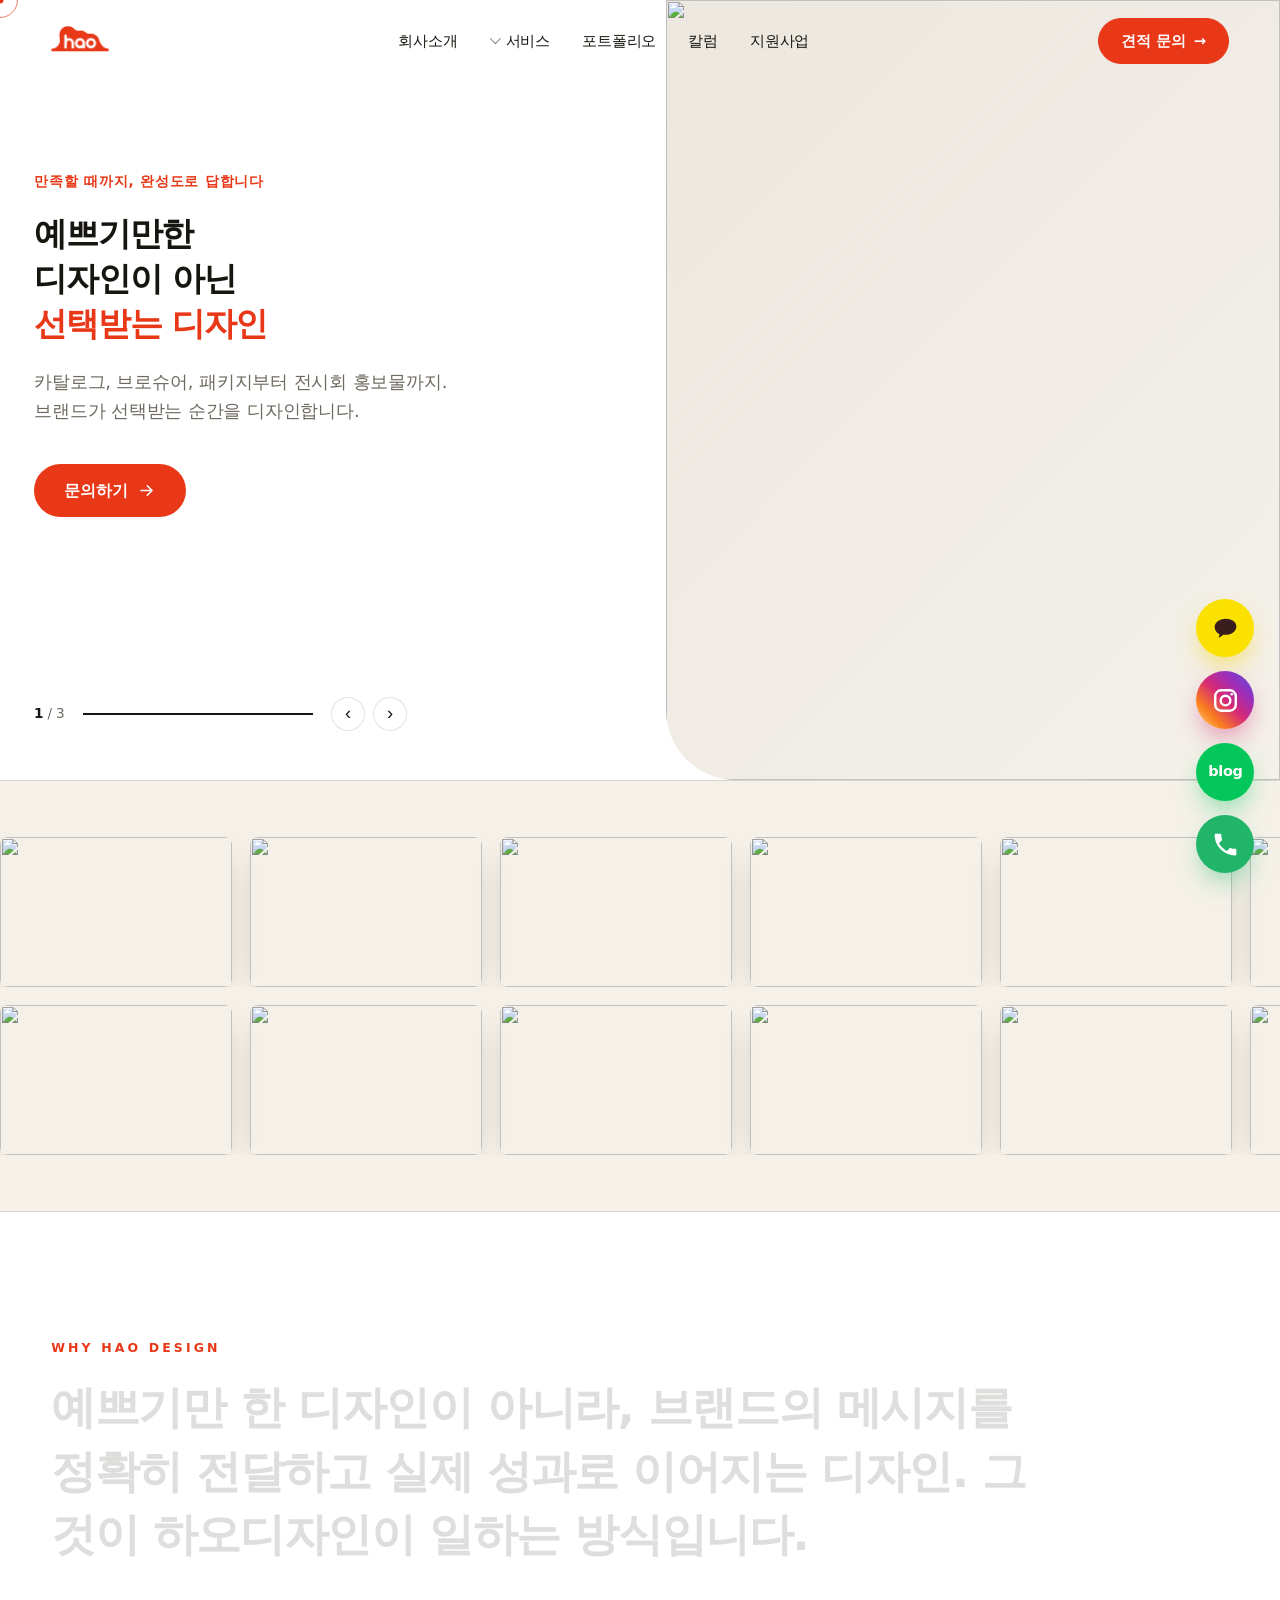
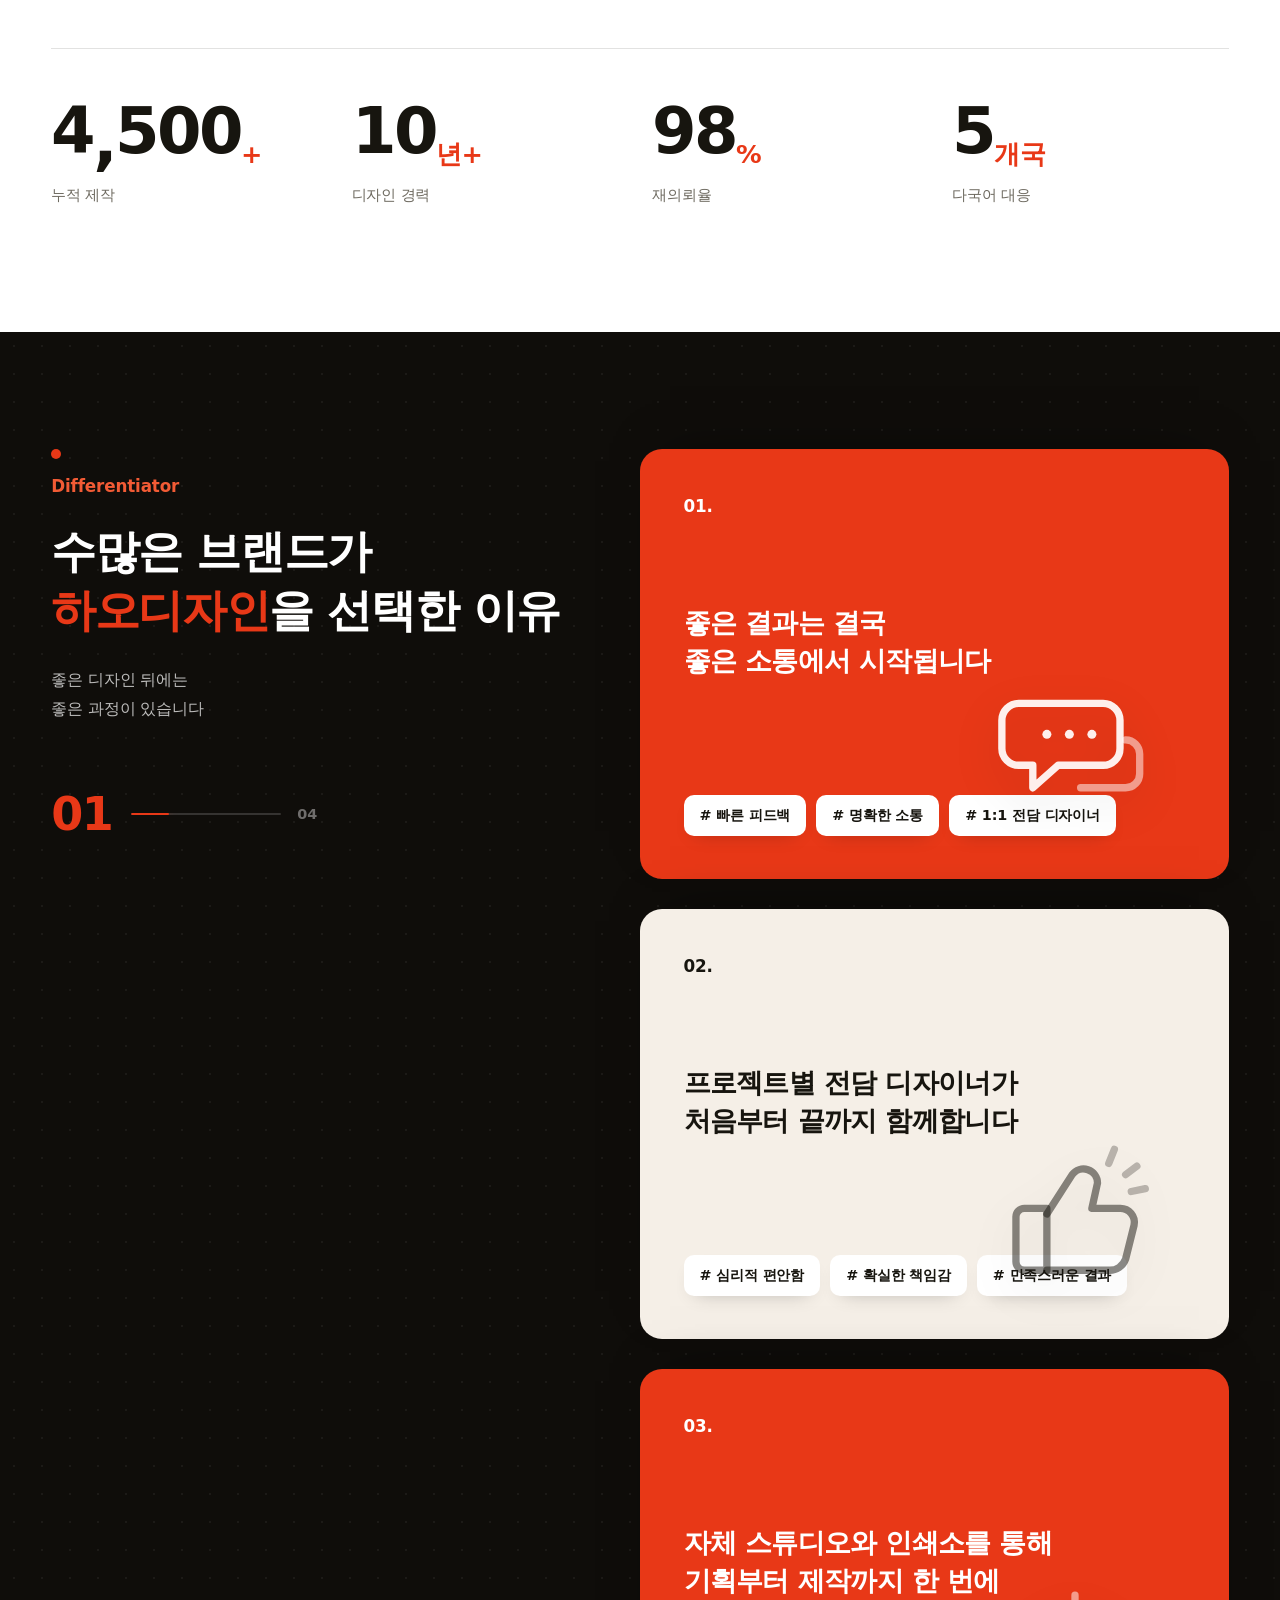
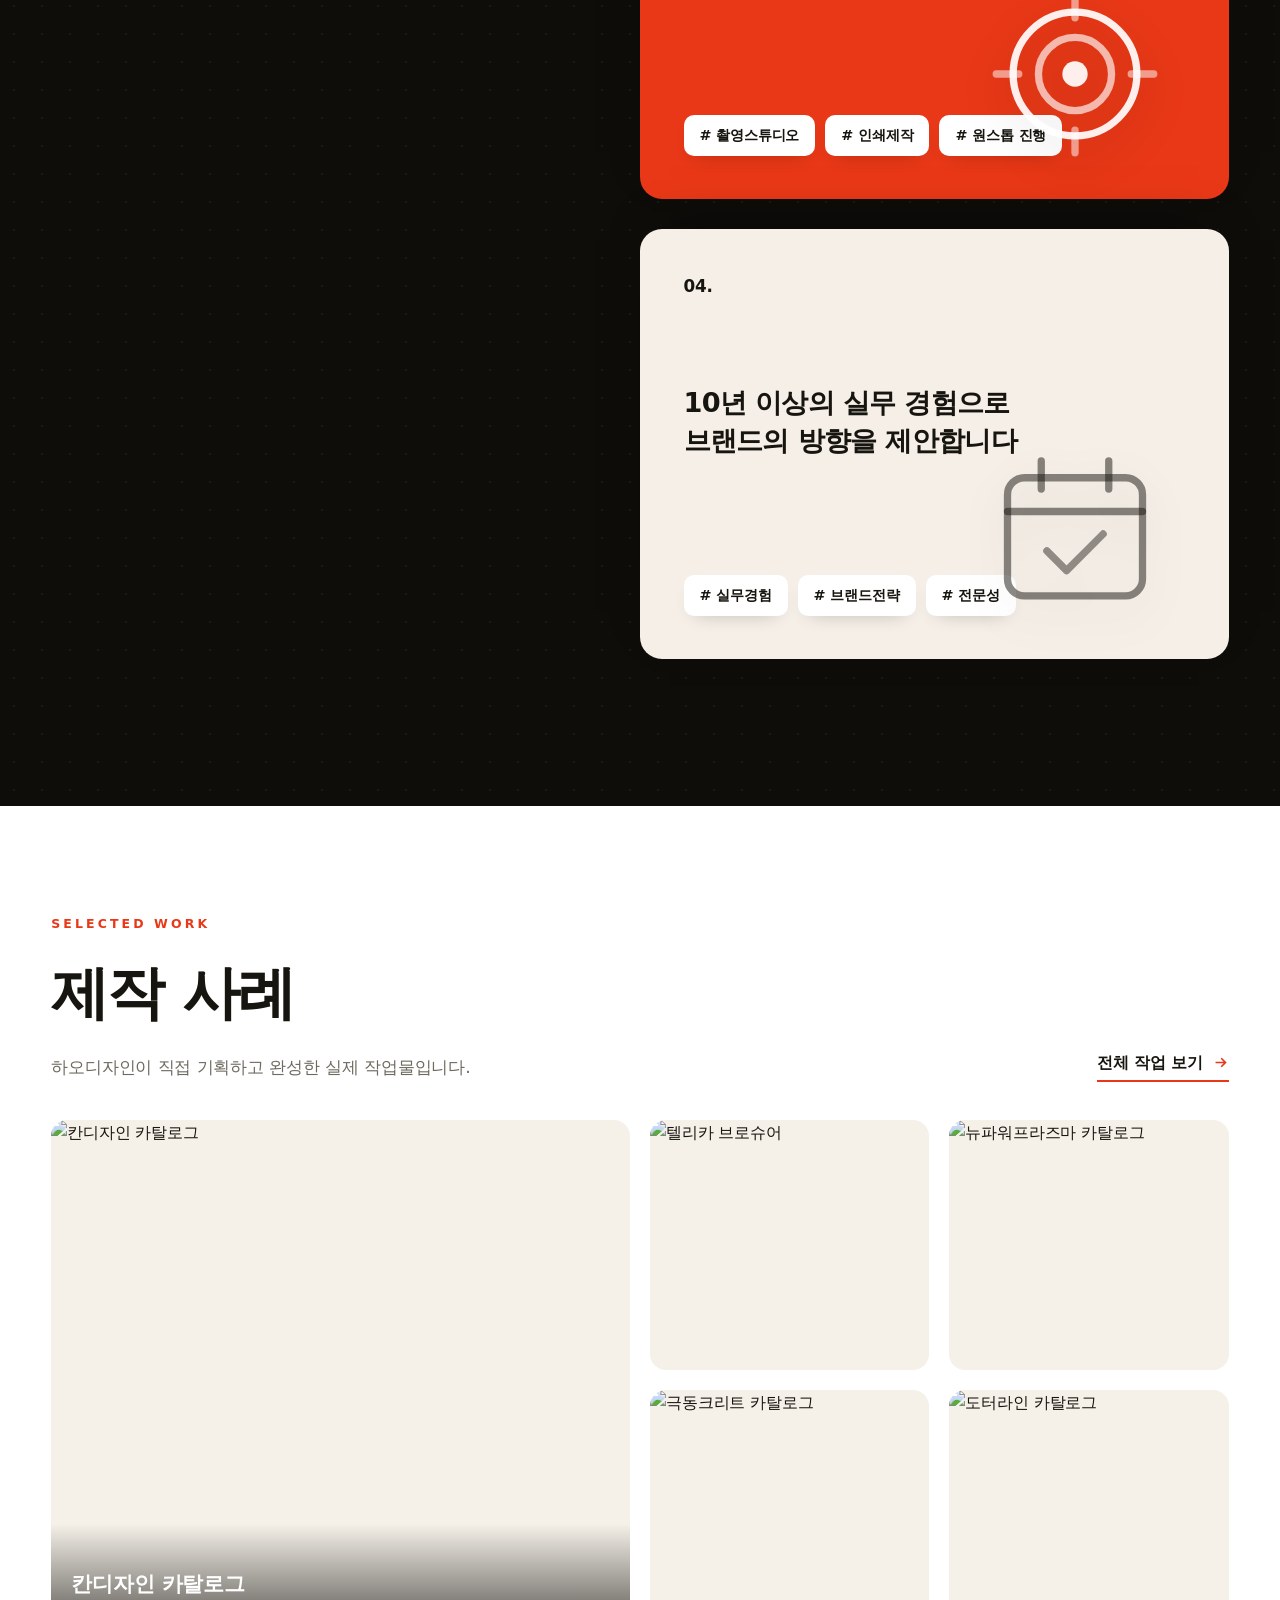
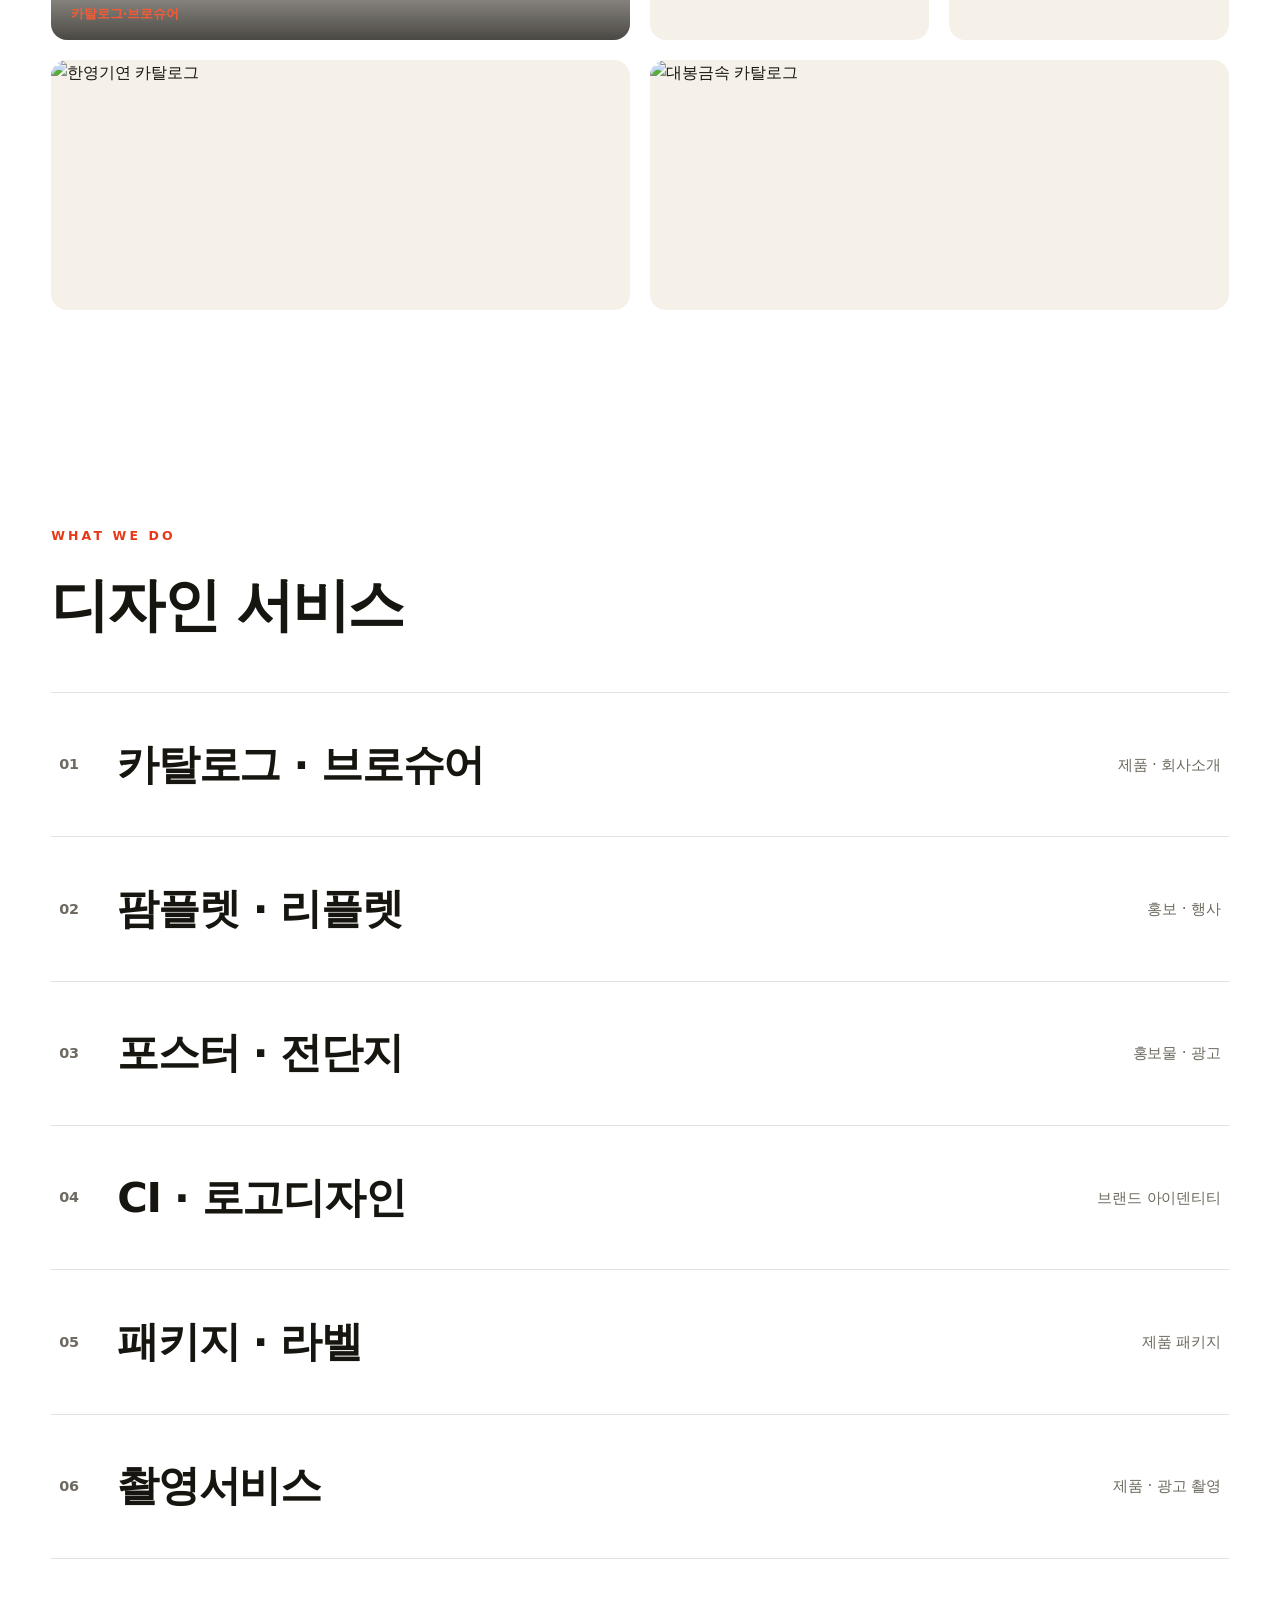
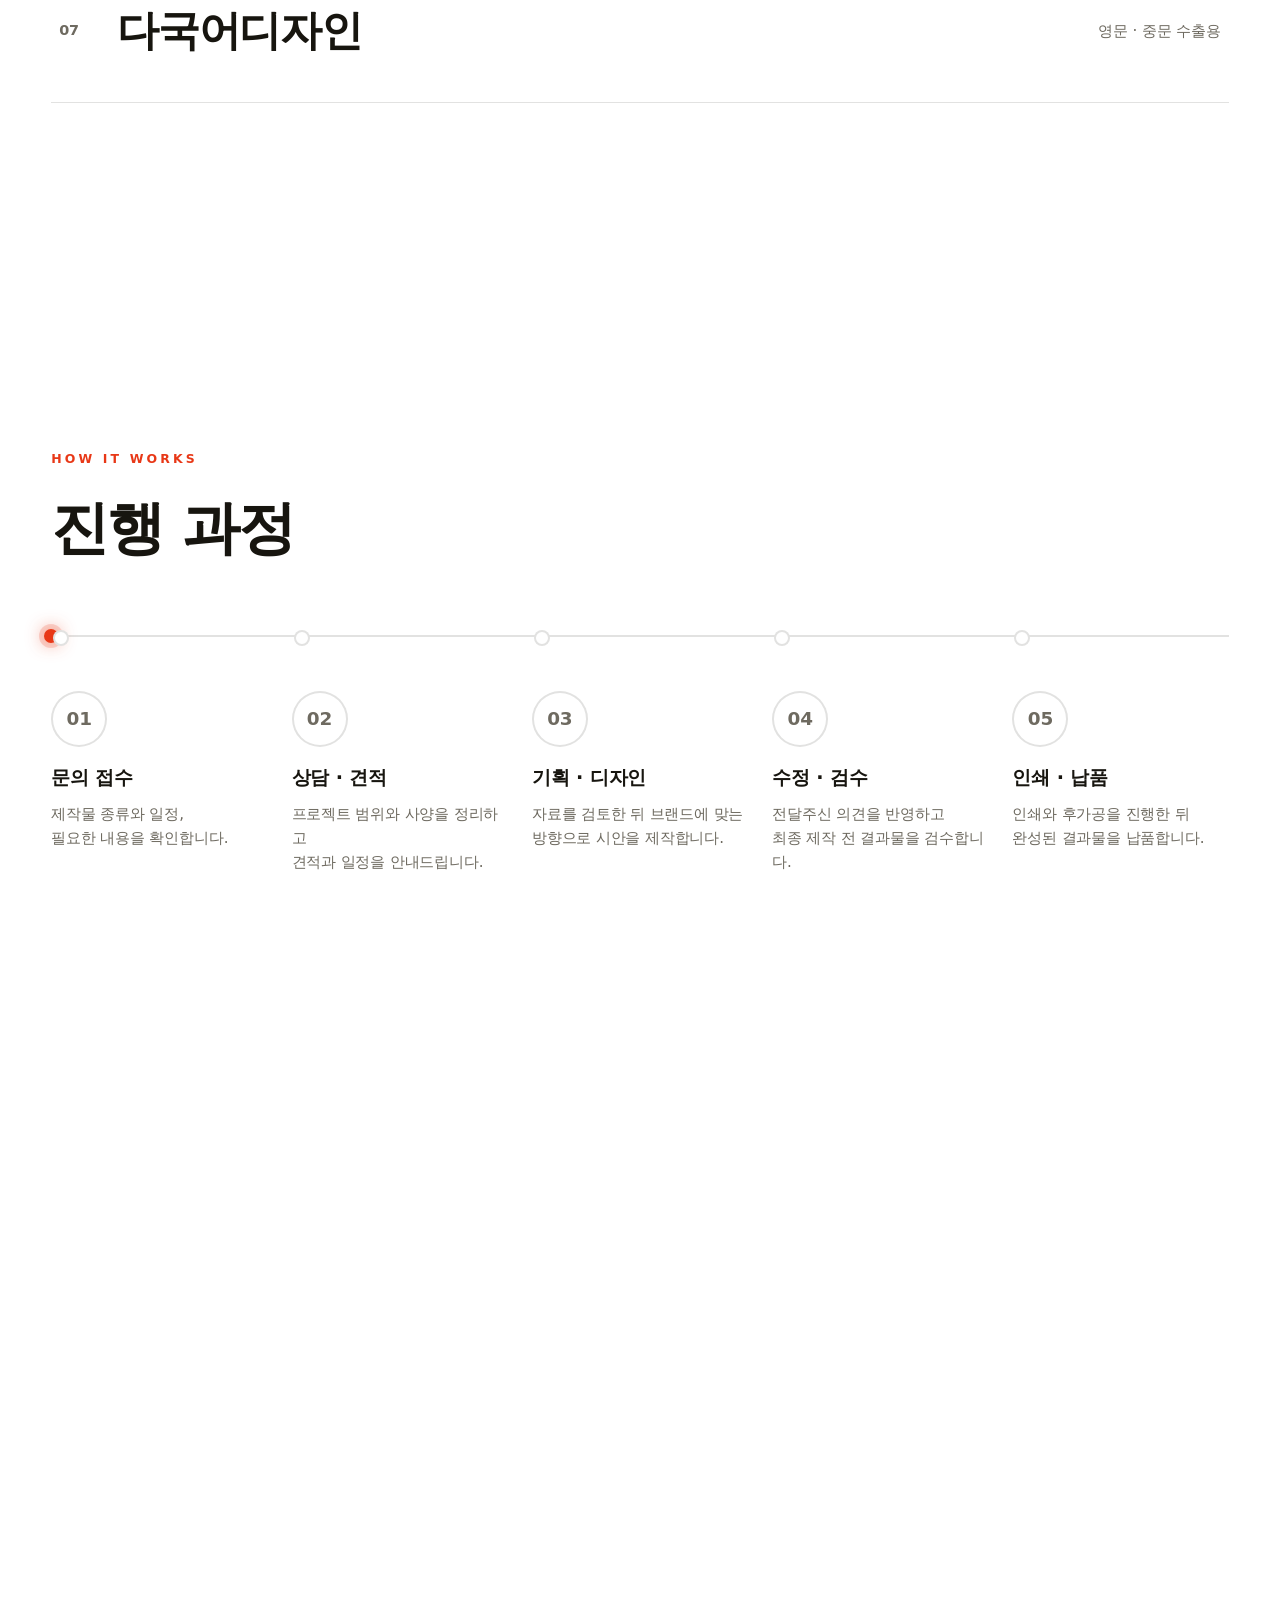
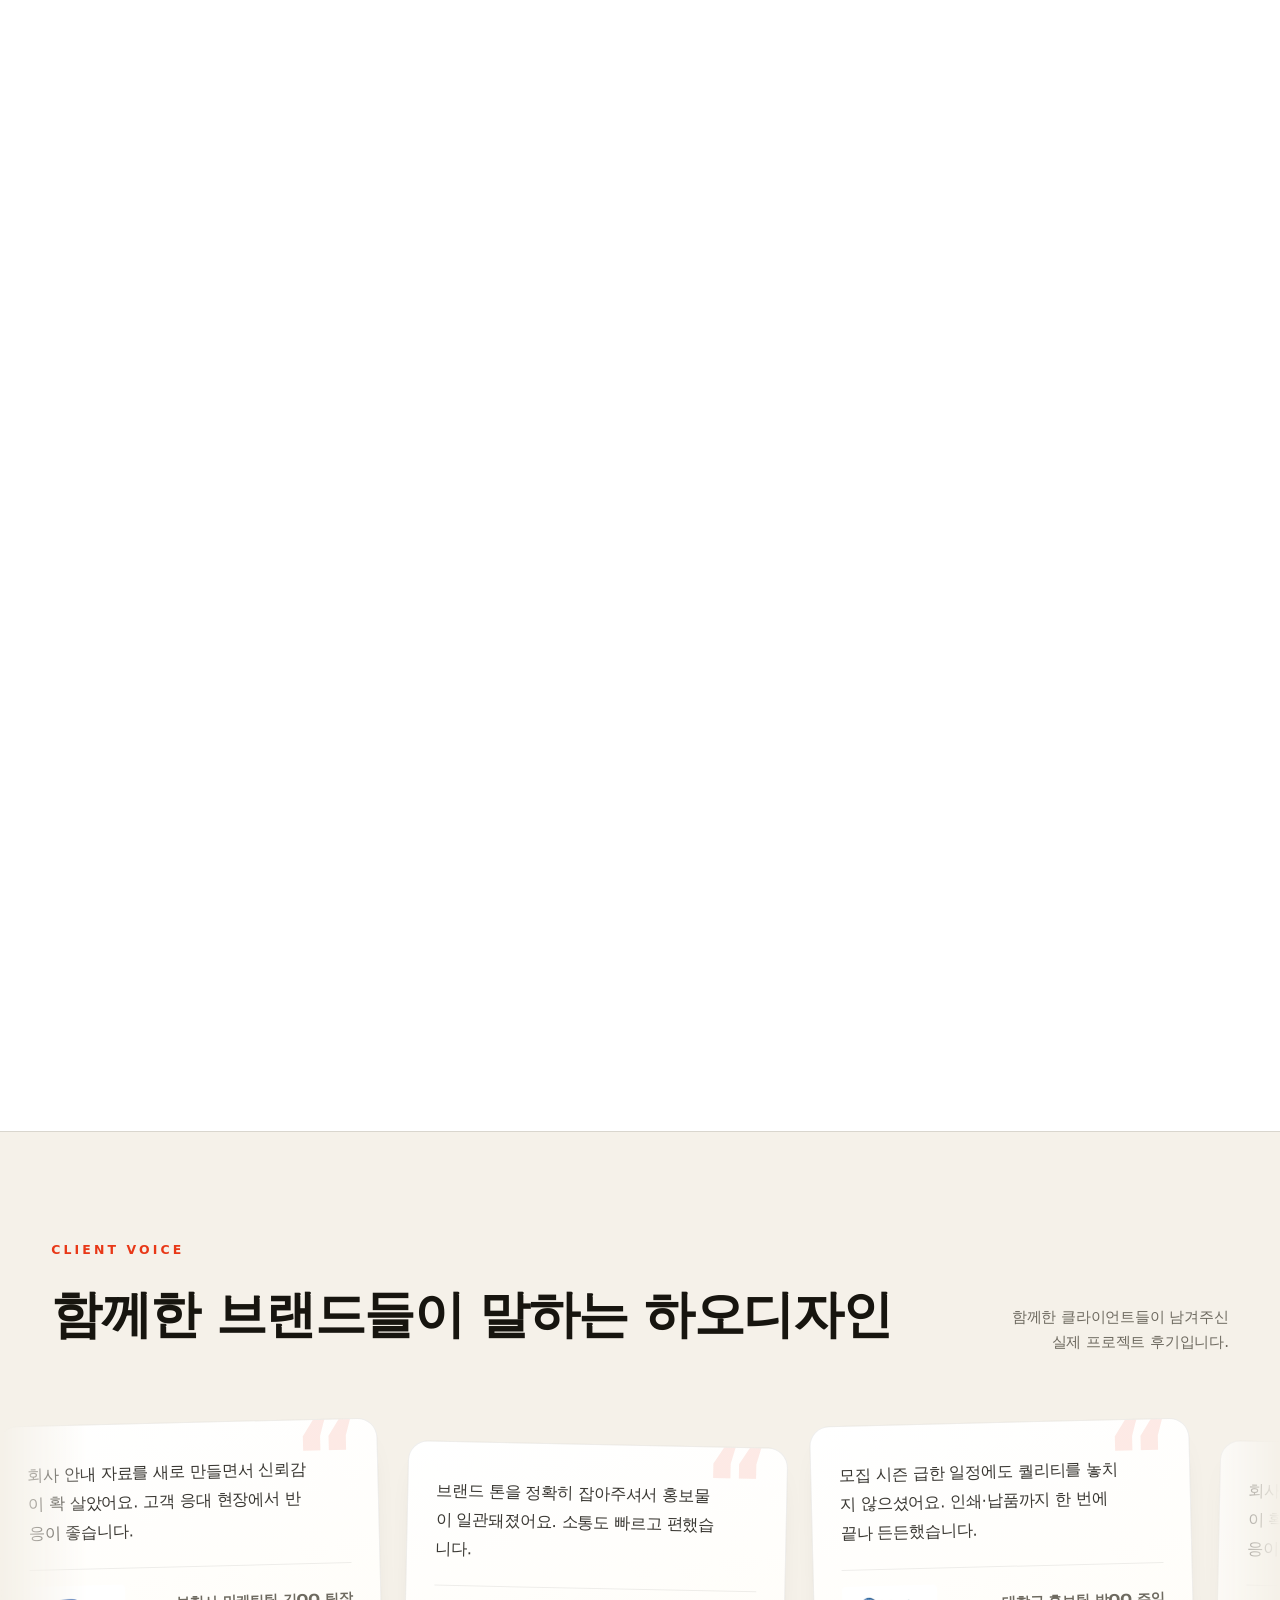
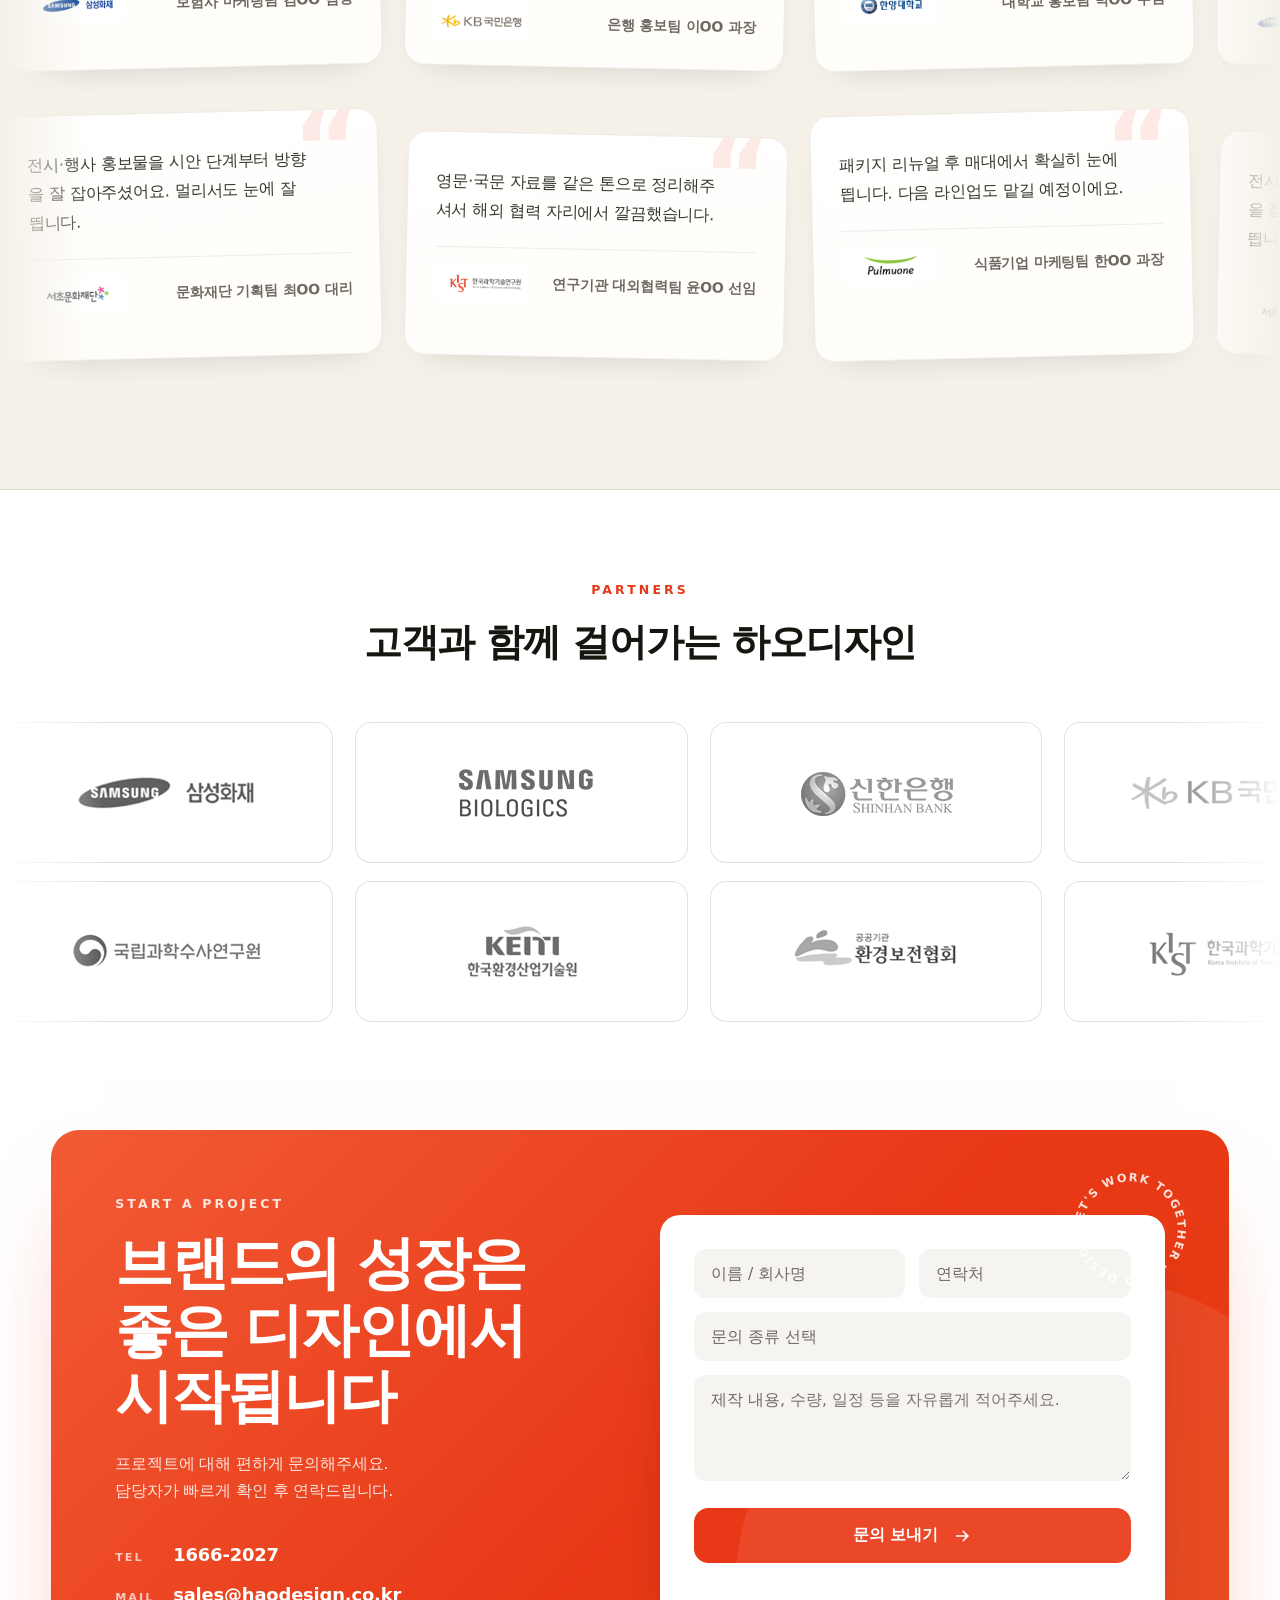
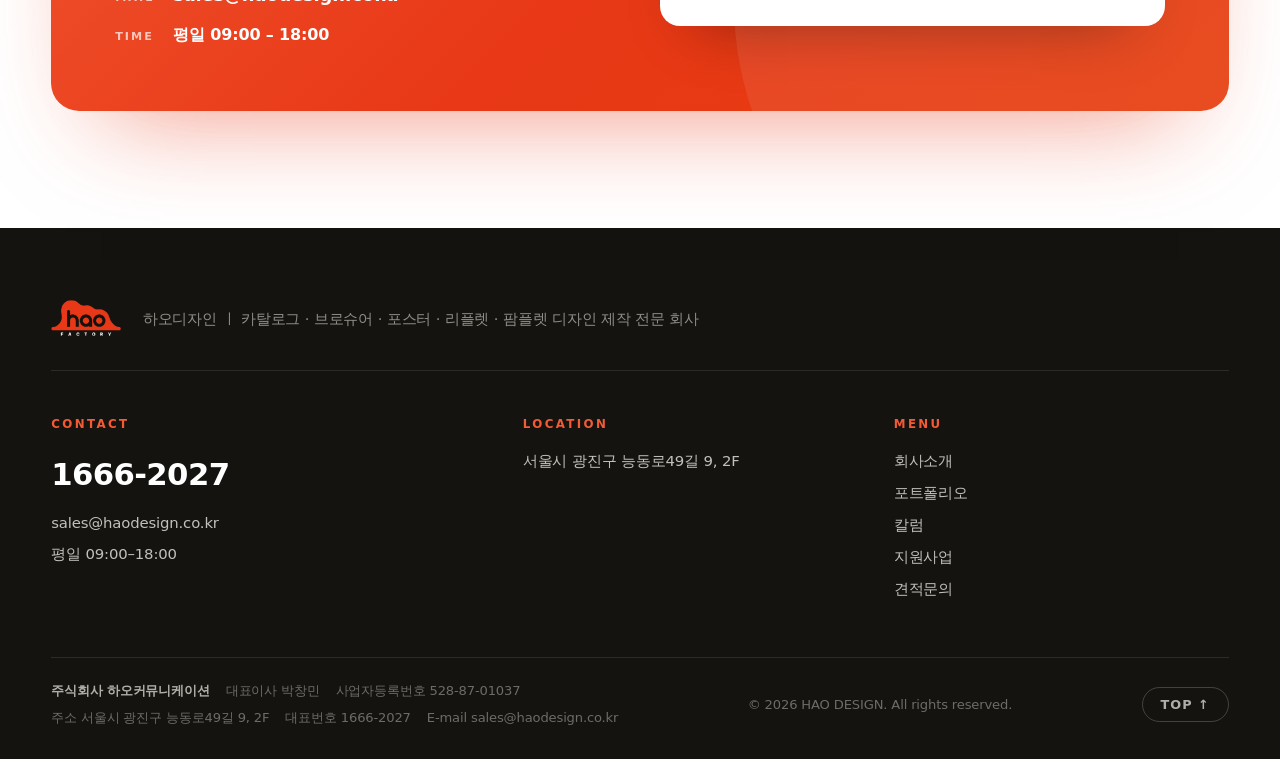
==== index.html @ 153ed4ae "Perf: Pretendard dynamic-subset font + async image decoding - Switch Pretendard to static dynamic-su" ====
<!DOCTYPE html>
<html lang="ko">
<head>
  <meta charset="UTF-8" />
  <meta name="viewport" content="width=device-width, initial-scale=1.0" />
  <title>하오디자인 | 카탈로그·브로슈어·포스터·리플렛 제작 디자인</title>
  <meta name="description" content="카탈로그·브로슈어·포스터·리플렛 디자인부터 인쇄·사진촬영까지. 10년 경력의 디자이너가 함께하는 원스톱 디자인 스튜디오, 하오디자인(HAO DESIGN)." />
  <meta name="keywords" content="카탈로그제작, 브로슈어제작, 회사소개서제작, 리플렛제작, 포스터제작, 인쇄디자인, 편집디자인, 하오디자인" />
  <meta property="og:type" content="website" />
  <meta property="og:title" content="하오디자인 | 카탈로그·브로슈어·포스터·리플렛 제작 디자인" />
  <meta property="og:description" content="카탈로그·브로슈어·포스터·리플렛 디자인부터 인쇄·사진촬영까지 원스톱 디자인 스튜디오, 하오디자인." />
  <meta name="twitter:card" content="summary_large_image" />
  <meta name="twitter:title" content="하오디자인 | 카탈로그·브로슈어·포스터·리플렛 제작 디자인" />
  <meta name="twitter:description" content="카탈로그·브로슈어·포스터·리플렛 디자인부터 인쇄·사진촬영까지 원스톱 디자인 스튜디오." />
  <meta name="twitter:image" content="https://haodesign.co.kr/assets/work-hd/large/w402.jpg" />
  <link rel="preconnect" href="https://cdn.jsdelivr.net" />
  <link rel="stylesheet" href="https://cdn.jsdelivr.net/gh/orioncactus/pretendard@v1.3.9/dist/web/static/pretendard-dynamic-subset.css" />
  <link rel="canonical" href="https://haodesign.co.kr/" />
  <meta property="og:image" content="https://haodesign.co.kr/assets/work-hd/large/w402.jpg" />
  <meta property="og:url" content="https://haodesign.co.kr/" />
  <meta property="og:site_name" content="HAO DESIGN 하오디자인" />
  <script type="application/ld+json">
  {
    "@context": "https://schema.org",
    "@type": "ProfessionalService",
    "name": "하오디자인 HAO DESIGN",
    "description": "카탈로그·브로슈어·포스터·리플렛 디자인부터 인쇄·사진촬영까지 원스톱 디자인 스튜디오",
    "url": "https://haodesign.co.kr",
    "telephone": "1666-2027",
    "email": "sales@haodesign.co.kr",
    "image": "https://haodesign.co.kr/assets/work-hd/large/w402.jpg",
    "address": { "@type": "PostalAddress", "addressLocality": "광진구", "addressRegion": "서울특별시", "addressCountry": "KR" },
    "areaServed": "KR",
    "knowsAbout": ["카탈로그 제작", "브로슈어 디자인", "회사소개서", "리플렛", "포스터", "CI 로고", "패키지 디자인", "제품 촬영", "다국어 카탈로그"],
    "openingHours": "Mo-Fr 09:00-18:00"
  }
  </script>
  <link rel="stylesheet" href="css/style.css?v=100" />
</head>
<body>
  <!-- scroll progress -->
  <div class="progress" id="progress" aria-hidden="true"></div>

  <!-- ===== Header ===== -->
  <header class="header" id="header">
    <a href="#top" class="brand" data-cursor>
      <img src="assets/img/logo.png" alt="HAO DESIGN" class="brand__logo" />
    </a>
    <nav class="nav" id="nav">
      <a href="about.html">회사소개</a>
      <div class="nav__drop">
        <a href="service.html?cat=catalog" class="nav__drop-toggle">서비스</a>
        <div class="nav__drop-menu">
          <a href="service.html?cat=catalog">카탈로그 · 브로슈어</a>
          <a href="service.html?cat=leaflet">팜플렛 · 리플렛</a>
          <a href="service.html?cat=poster">포스터 · 전단지</a>
          <a href="service.html?cat=ci">CI · 로고디자인</a>
          <a href="service.html?cat=package">패키지 · 라벨</a>
          <a href="service.html?cat=photo">촬영서비스</a>
          <a href="service.html?cat=global">다국어디자인</a>
        </div>
      </div>
      <a href="work.html">포트폴리오</a>
      <a href="board.html">칼럼</a>
      <a href="support.html">지원사업</a>
    </nav>
    <a href="contact.html" class="header__cta">견적 문의 <span>→</span></a>
    <button class="burger" id="burger" aria-label="메뉴"><span></span><span></span></button>
  </header>

  <main id="top">
    <h1 class="sr-only">하오디자인 — 카탈로그·브로슈어·포스터·리플렛 제작 디자인 스튜디오</h1>
    <!-- ===== Hero (좌 카피 / 우 라운드 이미지 슬라이더) ===== -->
    <section class="phero" id="hero">
      <div class="phero__track" id="heroTrack">

        <!-- Slide 1 -->
        <div class="phero__slide is-active">
          <div class="phero__text">
            <p class="phero__badge">만족할 때까지, 완성도로 답합니다</p>
            <p class="phero__title">
              <span>수정이 부담되셨나요?</span>
              <span>원하는 결과가 나올 때까지</span>
              <em>함께 다듬습니다.</em>
            </p>
            <p class="phero__sub">수정 횟수에 쫓기는 디자인이 아니라,<br />고객의 만족과 결과의 완성도를 우선합니다.</p>
            <a href="contact.html" class="phero__btn">문의하기 <svg viewBox="0 0 24 24"><path d="M5 12h14M13 6l6 6-6 6"/></svg></a>
          </div>
          <figure class="phero__media" aria-hidden="true"><img src="assets/work-hd/thumb/w366.jpg" alt="" fetchpriority="high" decoding="async" /></figure>
        </div>

        <!-- Slide 2 -->
        <div class="phero__slide">
          <div class="phero__text">
            <p class="phero__badge">기획 · 디자인 · 인쇄 · 촬영 원스톱</p>
            <p class="phero__title">
              <span>흩어진 과정 없이</span>
              <span>한 곳에서 끝내는</span>
              <em>원스톱 제작.</em>
            </p>
            <p class="phero__sub">카탈로그 · 브로슈어부터 사진촬영 · 인쇄까지,<br />하나의 팀이 처음부터 끝까지 책임집니다.</p>
            <a href="contact.html" class="phero__btn">문의하기 <svg viewBox="0 0 24 24"><path d="M5 12h14M13 6l6 6-6 6"/></svg></a>
          </div>
          <figure class="phero__media" aria-hidden="true"><img src="assets/work-hd/thumb/w341.jpg" alt="" /></figure>
        </div>

        <!-- Slide 3 -->
        <div class="phero__slide">
          <div class="phero__text">
            <p class="phero__badge">누적 4,500건 · 10년의 경험</p>
            <p class="phero__title">
              <span>브랜드의 첫인상을</span>
              <span>10년의 노하우로</span>
              <em>설계합니다.</em>
            </p>
            <p class="phero__sub">업종별 특성을 이해하는 디자이너가<br />브랜드의 가치를 한 장에 담아냅니다.</p>
            <a href="contact.html" class="phero__btn">문의하기 <svg viewBox="0 0 24 24"><path d="M5 12h14M13 6l6 6-6 6"/></svg></a>
          </div>
          <figure class="phero__media" aria-hidden="true"><img src="assets/work-hd/thumb/w380.jpg" alt="" /></figure>
        </div>

      </div>

      <div class="phero__meta">
        <span class="phero__count"><b id="heroCur">1</b>&nbsp;/&nbsp;<i id="heroTotal">3</i></span>
        <span class="phero__bar"><i id="heroBar"></i></span>
        <span class="phero__arrows">
          <button id="heroPrev" aria-label="이전 슬라이드">‹</button>
          <button id="heroNext" aria-label="다음 슬라이드">›</button>
        </span>
      </div>
    </section>

    <!-- ===== Marquee of real works ===== -->
    <section class="marquee-sec" aria-label="작업물 미리보기">
      <div class="marquee" id="marqueeTop"><div class="marquee__track" id="trackTop"></div></div>
      <div class="marquee marquee--rev" id="marqueeBot"><div class="marquee__track" id="trackBot"></div></div>
    </section>

    <!-- ===== Intro / About ===== -->
    <section class="intro" id="about">
      <div class="intro__statement reveal">
        <p class="section-tag">WHY HAO DESIGN</p>
        <p class="intro__words">
          예쁘기만 한 디자인이 아니라, 브랜드의 메시지를 정확히 전달하고
          <em>실제 성과로 이어지는 디자인.</em> 그것이 하오디자인이 일하는 방식입니다.
        </p>
      </div>
      <div class="counters">
        <div class="counter reveal"><strong data-to="4500">0</strong><span>+</span><em>누적 제작</em></div>
        <div class="counter reveal"><strong data-to="10">0</strong><span>년+</span><em>디자인 경력</em></div>
        <div class="counter reveal"><strong data-to="98">0</strong><span>%</span><em>재의뢰율</em></div>
        <div class="counter reveal"><strong data-to="5">0</strong><span>개국</span><em>다국어 대응</em></div>
      </div>
    </section>

    <!-- ===== Differentiator ===== -->
    <section class="diff" id="diff">
      <div class="diff__inner">
        <div class="diff__left">
          <span class="diff__dot" aria-hidden="true"></span>
          <p class="diff__tag">Differentiator</p>
          <h2 class="diff__title">수십 개 기업이 <em>반복적으로</em><br />하오디자인을 찾는 이유</h2>
          <p class="diff__sub">단지 예쁘게만 만들어주는 디자인 회사가 아닙니다.<br />걱정을 덜어주고, 결과까지 책임지는 기업 파트너 입니다.</p>
          <div class="diff__progress" aria-hidden="true">
            <strong id="diffStep">01</strong>
            <i class="diff__bar"><b id="diffBarFill"></b></i>
            <span>04</span>
          </div>
        </div>
        <div class="diff__cards">
          <article class="dcard dcard--solid" style="--i:0">
            <span class="dcard__no">01.</span>
            <h3>단발성 외주가 아닌,<br />장기적으로도 소통이 잘 되니까!</h3>
            <div class="dcard__tags"><span># 빠른 응답</span><span># 본질적인 이해 기반</span><span># 대화가 잘 되는 회사</span></div>
            <span class="dcard__art" aria-hidden="true">
              <svg viewBox="0 0 64 64"><path d="M8 14h30a6 6 0 0 1 6 6v10a6 6 0 0 1-6 6H22l-9 8v-8h-5a6 6 0 0 1-6-6V20a6 6 0 0 1 6-6z" transform="translate(4 0)"/><circle cx="22" cy="25" r="1.6" fill="currentColor" stroke="none"/><circle cx="30" cy="25" r="1.6" fill="currentColor" stroke="none"/><circle cx="38" cy="25" r="1.6" fill="currentColor" stroke="none"/><path d="M34 44h16a5 5 0 0 0 5-5v-7a5 5 0 0 0-5-5" opacity=".55"/></svg>
            </span>
          </article>
          <article class="dcard" style="--i:1">
            <span class="dcard__no">02.</span>
            <h3>수정 횟수 제한 없다는 것이,<br />이렇게 큰 장점인줄 몰랐어요.</h3>
            <div class="dcard__tags"><span># 심리적 편안함</span><span># 확실한 책임감</span><span># 만족스러운 결과</span></div>
            <span class="dcard__art" aria-hidden="true">
              <svg viewBox="0 0 64 64"><path d="M14 30h8v22h-8a3 3 0 0 1-3-3V33a3 3 0 0 1 3-3z"/><path d="M22 32l9-14a5 5 0 0 1 9 3l-2 9h10a5 5 0 0 1 5 6l-3 12a6 6 0 0 1-6 4H22"/><path d="M44 14l2-5M50 18l4-3M52 24l5-1" opacity=".55"/></svg>
            </span>
          </article>
          <article class="dcard dcard--solid" style="--i:2">
            <span class="dcard__no">03.</span>
            <h3>디테일한 설명 없이도,<br />의도와 맥락을 정확히 캐치해요.</h3>
            <div class="dcard__tags"><span># 본질적인 이해</span><span># 수많은 경험과 데이터</span><span># 진심어린 내부 상황 고려</span></div>
            <span class="dcard__art" aria-hidden="true">
              <svg viewBox="0 0 64 64"><circle cx="32" cy="32" r="22"/><circle cx="32" cy="32" r="13" opacity=".7"/><circle cx="32" cy="32" r="4.5" fill="currentColor" stroke="none"/><path d="M32 4v8M32 52v8M4 32h8M52 32h8" opacity=".55"/></svg>
            </span>
          </article>
          <article class="dcard" style="--i:3">
            <span class="dcard__no">04.</span>
            <h3>일정 준수는 당연하고,<br />진행 흐름까지 책임집니다.</h3>
            <div class="dcard__tags"><span># 마감기한 준수</span><span># 확실한 일정 관리</span><span># 불안함 100% 해소</span></div>
            <span class="dcard__art" aria-hidden="true">
              <svg viewBox="0 0 64 64"><rect x="8" y="12" width="48" height="42" rx="6"/><path d="M8 24h48M20 6v10M44 6v10" /><path d="M22 38l7 7 13-13" opacity=".9"/></svg>
            </span>
          </article>
        </div>
      </div>
    </section>

    <!-- ===== Portfolio mosaic ===== -->
    <section class="work" id="work">
      <div class="work__head work__head--row reveal">
        <div>
          <p class="section-tag">SELECTED WORK</p>
          <h2 class="work__title">제작 사례</h2>
          <p class="work__lead">하오디자인이 직접 기획하고 완성한 실제 작업물입니다.</p>
        </div>
        <a href="work.html" class="work__morelink">전체 작업 보기 <svg viewBox="0 0 24 24"><path d="M5 12h14M13 6l6 6-6 6"/></svg></a>
      </div>
      <div class="work__grid work__grid--mosaic" id="workGrid"><!-- cards injected by JS --></div>
    </section>

    <!-- ===== Services (editorial hover list) ===== -->
    <section class="services" id="services">
      <div class="services__head">
        <p class="section-tag">WHAT WE DO</p>
        <h2 class="services__title">디자인 서비스</h2>
      </div>
      <ul class="svc-list" id="svcList">
        <li class="svc" data-cats="카탈로그·브로슈어" data-href="service.html?cat=catalog">
          <span class="svc__no">01</span>
          <span class="svc__name">카탈로그 · 브로슈어</span>
          <span class="svc__tags">제품 · 회사소개</span>
        </li>
        <li class="svc" data-cats="리플렛" data-href="service.html?cat=leaflet">
          <span class="svc__no">02</span>
          <span class="svc__name">팜플렛 · 리플렛</span>
          <span class="svc__tags">홍보 · 행사</span>
        </li>
        <li class="svc" data-cats="포스터·전단지" data-href="service.html?cat=poster">
          <span class="svc__no">03</span>
          <span class="svc__name">포스터 · 전단지</span>
          <span class="svc__tags">홍보물 · 광고</span>
        </li>
        <li class="svc" data-cats="CI·로고디자인" data-href="service.html?cat=ci">
          <span class="svc__no">04</span>
          <span class="svc__name">CI · 로고디자인</span>
          <span class="svc__tags">브랜드 아이덴티티</span>
        </li>
        <li class="svc" data-cats="패키지·라벨" data-href="service.html?cat=package">
          <span class="svc__no">05</span>
          <span class="svc__name">패키지 · 라벨</span>
          <span class="svc__tags">제품 패키지</span>
        </li>
        <li class="svc" data-cats="촬영서비스" data-href="service.html?cat=photo">
          <span class="svc__no">06</span>
          <span class="svc__name">촬영서비스</span>
          <span class="svc__tags">제품 · 광고 촬영</span>
        </li>
        <li class="svc" data-cats="다국어디자인" data-href="service.html?cat=global">
          <span class="svc__no">07</span>
          <span class="svc__name">다국어디자인</span>
          <span class="svc__tags">영문 · 중문 수출용</span>
        </li>
      </ul>
    </section>

    <!-- ===== Process timeline (scroll-pinned) ===== -->
    <section class="process-wrap" id="processWrap">
      <div class="process__pin">
      <div class="process" id="process">
      <div class="process__head">
        <p class="section-tag">HOW IT WORKS</p>
        <h2>진행 과정</h2>
      </div>
      <div class="timeline" id="timeline">
        <div class="timeline__line"><i id="timelineFill"></i></div>
        <div class="tstep"><span class="tstep__no">01</span><h3>문의 · 상담</h3><p>전화(1666-2027) 또는 온라인으로 프로젝트를 알려주시면 빠르게 상담합니다.</p></div>
        <div class="tstep"><span class="tstep__no">02</span><h3>견적 · 계약</h3><p>요구사항에 맞춰 합리적인 견적과 일정·범위를 확정합니다.</p></div>
        <div class="tstep"><span class="tstep__no">03</span><h3>기획 · 디자인</h3><p>콘셉트 설계와 시안 작업. 충분한 소통으로 방향을 맞춰갑니다.</p></div>
        <div class="tstep"><span class="tstep__no">04</span><h3>수정 · 검수</h3><p>피드백을 반영해 완성도를 높이고 인쇄 전 최종 검수를 진행합니다.</p></div>
        <div class="tstep"><span class="tstep__no">05</span><h3>인쇄 · 납품</h3><p>최적의 인쇄·후가공으로 제작 후 안전하게 납품해 드립니다.</p></div>
      </div>
      </div>
      </div>
    </section>

    <!-- ===== Reviews (flowing wall) ===== -->
    <section class="reviews">
      <div class="reviews__head reviews__head--row reveal">
        <div>
          <p class="section-tag">CLIENT VOICE</p>
          <h2>다시 찾아주시는 이유</h2>
        </div>
        <p class="reviews__note">함께한 클라이언트들이 남겨주신<br />실제 프로젝트 후기입니다.</p>
      </div>
      <div class="rev-marquee">
        <div class="rev-track"><!-- 후기 카드: 관리자 데이터로 렌더 --></div>
      </div>
      <div class="rev-marquee rev-marquee--rev">
        <div class="rev-track"><!-- 후기 카드: 관리자 데이터로 렌더 --></div>
      </div>
    </section>

    <!-- ===== Partners (logo marquee) ===== -->
    <section class="partners" aria-label="함께한 브랜드">
      <div class="partners__head reveal">
        <p class="section-tag">PARTNERS</p>
        <h2>고객과 함께 걸어가는 하오디자인</h2>
      </div>
      <div class="partners__marquee">
        <div class="partners__track" id="ptrackA"></div>
      </div>
      <div class="partners__marquee partners__marquee--rev">
        <div class="partners__track" id="ptrackB"></div>
      </div>
    </section>

    <!-- ===== Contact (orange panel) ===== -->
    <section class="contact" id="contact">
      <div class="contact__panel reveal">
        <svg class="contact__spin" viewBox="0 0 120 120" aria-hidden="true">
          <defs><path id="spinPath" d="M60,60 m-44,0 a44,44 0 1,1 88,0 a44,44 0 1,1 -88,0" /></defs>
          <text><textPath href="#spinPath">LET'S WORK TOGETHER · HAO DESIGN STUDIO · </textPath></text>
        </svg>
        <div class="contact__info">
          <p class="contact__tag">START A PROJECT</p>
          <h2 class="contact__title">프로젝트를<br />함께 시작할까요?</h2>
          <p class="contact__desc">간단한 내용만 남겨주세요.<br />담당자가 확인 후 빠르게 연락드립니다.</p>
          <ul class="contact__rows">
            <li><span>TEL</span><a href="tel:16662027">1666-2027</a></li>
            <li><span>MAIL</span><a href="mailto:sales@haodesign.co.kr">sales@haodesign.co.kr</a></li>
            <li><span>TIME</span>평일 09:00 – 18:00</li>
          </ul>
        </div>
        <form class="cform cform--card" id="quoteForm" novalidate>
          <div class="cfield"><input type="text" id="name" name="name" placeholder="이름 / 회사명" required /></div>
          <div class="cfield"><input type="tel" id="phone" name="phone" placeholder="연락처" required /></div>
          <div class="cfield cfield--full">
            <select id="type" name="type">
              <option value="">문의 종류 선택</option>
              <option>카탈로그 · 브로슈어</option>
              <option>팜플렛 · 리플렛</option>
              <option>포스터 · 전단지</option>
              <option>CI · 로고디자인</option>
              <option>패키지 · 라벨</option>
              <option>촬영서비스</option>
              <option>다국어디자인</option>
              <option>기타</option>
            </select>
          </div>
          <div class="cfield cfield--full"><textarea id="message" name="message" rows="4" placeholder="제작 내용, 수량, 일정 등을 자유롭게 적어주세요."></textarea></div>
          <button type="submit" class="btn-round btn-round--solid"><span>문의 보내기</span><svg viewBox="0 0 24 24"><path d="M5 12h14M13 6l6 6-6 6"/></svg></button>
          <p class="cnote" id="formNote" role="status"></p>
        </form>
      </div>
    </section>
  </main>

  <!-- ===== Footer ===== -->
  <footer class="footer">
    <div class="footer__top">
      <img src="assets/img/logo.png" alt="HAO DESIGN" class="footer__logo" />
      <p>카탈로그 · 브로슈어 · 포스터 · 리플렛<br />디자인 인쇄 원스톱 스튜디오</p>
    </div>
    <div class="footer__grid">
      <div><h4>Contact</h4><a href="tel:16662027">1666-2027</a><a href="mailto:sales@haodesign.co.kr">sales@haodesign.co.kr</a><span>평일 09:00–18:00</span></div>
      <div><h4>Location</h4><span>서울시 광진구 능동로49길 9, 2F</span></div>
      <div><h4>Menu</h4><a href="about.html">회사소개</a><a href="work.html">포트폴리오</a><a href="board.html">칼럼</a><a href="support.html">지원사업</a><a href="contact.html">견적문의</a></div>
    </div>
    <div class="footer__bottom">
      <div class="footer__biz">
        <p><b>주식회사 하오커뮤니케이션</b><span>대표이사 박창민</span><span>사업자등록번호 528-87-01037</span></p>
        <p><span>주소 서울시 광진구 능동로49길 9, 2F</span><span>대표번호 1666-2027</span><span>E-mail sales@haodesign.co.kr</span></p>
      </div>
      <span class="footer__copy">© <i id="year"></i> HAO DESIGN. All rights reserved.</span>
    </div>
  </footer>

  <script src="js/data.js?v=29"></script>

  <script src="js/main.js?v=59"></script>
</body>
</html>
---- css/style.css ----
/* ===================================================
   HAO DESIGN — Kinetic / Editorial Renewal (Light)
=================================================== */
.sr-only { position: absolute; width: 1px; height: 1px; padding: 0; margin: -1px; overflow: hidden; clip: rect(0,0,0,0); white-space: nowrap; border: 0; }
:root {
  --bg: #ffffff;
  --bg-2: #f5f1e9;
  --paper: #17150f;      /* primary foreground (dark) */
  --ink: #17150f;
  --muted: #6e6a60;
  --line: rgba(23,21,15,.12);
  --accent: #e83817;     /* hao logo orange */
  --accent-2: #f25b35;
  --ease: cubic-bezier(.16,1,.3,1);
  --maxw: 1320px;
}

* { box-sizing: border-box; margin: 0; padding: 0; }
html { scroll-behavior: smooth; }
body {
  font-family: "Pretendard", system-ui, sans-serif;
  background: var(--bg); color: var(--ink);
  line-height: 1.6; letter-spacing: -.01em;
  -webkit-font-smoothing: antialiased; overflow-x: clip;
}
a { color: inherit; text-decoration: none; }
ul { list-style: none; }
img { display: block; max-width: 100%; }
::selection { background: var(--accent); color: #fff; }

/* ---------- Cursor trail ---------- */
.cursor-dot, .cursor-ring { position: fixed; top: 0; left: 0; border-radius: 50%; pointer-events: none; z-index: 400; }
.cursor-dot { width: 7px; height: 7px; background: var(--accent); transform: translate(-50%,-50%); }
.cursor-ring {
  width: 36px; height: 36px; border: 1.5px solid rgba(232,56,23,.65);
  transform: translate(-50%,-50%);
  transition: width .3s var(--ease), height .3s var(--ease), background .3s, border-color .3s;
}
.cursor-ring.is-hover { width: 58px; height: 58px; background: rgba(232,56,23,.08); border-color: var(--accent); }
@media (hover: none), (max-width: 760px) { .cursor-dot, .cursor-ring { display: none; } }

/* ---------- Scroll progress ---------- */
.progress {
  position: fixed; top: 0; left: 0; height: 3px; width: 0%;
  background: var(--accent); z-index: 200; transition: width .1s linear;
}

/* ---------- Header ---------- */
.header {
  position: fixed; top: 0; left: 0; right: 0; z-index: 150;
  display: flex; align-items: center; justify-content: space-between;
  padding: 18px clamp(20px, 4vw, 54px);
  transition: background .4s var(--ease), padding .4s var(--ease), box-shadow .4s var(--ease);
}
.header.is-stuck { background: rgba(255,255,255,.85); backdrop-filter: blur(12px); box-shadow: 0 1px 0 var(--line); padding-top: 12px; padding-bottom: 12px; }
.brand { display: flex; align-items: center; gap: 12px; }
.brand__logo { height: 30px; }
.brand__sub { font-size: .68rem; letter-spacing: .25em; opacity: .55; font-weight: 600; }
.nav { display: flex; align-items: center; gap: 32px; }
.nav a { font-size: .92rem; font-weight: 500; position: relative; }
.nav a::after { content: ""; position: absolute; left: 0; bottom: -4px; width: 0; height: 1px; background: var(--accent); transition: width .35s var(--ease); }
.nav a:hover { color: var(--accent); }
.nav a:hover::after { width: 100%; }
.header__cta { display: inline-flex; gap: 8px; align-items: center; font-weight: 700; font-size: .92rem; border: 1px solid var(--accent); background: var(--accent); color: #fff; padding: 10px 22px; border-radius: 999px; transition: background .3s var(--ease), border-color .3s var(--ease); }
.header__cta:hover { background: var(--ink); border-color: var(--ink); color: #fff; }
.header__cta span { transition: transform .3s var(--ease); }
.header__cta:hover span { transform: translateX(4px); }
/* 헤더: 서비스 드롭다운 */
.nav__drop { position: relative; display: flex; align-items: center; }
.nav__drop-toggle::before { content: ""; display: inline-block; width: 7px; height: 7px; border-right: 1.5px solid currentColor; border-bottom: 1.5px solid currentColor; transform: rotate(45deg) translateY(-2px); margin-right: 8px; opacity: .55; vertical-align: 2px; }
.nav__drop-menu { position: absolute; top: calc(100% + 12px); left: 50%; transform: translate(-50%, 10px); min-width: 196px; display: flex; flex-direction: column; gap: 2px; padding: 10px; background: #fff; border: 1px solid var(--line); border-radius: 16px; box-shadow: 0 28px 56px -28px rgba(23,21,15,.3); opacity: 0; visibility: hidden; transition: opacity .25s var(--ease), transform .25s var(--ease), visibility .25s; z-index: 160; }
.nav__drop-menu::before { content: ""; position: absolute; top: -14px; left: 0; right: 0; height: 14px; }
.nav__drop:hover .nav__drop-menu, .nav__drop:focus-within .nav__drop-menu { opacity: 1; visibility: visible; transform: translate(-50%, 0); }
.nav__drop-menu a { padding: 9px 14px; border-radius: 9px; font-size: .88rem; white-space: nowrap; }
.nav__drop-menu a::after { display: none; }
.nav__drop-menu a:hover { background: var(--bg-2); }

/* 서비스 페이지: 인트로 스플릿 */
.ssplit { display: grid; grid-template-columns: 1fr 1fr; gap: clamp(28px,5vw,70px); align-items: center; margin-top: clamp(40px,6vh,60px); }
.ssplit__img { margin: 0; border-radius: 20px; overflow: hidden; border: 1px solid var(--line); max-height: 460px; }
.ssplit__img img { width: 100%; height: 100%; object-fit: cover; display: block; }
.ssplit__text h3 { font-size: clamp(1.35rem,2.3vw,1.9rem); font-weight: 800; letter-spacing: -.03em; line-height: 1.4; }
.ssplit__text > p { margin-top: 14px; color: var(--muted); line-height: 1.85; font-size: 1rem; }
.ssplit__list { list-style: none; margin: 24px 0 0; padding: 0; display: grid; gap: 11px; }
.ssplit__list li { position: relative; padding-left: 28px; font-weight: 600; font-size: .96rem; }
.ssplit__list li::before { content: "✓"; position: absolute; left: 0; top: 0; color: var(--accent); font-weight: 800; }
@media (max-width: 860px) { .ssplit { grid-template-columns: 1fr; } .ssplit__img { max-height: 320px; } }

/* 서비스 페이지: 히어로 (좌 카피 + 우 이미지 세로 흐름) */
.svc-cover { position: relative; overflow: hidden; background: var(--bg); }
.svc-cover__inner { display: grid; grid-template-columns: minmax(300px,1fr) 1.05fr; gap: clamp(32px,5vw,80px); align-items: center; width: 100%; max-width: var(--maxw); margin: 0 auto; padding: clamp(80px,11vh,110px) clamp(20px,4vw,54px) 0; min-height: clamp(540px,86vh,760px); }
.svc-cover__cols { display: grid; grid-template-columns: 1fr 1fr; gap: clamp(14px,1.6vw,22px); height: clamp(460px,74vh,660px); overflow: hidden; -webkit-mask-image: linear-gradient(to bottom, transparent, #000 9%, #000 91%, transparent); mask-image: linear-gradient(to bottom, transparent, #000 9%, #000 91%, transparent); }
.svc-cover__track { display: flex; flex-direction: column; gap: clamp(14px,1.6vw,22px); animation: svcFlow 36s linear infinite; }
.svc-cover__col--rev .svc-cover__track { animation-duration: 45s; animation-direction: reverse; }
.svc-cover__cols:hover .svc-cover__track { animation-play-state: paused; }
@keyframes svcFlow { to { transform: translateY(calc(-50% - clamp(7px,.8vw,11px))); } }
.svc-cover__card { flex: none; border-radius: 16px; overflow: hidden; border: 1px solid var(--line); background: var(--bg-2); }
.svc-cover__card img { width: 100%; height: auto; display: block; }
.svc-cover__crumb { font-size: .8rem; font-weight: 600; color: var(--muted); margin-bottom: 26px; }
.svc-cover__crumb a:hover { color: var(--accent); }
.svc-cover__eng { font-size: .82rem; font-weight: 700; letter-spacing: .16em; color: var(--accent); margin-bottom: 14px; }
.svc-cover__title { font-size: clamp(1.9rem, 3.6vw, 3.1rem); font-weight: 800; letter-spacing: -.035em; line-height: 1.28; color: var(--ink); }
.svc-cover__desc { margin-top: 16px; font-size: clamp(.98rem, 1.4vw, 1.15rem); color: var(--muted); line-height: 1.7; max-width: 520px; }
.svc-cover__inner .phero__btn { margin-top: 32px; }
.svc-nav { display: flex; flex-wrap: wrap; gap: 8px clamp(18px,2.4vw,32px); max-width: var(--maxw); margin: 0 auto; padding: 24px clamp(20px,4vw,54px); border-bottom: 1px solid var(--line); }
.svc-nav a { position: relative; font-size: .92rem; font-weight: 600; color: var(--muted); padding-bottom: 4px; white-space: nowrap; }
.svc-nav a:hover { color: var(--ink); }
.svc-nav a.is-active { color: var(--accent); }
.svc-nav a.is-active::after { content: ""; position: absolute; left: 0; right: 0; bottom: 0; height: 2px; background: var(--accent); border-radius: 1px; }
.svc-scope { display: grid; grid-template-columns: repeat(2,1fr); gap: 14px; margin-top: 40px; }
.svc-scope > div { display: flex; align-items: baseline; gap: 16px; border: 1px solid var(--line); border-radius: 16px; background: #fff; padding: 22px 24px; transition: border-color .3s, transform .3s var(--ease); }
.svc-scope > div:hover { border-color: var(--accent); transform: translateY(-3px); }
.svc-scope i { flex: none; font-style: normal; font-weight: 800; font-size: .85rem; color: var(--accent); letter-spacing: .04em; }
.svc-scope span { font-weight: 600; font-size: .97rem; line-height: 1.6; word-break: keep-all; }
.svc-spec { margin: 40px 0 0; border-top: 2px solid var(--ink); }
.svc-spec > div { display: grid; grid-template-columns: clamp(120px,16vw,200px) 1fr; gap: 20px; padding: 19px 6px; border-bottom: 1px solid var(--line); }
.svc-spec dt { font-size: .92rem; font-weight: 800; }
.svc-spec dt::before { content: ""; display: inline-block; width: 6px; height: 6px; border-radius: 50%; background: var(--accent); margin-right: 10px; vertical-align: 2px; }
.svc-spec dd { margin: 0; color: var(--muted); font-size: .95rem; font-weight: 500; line-height: 1.65; }
.work__grid.svc-mini { grid-template-columns: repeat(2,1fr); gap: clamp(24px,3.5vh,40px) clamp(18px,2.4vw,30px); margin-top: 40px; }
.svc-more { margin-top: clamp(36px,6vh,52px); text-align: center; }
.svc-seo__grid { display: grid; grid-template-columns: minmax(200px,300px) 1fr; gap: clamp(28px,4.5vw,80px); align-items: start; }
.svc-seo__h { font-size: clamp(1.3rem,2vw,1.7rem); font-weight: 800; letter-spacing: -.025em; line-height: 1.45; word-break: keep-all; }
.svc-seo__h::before { content: ""; display: block; width: 40px; height: 4px; border-radius: 2px; background: var(--accent); margin-bottom: 16px; }
.svc-seo__cols { display: grid; grid-template-columns: 1fr 1fr; gap: clamp(26px,3.5vw,56px); }
.svc-seo__item { border-top: 1px solid var(--ink); padding-top: 18px; }
.svc-seo__item.reveal { transition-delay: calc(var(--d,0) * 120ms); }
.svc-seo__no { font-size: .78rem; font-weight: 800; letter-spacing: .1em; color: var(--accent); }
.svc-seo__item h3 { margin-top: 10px; font-size: clamp(1rem,1.5vw,1.1rem); font-weight: 800; letter-spacing: -.01em; }
.svc-seo__item p { margin-top: 13px; color: var(--muted); font-size: .92rem; line-height: 1.95; word-break: keep-all; }
@media (max-width: 860px) {
  .svc-seo__grid { grid-template-columns: 1fr; gap: 24px; }
  .svc-seo__cols { grid-template-columns: 1fr; gap: 28px; }
}
@media (max-width: 760px) {
  .svc-cover__inner { grid-template-columns: 1fr; gap: 30px; min-height: 0; padding-top: 100px; padding-bottom: 40px; }
  .svc-cover__cols { height: 380px; }
  .svc-scope { grid-template-columns: 1fr; }
  .svc-spec > div { grid-template-columns: 1fr; gap: 6px; padding: 16px 4px; }
  .work__grid.svc-mini { grid-template-columns: 1fr; }
}

/* 서비스 페이지: 칩 내비 + 대표 배너 */
.sv-tabs { margin: 0 0 8px; }
.sv-banner { position: relative; margin: clamp(36px,6vh,56px) 0 0; height: clamp(260px, 50vh, 480px); border-radius: 24px; overflow: hidden; border: 1px solid var(--line); }
.sv-banner img { width: 100%; height: 100%; object-fit: cover; display: block; }
.sv-banner figcaption { position: absolute; left: 18px; bottom: 16px; padding: 8px 16px; border-radius: 999px; background: rgba(255,255,255,.92); color: var(--ink); font-size: .82rem; font-weight: 700; }

/* 서비스 페이지: 고정 패널 + 작업 폭포 */
.svp { display: grid; grid-template-columns: minmax(300px,1fr) 1.45fr; gap: clamp(32px,5vw,80px); align-items: start; margin-top: clamp(36px,5vh,56px); }
.svp__side { position: sticky; top: 110px; }
.svp__head { margin-top: 10px; font-size: clamp(1.6rem,3vw,2.5rem); font-weight: 800; letter-spacing: -.035em; line-height: 1.32; }
.svp__head::after { content: ""; display: block; width: 44px; height: 4px; border-radius: 2px; background: var(--accent); margin-top: 18px; }
.svp__p { margin-top: 16px; color: var(--muted); line-height: 1.85; }
.svp__side .ssplit__list { margin-top: 22px; }
.svp__cta { margin-top: 30px; }
.svp__others { margin-top: 34px; padding-top: 24px; border-top: 1px solid var(--line); display: flex; flex-wrap: wrap; gap: 8px; align-items: center; }
.svp__others > span { width: 100%; font-size: .73rem; font-weight: 700; letter-spacing: .14em; color: var(--muted); margin-bottom: 4px; }
.svp__others .chip { padding: 7px 14px; font-size: .82rem; }
.svp__works { display: flex; gap: clamp(14px,2vw,24px); }
.svp__col { flex: 1; min-width: 0; display: flex; flex-direction: column; gap: clamp(14px,2vw,24px); }
.svp__col + .svp__col { margin-top: clamp(40px,8vh,90px); }
.svp__col .wcard:nth-child(even) .wcard__media { aspect-ratio: 4/5; }
@media (max-width: 900px) {
  .svp { grid-template-columns: 1fr; }
  .svp__side { position: static; }
}

.burger { display: none; flex-direction: column; gap: 6px; background: none; border: 0; cursor: pointer; }
.burger span { width: 26px; height: 2px; background: var(--ink); transition: .3s var(--ease); }
.burger.is-open span:nth-child(1) { transform: translateY(4px) rotate(45deg); }
.burger.is-open span:nth-child(2) { transform: translateY(-4px) rotate(-45deg); }

/* ---------- Hero (3-slide carousel: blurred ambience + framed print) ---------- */
.hero { position: relative; min-height: 100vh; overflow: hidden; background: #f6f4f0; }
.hero__track { display: flex; transition: transform .85s var(--ease); will-change: transform; }
.hero__slide { position: relative; flex: 0 0 100%; min-height: 100vh; display: flex; align-items: center; padding: 120px clamp(20px,4vw,54px) 120px; overflow: hidden; }
/* full-bleed photo background */
.hero__bgimg { position: absolute; inset: 0; width: 100%; height: 100%; object-fit: cover; z-index: 0; }
.hero__slide.is-active .hero__bgimg { animation: heroZoom 10s var(--ease) forwards; }
@keyframes heroZoom { from { transform: scale(1.02); } to { transform: scale(1.09); } }
/* left wash so the text stays readable */
.hero__scrim { position: absolute; inset: 0; z-index: 1; background:
  linear-gradient(100deg, rgba(246,244,240,.95) 0%, rgba(246,244,240,.78) 36%, rgba(246,244,240,.28) 64%, rgba(246,244,240,0) 100%); }
.hero__inner { position: relative; z-index: 2; width: 100%; max-width: var(--maxw); margin: 0 auto; }
.hero__text { text-align: left; max-width: 620px; }
.hero__badge { display: block; margin-bottom: 26px; }
.hero .hero__badge > span { display: inline-block; background: var(--accent); color: #fff; font-weight: 700; font-size: clamp(.82rem,1.3vw,.95rem); padding: 9px 20px; border-radius: 999px; box-shadow: 0 10px 24px -12px rgba(232,56,23,.6); }
.hero__lead { font-size: clamp(2.1rem, 4.4vw, 4rem); font-weight: 800; line-height: 1.22; letter-spacing: -.035em; color: var(--ink); }
.hero__lead em { font-style: normal; color: var(--accent); }
.hero__copy { font-size: clamp(1rem,1.5vw,1.18rem); color: rgba(23,21,15,.78); margin-top: 26px; line-height: 1.75; font-weight: 500; }
.hero__copy b { color: var(--accent); font-weight: 700; }
.hero__cta { margin-top: 34px; }
.hero__cta a { display: inline-flex; align-items: center; gap: 10px; font-weight: 700; font-size: 1.02rem; color: var(--ink); border-bottom: 2px solid var(--accent); padding-bottom: 6px; transition: gap .3s var(--ease), color .3s; }
.hero__cta a svg { width: 18px; height: 18px; fill: none; stroke: var(--accent); stroke-width: 2.4; }
.hero__cta a:hover { gap: 18px; color: var(--accent); }
/* (about 페이지 aframe에서 사용) */
@keyframes frameFloat { 0%,100% { translate: 0 0; } 50% { translate: 0 -12px; } }
/* per-slide reveal — re-animates each time a slide becomes active */
.hero__slide:not(.is-active) .line > span { transform: translateY(110%); }
.hero__slide.is-active .hero__badge > span { transition-delay: .15s; }
.hero__slide.is-active .hero__lead .line:nth-child(1) > span { transition-delay: .28s; }
.hero__slide.is-active .hero__lead .line:nth-child(2) > span { transition-delay: .42s; }
.hero__slide.is-active .hero__lead .line:nth-child(3) > span { transition-delay: .56s; }
.hero__slide.is-active .hero__copy > span { transition-delay: .72s; }
.hero__slide.is-active .hero__cta > span { transition-delay: .86s; }
/* dots + arrows */
.hero__dots { position: absolute; bottom: 32px; left: 50%; transform: translateX(-50%); z-index: 5; display: flex; gap: 12px; }
.hero__dots button { width: 10px; height: 10px; border-radius: 50%; border: 0; background: rgba(23,21,15,.28); cursor: pointer; padding: 0; transition: background .3s, width .3s; }
.hero__dots button.is-active { background: var(--accent); width: 28px; border-radius: 999px; }
.hero__arrow { position: absolute; top: 50%; transform: translateY(-50%); z-index: 5; width: 52px; height: 52px; border-radius: 50%; border: 1px solid var(--line); background: rgba(255,255,255,.7); backdrop-filter: blur(6px); color: var(--ink); font-size: 1.5rem; line-height: 1; cursor: pointer; display: flex; align-items: center; justify-content: center; transition: background .3s, color .3s, border-color .3s; }
.hero__arrow:hover { background: var(--accent); color: #fff; border-color: var(--accent); }
.hero__arrow--prev { left: clamp(12px,2vw,28px); }
.hero__arrow--next { right: clamp(12px,2vw,28px); }
.hero__scroll { position: absolute; bottom: 28px; left: clamp(20px,4vw,54px); z-index: 4; display: flex; align-items: center; gap: 12px; font-size: .65rem; letter-spacing: .3em; color: rgba(23,21,15,.55); }
.hero__scroll i { width: 48px; height: 1px; background: linear-gradient(90deg, var(--accent), transparent); animation: scrollrt 1.8s var(--ease) infinite; }
@keyframes scrollrt { 0% { transform: scaleX(0); transform-origin: left; } 45% { transform: scaleX(1); transform-origin: left; } 55% { transform: scaleX(1); transform-origin: right; } 100% { transform: scaleX(0); transform-origin: right; } }
@media (max-width: 980px) {
  /* 모바일: 위 = 텍스트(종이 배경), 아래 = 사진 밴드 */
  .hero__slide { min-height: 100vh; align-items: flex-start; padding: 112px 22px 0; }
  .hero__bgimg { top: auto; bottom: 0; height: 44%; }
  .hero__scrim { background: linear-gradient(180deg, #f6f4f0 0%, #f6f4f0 53%, rgba(246,244,240,.55) 60%, rgba(246,244,240,0) 70%); }
  .hero__text { max-width: none; }
  .hero__lead { font-size: clamp(2rem, 8.4vw, 2.7rem); }
  .hero__copy { font-size: 1rem; margin-top: 20px; }
  .hero__cta { margin-top: 26px; }
  .hero__dots { bottom: 20px; }
  .hero__dots button { background: rgba(255,255,255,.65); }
  .hero__dots button.is-active { background: var(--accent); }
  .hero__arrow { display: none; }
  .hero__scroll { display: none; }
}

/* line mask reveal */
.line { display: block; overflow: hidden; }
.line > span { display: block; transform: translateY(110%); transition: transform 1s var(--ease); }
.is-ready .line > span { transform: translateY(0); }

/* round buttons */
.btn-round { display: inline-flex; align-items: center; gap: 14px; border: 1px solid var(--ink); color: var(--ink); border-radius: 999px; padding: 16px 26px; font-weight: 600; font-size: 1rem; transition: background .35s var(--ease), color .35s var(--ease), border-color .35s var(--ease); }
.btn-round svg { width: 20px; height: 20px; fill: none; stroke: currentColor; stroke-width: 2; transition: transform .35s var(--ease); }
.btn-round:hover { background: var(--accent); border-color: var(--accent); color: #fff; }
.btn-round:hover svg { transform: translateX(5px); }
.btn-round--solid { background: var(--accent); border-color: var(--accent); color: #fff; }
.btn-round--solid:hover { background: var(--ink); border-color: var(--ink); color: #fff; }

/* ---------- Marquee ---------- */
.marquee-sec { padding: 56px 0; background: var(--bg-2); border-block: 1px solid var(--line); }
.marquee { overflow: hidden; }
.marquee + .marquee { margin-top: 18px; }
.marquee__track { display: flex; gap: 18px; width: max-content; will-change: transform; animation: marqueeL 45s linear infinite; }
.marquee--rev .marquee__track { animation-direction: reverse; }
.marquee:hover .marquee__track { animation-play-state: paused; }
.marquee__track img { height: 150px; width: 232px; object-fit: cover; border-radius: 8px; box-shadow: 0 10px 30px -18px rgba(23,21,15,.5); filter: grayscale(.15); transition: filter .4s, transform .4s var(--ease); }
.marquee__track img:hover { filter: none; transform: scale(1.04); }
@keyframes marqueeL { from { transform: translateX(0); } to { transform: translateX(calc(-50% - 9px)); } }

/* ---------- Intro / about ---------- */
.intro { padding: clamp(90px,14vh,180px) clamp(20px,4vw,54px); max-width: var(--maxw); margin: 0 auto; }
.intro__statement { max-width: 1000px; }
.intro__words { font-size: clamp(1.5rem, 3.6vw, 2.8rem); font-weight: 700; line-height: 1.42; letter-spacing: -.03em; color: var(--ink); margin-top: 18px; }
.intro__words em { font-style: normal; color: var(--accent); }
.intro__words .w { color: rgba(23,21,15,.14); transition: color .35s var(--ease); }
.intro__words .w.lit { color: var(--ink); }
.intro__words .w--em.lit { color: var(--accent); }
/* slot-machine digit roll (index 카운터 + about 스탯 공용) */
.roll { display: inline-block; height: 1em; overflow: hidden; line-height: 1; vertical-align: baseline; }
.roll__strip { display: block; transform: translateY(0); transition: transform 1.6s cubic-bezier(.16,1,.3,1); will-change: transform; }
.roll__strip i { display: block; height: 1em; line-height: 1; font-style: normal; text-align: center; }
.roll-sep { display: inline-block; line-height: 1; }
.counter strong, .astat strong { line-height: 1; }

.counters { display: grid; grid-template-columns: repeat(4,1fr); gap: 24px; margin-top: clamp(60px,9vh,110px); border-top: 1px solid var(--line); padding-top: 50px; }
.counter strong { font-size: clamp(2.4rem,5vw,4rem); font-weight: 800; letter-spacing: -.04em; }
.counter > span { font-size: clamp(1.2rem,2vw,1.6rem); color: var(--accent); font-weight: 700; }
.counter em { display: block; font-style: normal; color: var(--muted); margin-top: 8px; font-size: .92rem; }

/* ---------- Portfolio grid ---------- */
.work { padding: clamp(80px,12vh,150px) clamp(20px,4vw,54px); max-width: var(--maxw); margin: 0 auto; }
.work__head { max-width: 640px; }
.work__title { font-size: clamp(2.2rem,5vw,3.6rem); font-weight: 800; letter-spacing: -.03em; margin-top: 14px; }
.work__lead { color: var(--muted); font-size: 1.08rem; margin-top: 14px; }
.work__filter { display: flex; flex-wrap: wrap; gap: 10px; margin: 36px 0 30px; }
.chip { font-family: inherit; font-size: .9rem; font-weight: 600; color: var(--ink); background: #fff; border: 1px solid var(--line); border-radius: 999px; padding: 9px 18px; cursor: pointer; transition: .25s var(--ease); }
.chip:hover { border-color: var(--accent); color: var(--accent); }
.chip.is-active { background: var(--accent); color: #fff; border-color: var(--accent); }
.work__grid { display: grid; grid-template-columns: repeat(3,1fr); gap: 26px 22px; }
.wcard { cursor: pointer; }
.wcard__media { position: relative; aspect-ratio: 4/3; border-radius: 12px; overflow: hidden; background: var(--bg-2); border: 1px solid var(--line); }
.wcard__media img { width: 100%; height: 100%; object-fit: cover; transition: transform .6s var(--ease); }
.wcard:hover .wcard__media img { transform: scale(1.05); }
.wcard__info { display: flex; align-items: baseline; justify-content: space-between; gap: 12px; margin-top: 12px; }
.wcard__title { font-size: 1.02rem; font-weight: 700; }
.wcard__cat { font-size: .8rem; color: var(--accent); font-weight: 600; white-space: nowrap; }

/* ---- main-page mosaic variant ---- */
.work__head--row { display: flex; align-items: flex-end; justify-content: space-between; gap: 24px; max-width: none; margin-bottom: 38px; }
.work__morelink { display: inline-flex; align-items: center; gap: 9px; font-weight: 700; font-size: .98rem; color: var(--ink); border-bottom: 2px solid var(--accent); padding-bottom: 5px; white-space: nowrap; transition: gap .3s var(--ease), color .3s; }
.work__morelink svg { width: 17px; height: 17px; fill: none; stroke: var(--accent); stroke-width: 2.4; }
.work__morelink:hover { gap: 16px; color: var(--accent); }
.work__grid--mosaic { grid-template-columns: repeat(4,1fr); grid-auto-rows: clamp(150px, 22vw, 250px); grid-auto-flow: dense; gap: 20px; }
.work__grid--mosaic .wcard { position: relative; border-radius: 16px; overflow: hidden; }
.work__grid--mosaic .wcard--lg { grid-column: span 2; grid-row: span 2; }
.work__grid--mosaic .wcard--wide { grid-column: span 2; }
.work__grid--mosaic .wcard__media { position: absolute; inset: 0; aspect-ratio: auto; border-radius: 0; border: 0; }
.work__grid--mosaic .wcard__media img { transition: transform 1.1s var(--ease); }
.work__grid--mosaic .wcard:hover .wcard__media img { transform: scale(1.07); }
/* staggered cascade entrance */
.work__grid--mosaic .wcard.reveal { transition-delay: calc(var(--d, 0) * 90ms); }
/* hover affordance: ↗ circle */
.work__grid--mosaic .wcard::after {
  content: "↗"; position: absolute; top: 16px; right: 16px; z-index: 2;
  width: 42px; height: 42px; border-radius: 50%;
  display: flex; align-items: center; justify-content: center;
  background: #fff; color: var(--ink); font-size: 1.1rem; font-weight: 700;
  opacity: 0; transform: translateY(8px) scale(.8);
  transition: opacity .35s var(--ease), transform .35s var(--ease), background .25s, color .25s;
  box-shadow: 0 10px 24px -12px rgba(0,0,0,.4);
}
.work__grid--mosaic .wcard:hover::after { opacity: 1; transform: none; }
.work__grid--mosaic .wcard__info {
  position: absolute; left: 0; right: 0; bottom: 0; z-index: 1; margin: 0;
  padding: 44px 20px 16px; flex-direction: column; align-items: flex-start; gap: 2px;
  background: linear-gradient(transparent, rgba(15,13,10,.74));
  opacity: 0; transform: translateY(12px); transition: opacity .45s var(--ease), transform .45s var(--ease);
}
.work__grid--mosaic .wcard:hover .wcard__info { opacity: 1; transform: none; }
.work__grid--mosaic .wcard--lg .wcard__info { opacity: 1; transform: none; }
.work__grid--mosaic .wcard__title { color: #fff; font-size: 1.05rem; }
.work__grid--mosaic .wcard--lg .wcard__title { font-size: 1.3rem; }
.work__grid--mosaic .wcard__cat { color: var(--accent-2); }
@media (max-width: 900px) {
  .work__head--row { flex-direction: column; align-items: flex-start; }
  .work__grid--mosaic { grid-template-columns: repeat(2,1fr); grid-auto-rows: clamp(140px, 30vw, 220px); }
  .work__grid--mosaic .wcard__info { opacity: 1; transform: none; }
  .work__grid--mosaic .wcard::after { display: none; }
}

/* ---------- Services ---------- */
.services { position: relative; padding: clamp(80px,12vh,150px) clamp(20px,4vw,54px); max-width: var(--maxw); margin: 0 auto; }
.services__head { margin-bottom: 40px; }
.services__title { font-size: clamp(2.2rem,5vw,3.6rem); font-weight: 800; letter-spacing: -.04em; margin-top: 14px; }
.svc-list { border-top: 1px solid var(--line); }
.svc { display: flex; align-items: center; gap: 28px; padding: clamp(22px,3vw,40px) 8px; border-bottom: 1px solid var(--line); cursor: pointer; position: relative; transition: padding-left .4s var(--ease), color .4s; }
.svc:hover { padding-left: 30px; }
.svc__no { font-size: .9rem; color: var(--muted); font-weight: 600; width: 30px; }
.svc__name { font-size: clamp(1.4rem,3.4vw,2.6rem); font-weight: 700; letter-spacing: -.03em; flex: 1; transition: color .35s; }
.svc:hover .svc__name { color: var(--accent); }
.svc__tags { color: var(--muted); font-size: .95rem; white-space: nowrap; }
/* hover: the row opens downward and a portfolio strip slides across */
.svc { flex-wrap: wrap; }
.svc__strip {
  flex: 0 0 100%; width: 100%;
  max-height: 0; opacity: 0; overflow: hidden; pointer-events: none;
  transition: max-height .6s var(--ease), opacity .45s var(--ease), margin-top .6s var(--ease);
  -webkit-mask-image: linear-gradient(90deg, transparent 0, #000 6%, #000 94%, transparent 100%);
  mask-image: linear-gradient(90deg, transparent 0, #000 6%, #000 94%, transparent 100%);
}
.svc.is-hover .svc__strip { max-height: 240px; opacity: 1; margin-top: clamp(20px,3vh,30px); }
.svc__strip-track { display: flex; gap: 16px; width: max-content; animation: svcSlide 16s linear infinite; animation-play-state: paused; padding: 4px 0 10px; }
.svc.is-hover .svc__strip-track { animation-play-state: running; }
.svc__strip-track img { height: clamp(130px, 15vw, 190px); aspect-ratio: 37/24; object-fit: cover; border-radius: 10px; box-shadow: 0 18px 36px -20px rgba(23,21,15,.45); }
@keyframes svcSlide { from { transform: translateX(0); } to { transform: translateX(calc(-50% - 8px)); } }

/* ---------- 우측 하단 플로팅 빠른버튼 (컬러 + 글로우 + 떠다니는 모션 · 호버 라벨 펼침) ---------- */
.fab { position: fixed; right: clamp(14px, 2vw, 26px); bottom: clamp(16px, 3vh, 30px); z-index: 90; display: flex; flex-direction: column; align-items: flex-end; gap: 14px; }
.fab__btn { display: inline-flex; align-items: center; height: 58px; border-radius: 999px; color: #fff; overflow: hidden; transition: box-shadow .3s, transform .3s var(--ease); animation: fabBob 3s ease-in-out infinite; }
.fab__btn:nth-child(2) { animation-delay: .25s; }
.fab__btn:nth-child(3) { animation-delay: .5s; }
.fab__btn:nth-child(4) { animation-delay: .75s; }
.fab__ico { flex: 0 0 58px; width: 58px; height: 58px; display: grid; place-items: center; }
.fab__ico svg { width: 29px; height: 29px; }
.fab__label { max-width: 0; opacity: 0; white-space: nowrap; font-weight: 800; font-size: .95rem; letter-spacing: -.02em; transition: max-width .4s var(--ease), opacity .3s, padding .4s var(--ease); }
.fab__btn:hover { animation: none; transform: translateY(-3px) scale(1.04); }
.fab__btn:hover .fab__label { max-width: 240px; opacity: 1; padding-left: 24px; }
/* 평소부터 컬러 + 색깔 글로우로 눈에 잘 띄게 */
.fab--kakao { background: #FAE100; color: #3A1D1D; box-shadow: 0 12px 28px -8px rgba(250,210,0,.75); }
.fab--instagram { background: linear-gradient(45deg, #feda75, #fa7e1e, #d62976, #962fbf, #4f5bd5); box-shadow: 0 12px 28px -8px rgba(214,41,118,.65); }
.fab--blog { background: #03C75A; box-shadow: 0 12px 28px -8px rgba(3,199,90,.6); }
.fab--phone { background: #21b56a; box-shadow: 0 12px 28px -8px rgba(33,181,106,.6); }
.fab__btn:hover { box-shadow: 0 20px 38px -10px rgba(23,21,15,.45); }
.fab__txt { font-weight: 800; font-size: .9rem; letter-spacing: -.02em; }
@keyframes fabBob { 0%, 100% { transform: translateY(0); } 50% { transform: translateY(-6px); } }
@media (max-width: 600px) { .fab__btn { height: 52px; } .fab__ico { flex-basis: 52px; width: 52px; height: 52px; } .fab__ico svg { width: 25px; height: 25px; } }
@media (prefers-reduced-motion: reduce) { .fab__btn { animation: none; } }

/* ---------- Process timeline ---------- */
/* scroll-pinned wrapper: section stays put while the bar fills */
.process-wrap { position: relative; height: 280vh; }
.process__pin { position: sticky; top: 0; height: 100vh; display: flex; align-items: center; overflow: hidden; }
.process { padding: 0 clamp(20px,4vw,54px); max-width: var(--maxw); margin: 0 auto; width: 100%; }
.process__head { margin-bottom: 60px; }
.process__head h2 { font-size: clamp(2.2rem,5vw,3.6rem); font-weight: 800; letter-spacing: -.03em; margin-top: 14px; }
.timeline { position: relative; display: grid; grid-template-columns: repeat(5,1fr); gap: 24px; padding-top: 56px; }
.timeline__line { position: absolute; top: 0; left: 0; right: 0; height: 2px; background: var(--line); }
.timeline__line i { position: relative; display: block; height: 100%; width: 0%; background: linear-gradient(90deg, var(--accent-2), var(--accent)); transition: width .25s linear; box-shadow: 0 0 12px rgba(232,56,23,.5); }
/* traveling glow dot at the tip of the fill */
.timeline__line i::after {
  content: ""; position: absolute; right: -7px; top: 50%; transform: translateY(-50%);
  width: 14px; height: 14px; border-radius: 50%; background: var(--accent);
  box-shadow: 0 0 0 5px rgba(232,56,23,.18), 0 0 18px rgba(232,56,23,.8);
  animation: tipPulse 1.4s ease-in-out infinite;
}
@keyframes tipPulse {
  0%,100% { box-shadow: 0 0 0 5px rgba(232,56,23,.18), 0 0 18px rgba(232,56,23,.8); }
  50%     { box-shadow: 0 0 0 11px rgba(232,56,23,.06), 0 0 26px rgba(232,56,23,.9); }
}
/* step dots sitting on the line */
.tstep { position: relative; opacity: .28; transform: translateY(16px); transition: opacity .5s var(--ease), transform .5s var(--ease); }
.tstep::before {
  content: ""; position: absolute; top: -61px; left: 2px; width: 12px; height: 12px;
  border-radius: 50%; background: #fff; border: 2px solid var(--line);
  transition: background .3s, border-color .3s, transform .3s var(--ease);
}
.tstep.is-on { opacity: 1; transform: none; }
.tstep.is-on::before { background: var(--accent); border-color: var(--accent); transform: scale(1.25); box-shadow: 0 0 0 6px rgba(232,56,23,.15); }
/* number: circle that pops when activated */
.tstep__no {
  display: inline-flex; align-items: center; justify-content: center;
  width: 56px; height: 56px; border-radius: 50%; margin-bottom: 16px;
  font-size: 1.15rem; font-weight: 800; color: var(--muted);
  border: 2px solid var(--line); background: #fff;
  transition: color .3s, border-color .3s, background .3s;
}
.tstep.is-on .tstep__no { color: #fff; background: var(--accent); border-color: var(--accent); animation: noPop .55s var(--ease); }
@keyframes noPop {
  0% { transform: scale(.6); }
  55% { transform: scale(1.18); }
  100% { transform: scale(1); }
}
.tstep h3 { font-size: 1.2rem; font-weight: 700; margin-bottom: 8px; }
.tstep p { color: var(--muted); font-size: .94rem; }

/* ---------- Reviews (flowing wall, two opposing rows) ---------- */
.reviews { padding: clamp(80px,12vh,150px) 0; overflow: hidden; background: var(--bg-2); border-block: 1px solid var(--line); }
.reviews__head { max-width: var(--maxw); margin: 0 auto 44px; padding: 0 clamp(20px,4vw,54px); }
.reviews__head--row { display: flex; align-items: flex-end; justify-content: space-between; gap: 24px; }
.reviews__head h2 { font-size: clamp(2rem,4.6vw,3.2rem); font-weight: 800; letter-spacing: -.03em; margin-top: 14px; }
.reviews__note { color: var(--muted); font-size: .95rem; line-height: 1.7; text-align: right; }
.rev-marquee {
  overflow: hidden; padding: 22px 0;
  -webkit-mask-image: linear-gradient(90deg, transparent 0, #000 7%, #000 93%, transparent 100%);
  mask-image: linear-gradient(90deg, transparent 0, #000 7%, #000 93%, transparent 100%);
}
.rev-track { display: flex; gap: 26px; width: max-content; animation: revSlide 44s linear infinite; }
.rev-marquee--rev .rev-track { animation-direction: reverse; animation-duration: 52s; }
.rev-marquee:hover .rev-track { animation-play-state: paused; }
@keyframes revSlide { from { transform: translateX(0); } to { transform: translateX(calc(-50% - 13px)); } }
@media (max-width: 760px) { .reviews__head--row { flex-direction: column; align-items: flex-start; } .reviews__note { text-align: left; } }
.rev {
  position: relative; flex: 0 0 auto; width: clamp(290px, 30vw, 380px);
  border: 1px solid rgba(23,21,15,.07); border-radius: 20px; padding: 28px 28px 24px;
  background: linear-gradient(170deg, #fff 0%, #fffdf8 100%); margin: 0; overflow: hidden;
  box-shadow: 0 14px 34px -24px rgba(23,21,15,.25);
  transform: rotate(var(--tilt, 0deg));
  transition: transform .35s var(--ease), box-shadow .35s var(--ease), border-color .35s;
}
.rev:nth-child(odd) { --tilt: -1.4deg; }
.rev:nth-child(even) { --tilt: 1.2deg; margin-top: 22px; }
.rev:hover { transform: rotate(0deg) translateY(-8px); border-color: transparent; box-shadow: 0 36px 64px -30px rgba(23,21,15,.35); z-index: 1; }
/* 따옴표 — 우상단 워터마크 */
.rev__mark {
  position: absolute; top: -14px; right: 16px; font-size: 6.5rem; line-height: 1; font-weight: 800;
  color: var(--accent); opacity: .1; pointer-events: none; transition: opacity .35s, transform .5s var(--ease);
}
.rev:hover .rev__mark { opacity: .22; transform: rotate(-8deg); }
.rev p { font-size: 1.02rem; line-height: 1.78; margin: 6px 36px 22px 0; color: rgba(23,21,15,.85); }
/* 푸터 — 헤어라인 + 파트너 로고 */
.rev footer { display: flex; align-items: center; justify-content: space-between; gap: 14px; padding-top: 16px; border-top: 1px solid rgba(23,21,15,.07); }
.rev__logo { height: 38px; width: auto; max-width: 180px; object-fit: contain; object-position: left; flex: none; }
.rev cite { font-style: normal; color: var(--muted); font-size: .88rem; font-weight: 700; white-space: nowrap; }

/* ---------- Partners (logo marquee) ---------- */
.partners { padding: clamp(70px,10vh,110px) 0 clamp(10px,2vh,20px); overflow: hidden; }
.partners__head { text-align: center; margin-bottom: 40px; padding: 0 24px; }
.partners__head h2 { font-size: clamp(1.6rem,3.6vw,2.4rem); font-weight: 800; letter-spacing: -.03em; margin-top: 12px; }
.partners__marquee {
  overflow: hidden; padding: 9px 0;
  -webkit-mask-image: linear-gradient(90deg, transparent 0, #000 8%, #000 92%, transparent 100%);
  mask-image: linear-gradient(90deg, transparent 0, #000 8%, #000 92%, transparent 100%);
}
.partners__track { display: flex; align-items: center; gap: 22px; width: max-content; animation: partnerSlide 38s linear infinite; }
.partners__marquee--rev .partners__track { animation-direction: reverse; animation-duration: 46s; }
.partners__marquee:hover .partners__track { animation-play-state: paused; }
.plogo {
  display: flex; align-items: center; justify-content: center; flex: 0 0 auto;
  width: clamp(260px,26vw,360px); height: clamp(100px,11vw,150px);
  background: #fff; border: 1px solid var(--line); border-radius: 16px;
  transition: transform .3s var(--ease), box-shadow .3s var(--ease), border-color .3s;
}
.plogo:hover { transform: translateY(-5px); box-shadow: 0 22px 44px -24px rgba(23,21,15,.35); border-color: transparent; }
.plogo img { max-width: 82%; max-height: 72%; object-fit: contain; filter: grayscale(1) opacity(.8); transition: filter .3s; }
.plogo:hover img { filter: none; }
@keyframes partnerSlide { from { transform: translateX(0); } to { transform: translateX(calc(-50% - 11px)); } }

/* ---------- Contact (orange panel) ---------- */
.contact { padding: clamp(60px,9vh,120px) clamp(20px,4vw,54px) clamp(90px,13vh,150px); max-width: var(--maxw); margin: 0 auto; }
.contact__panel {
  position: relative; overflow: hidden; border-radius: 28px;
  background: linear-gradient(135deg, #f25b35 0%, var(--accent) 55%, #e63d0d 100%);
  color: #fff; padding: clamp(34px,5vw,70px);
  display: grid; grid-template-columns: 1fr 1.05fr; gap: clamp(32px,5vw,70px); align-items: center;
  box-shadow: 0 50px 100px -50px rgba(232,56,23,.55);
}
.contact__panel::after { content: ""; position: absolute; right: -14%; bottom: -38%; width: 56%; aspect-ratio: 1; border-radius: 50%; background: rgba(255,255,255,.08); pointer-events: none; }
.contact__tag { font-size: .78rem; letter-spacing: .25em; font-weight: 700; color: rgba(255,255,255,.85); margin-bottom: 18px; }
.contact__title { font-size: clamp(2rem,4.6vw,3.6rem); font-weight: 800; letter-spacing: -.035em; line-height: 1.15; }
.contact__desc { margin-top: 20px; color: rgba(255,255,255,.85); line-height: 1.7; }
.contact__rows { margin-top: 36px; display: grid; gap: 12px; }
.contact__rows li { display: flex; align-items: baseline; gap: 14px; font-weight: 600; }
.contact__rows span { font-size: .7rem; letter-spacing: .18em; font-weight: 800; color: rgba(255,255,255,.7); min-width: 44px; }
.contact__rows a { font-size: 1.12rem; transition: opacity .25s; }
.contact__rows a:hover { opacity: .75; }
/* spinning circular text */
.contact__spin { position: absolute; top: clamp(18px,3vw,34px); right: clamp(18px,3vw,34px); width: clamp(90px,11vw,130px); height: clamp(90px,11vw,130px); animation: spinSlow 16s linear infinite; pointer-events: none; }
.contact__spin text { fill: rgba(255,255,255,.85); font-size: 10.5px; font-weight: 700; letter-spacing: .14em; }
@keyframes spinSlow { to { transform: rotate(360deg); } }
/* form card */
.cform { display: grid; grid-template-columns: 1fr 1fr; gap: 14px; }
.cform--card { background: #fff; border-radius: 20px; padding: clamp(22px,3vw,34px); box-shadow: 0 30px 60px -36px rgba(0,0,0,.45); }
.cfield--full { grid-column: 1 / -1; }
.cform input, .cform select, .cform textarea {
  width: 100%; font-family: inherit; font-size: .98rem; color: var(--ink);
  background: #f6f4f0; border: 1.5px solid transparent; border-radius: 12px;
  padding: 14px 16px; transition: border-color .25s, background .25s, box-shadow .25s; resize: vertical;
}
.cform select { color: var(--muted); appearance: none; }
.cform option { color: #000; }
.cform input::placeholder, .cform textarea::placeholder { color: var(--muted); }
.cform input:focus, .cform select:focus, .cform textarea:focus {
  outline: none; border-color: var(--accent); background: #fff; box-shadow: 0 0 0 4px rgba(232,56,23,.12);
}
.cform .btn-round { grid-column: 1 / -1; justify-content: center; margin-top: 6px; border-radius: 14px; }
.cform--card .btn-round--solid:hover { background: var(--ink); border-color: var(--ink); }
.cnote { grid-column: 1 / -1; text-align: center; color: var(--accent); font-size: .92rem; min-height: 1em; }
@media (max-width: 980px) {
  .contact__panel { grid-template-columns: 1fr; }
  .contact__spin { display: none; }
}

/* ---------- Footer (dark anchor) ---------- */
.footer { background: #14130f; color: rgba(244,241,234,.85); padding: clamp(52px,8vh,80px) clamp(20px,4vw,54px) 30px; }
.footer__top {
  max-width: var(--maxw); margin: 0 auto 44px; display: flex; align-items: center; gap: 22px; flex-wrap: wrap;
  padding-bottom: 34px; border-bottom: 1px solid rgba(255,255,255,.1);
}
.footer__logo { height: 36px; }
.footer__top p { color: rgba(244,241,234,.55); font-size: .92rem; line-height: 1.6; }
.footer__grid { max-width: var(--maxw); margin: 0 auto 48px; display: grid; grid-template-columns: 1.3fr 1fr 1fr; gap: 36px; }
.footer__grid h4 { font-size: .74rem; letter-spacing: .2em; text-transform: uppercase; color: var(--accent-2); margin-bottom: 16px; }
.footer__grid a, .footer__grid span { display: block; color: rgba(244,241,234,.78); margin-bottom: 8px; font-size: .93rem; width: fit-content; transition: color .25s, transform .25s var(--ease); }
.footer__grid a:hover { color: var(--accent-2); transform: translateX(4px); }
.footer__grid a[href^="tel"] { font-size: clamp(1.5rem,2.4vw,2rem); font-weight: 800; letter-spacing: -.02em; color: #fff; margin-bottom: 12px; }
.footer__grid a[href^="tel"]:hover { color: var(--accent); transform: none; }
.footer__bottom {
  max-width: var(--maxw); margin: 0 auto; display: flex; align-items: center; justify-content: space-between; flex-wrap: wrap; gap: 10px;
  padding-top: 22px; border-top: 1px solid rgba(255,255,255,.1); color: rgba(244,241,234,.4); font-size: .82rem;
}
.footer__bottom i { font-style: normal; }
.footer__biz { display: flex; flex-direction: column; gap: 4px; line-height: 1.7; }
.footer__biz p { margin: 0; display: flex; flex-wrap: wrap; gap: 4px 16px; }
.footer__biz b { color: rgba(244,241,234,.7); font-weight: 700; }
.footer__copy { white-space: nowrap; }
@media (max-width: 640px) { .footer__biz p { gap: 2px 12px; } }
.totop {
  display: inline-flex; align-items: center; gap: 8px; cursor: pointer;
  background: none; border: 1px solid rgba(255,255,255,.2); color: rgba(244,241,234,.7);
  font-family: inherit; font-size: .8rem; font-weight: 700; letter-spacing: .08em;
  padding: 9px 18px; border-radius: 999px; transition: background .3s, color .3s, border-color .3s;
}
.totop:hover { background: var(--accent); border-color: var(--accent); color: #fff; }
@media (max-width: 760px) { .footer__grid { grid-template-columns: 1fr; gap: 28px; } }

/* ---------- Reveal ---------- */
.reveal { opacity: 0; transform: translateY(40px); transition: opacity .9s var(--ease), transform .9s var(--ease); }
.reveal.is-in { opacity: 1; transform: none; }

/* ---------- Section tag ---------- */
.section-tag { font-size: .78rem; letter-spacing: .25em; font-weight: 700; color: var(--accent); }

/* ---------- Subpages ---------- */
.subhero { background: #f6f4f0; border-bottom: 1px solid var(--line); padding: 150px clamp(20px,4vw,54px) 56px; }
.subhero__inner { max-width: var(--maxw); margin: 0 auto; }
.subhero__crumb { font-size: .82rem; color: var(--muted); margin-bottom: 14px; }
.subhero__crumb a:hover { color: var(--accent); }
.subhero__title { font-size: clamp(2.2rem,5vw,3.6rem); font-weight: 800; letter-spacing: -.03em; }
.subhero__desc { color: var(--muted); margin-top: 14px; font-size: 1.05rem; }
.subnav { display: flex; gap: 8px; flex-wrap: wrap; margin-top: 30px; }
.subnav a { font-size: .92rem; font-weight: 600; padding: 9px 18px; border-radius: 999px; border: 1px solid var(--line); background: #fff; transition: .25s var(--ease); }
.subnav a:hover, .subnav a.is-active { background: var(--accent); border-color: var(--accent); color: #fff; }
.page { max-width: var(--maxw); margin: 0 auto; padding: clamp(60px,9vh,110px) clamp(20px,4vw,54px); }
.page--tight { padding-top: 40px; }
.page h2.page__title { font-size: clamp(1.7rem,3.6vw,2.5rem); font-weight: 800; letter-spacing: -.03em; margin-bottom: 26px; }
.page .section-tag { margin-bottom: 12px; }

/* about */
.about-grid { display: grid; grid-template-columns: repeat(2,1fr); gap: 22px; margin-top: 36px; }
.about-card { background: #fff; border: 1px solid var(--line); border-radius: 14px; padding: 32px 30px; }
.about-card h3 { font-size: 1.18rem; font-weight: 700; margin-bottom: 10px; }
.about-card h3 span { color: var(--accent); margin-right: 8px; font-weight: 800; }
.about-card p { color: var(--muted); font-size: .96rem; }
.about-story { font-size: clamp(1.2rem,2.4vw,1.7rem); font-weight: 700; line-height: 1.55; letter-spacing: -.02em; max-width: 880px; }
.about-story em { font-style: normal; color: var(--accent); }
.facility { display: grid; grid-template-columns: repeat(3,1fr); gap: 22px; margin-top: 36px; }
.facility article { border: 1px solid var(--line); border-radius: 14px; overflow: hidden; background: #fff; }
.facility img { width: 100%; aspect-ratio: 4/3; object-fit: cover; }
.facility .fbody { padding: 22px 22px 26px; }
.facility h3 { font-size: 1.08rem; font-weight: 700; margin-bottom: 8px; }
.facility p { color: var(--muted); font-size: .92rem; }
.map-box { margin-top: 36px; border: 1px solid var(--line); border-radius: 14px; overflow: hidden; background: #fff; }
.map-box iframe { width: 100%; height: 420px; border: 0; display: block; }
.map-info { display: grid; grid-template-columns: repeat(3,1fr); gap: 20px; padding: 26px 28px; }
.map-info h4 { font-size: .8rem; letter-spacing: .12em; color: var(--accent); margin-bottom: 8px; }
.map-info p { color: var(--ink); font-size: .95rem; }

/* ===== About page (editorial, distinct from main) ===== */
/* cover hero */
.acover { padding: 190px clamp(20px,4vw,54px) clamp(60px,9vh,100px); text-align: center; background: var(--bg); }
.acover__crumb { font-size: .82rem; color: var(--muted); margin-bottom: 26px; }
.acover__crumb a:hover { color: var(--accent); }
.acover__title { font-size: clamp(2.4rem,6.4vw,5.4rem); font-weight: 800; line-height: 1.16; letter-spacing: -.04em; }
.acover__title em { font-style: normal; color: var(--accent); }
.acover__meta { margin-top: 38px; }
.acover__meta > span { display: inline-flex; align-items: center; gap: 18px; flex-wrap: wrap; justify-content: center; font-size: .8rem; letter-spacing: .16em; font-weight: 700; color: var(--muted); }
.acover__meta i { width: 36px; height: 1px; background: var(--line); }
.is-ready .acover__crumb > span { transition-delay: .1s; }
.is-ready .acover__title .line:nth-child(1) > span { transition-delay: .24s; }
.is-ready .acover__title .line:nth-child(2) > span { transition-delay: .4s; }
.is-ready .acover__meta > span { transition-delay: .6s; }
/* giant outline type marquee */
.tmarquee { overflow: hidden; border-block: 1px solid var(--line); padding: 18px 0; background: var(--bg); }
.tmarquee__track { display: flex; width: max-content; animation: tslide 30s linear infinite; }
.tmarquee__track span {
  font-size: clamp(3rem,8vw,6.5rem); font-weight: 800; letter-spacing: -.02em; line-height: 1.1;
  color: transparent; -webkit-text-stroke: 1.5px rgba(23,21,15,.22); white-space: nowrap;
}
@keyframes tslide { from { transform: translateX(0); } to { transform: translateX(-50%); } }
/* magazine story */
.astory { padding: clamp(90px,13vh,160px) clamp(20px,4vw,54px); }
.astory__inner { max-width: var(--maxw); margin: 0 auto; display: grid; grid-template-columns: 1fr 1.2fr; gap: clamp(40px,6vw,90px); align-items: start; }
.astory__quote {
  position: sticky; top: 130px; margin: 0;
  font-size: clamp(1.5rem,2.8vw,2.2rem); font-weight: 800; line-height: 1.45; letter-spacing: -.03em;
  padding-left: 26px; border-left: 4px solid var(--accent);
}
.astory__body p { font-size: 1.05rem; line-height: 1.95; color: rgba(23,21,15,.8); margin-bottom: 30px; }
.astory__body p.reveal { transition-delay: calc(var(--d,0) * 120ms); }
.astory__body p:first-of-type::first-letter {
  float: left; font-size: 3.6em; line-height: .82; font-weight: 800; color: var(--accent);
  margin: 6px 12px 0 0;
}
/* dark stats ribbon */
.astats { background: #14130f; color: #fff; padding: clamp(44px,7vh,70px) clamp(20px,4vw,54px); }
.astats__inner { max-width: var(--maxw); margin: 0 auto; display: flex; justify-content: space-between; gap: 28px; flex-wrap: wrap; }
.astat { display: flex; align-items: baseline; gap: 6px; }
.astat.reveal { transition-delay: calc(var(--d,0) * 110ms); }
.astat strong { font-size: clamp(2.4rem,4.6vw,3.8rem); font-weight: 800; letter-spacing: -.04em; color: var(--accent); }
.astat > span { color: var(--accent); font-weight: 800; font-size: clamp(1.1rem,1.8vw,1.5rem); }
.astat em { font-style: normal; color: rgba(244,241,234,.6); font-size: .9rem; margin-left: 10px; }
/* vertical drawn timeline */
.vtl-sec { padding: clamp(90px,13vh,160px) clamp(20px,4vw,54px); background: var(--bg-2); border-bottom: 1px solid var(--line); }
.vtl-sec__head { max-width: var(--maxw); margin: 0 auto 70px; text-align: center; }
.vtl-sec__head h2 { font-size: clamp(2rem,4.6vw,3.2rem); font-weight: 800; letter-spacing: -.03em; margin-top: 14px; }
.vtl { position: relative; max-width: 900px; margin: 0 auto; }
.vtl__line { position: absolute; top: 0; bottom: 0; left: 50%; width: 2px; transform: translateX(-50%); background: var(--line); }
.vtl__line i { display: block; width: 100%; height: 0%; background: var(--accent); box-shadow: 0 0 10px rgba(232,56,23,.45); }
.vtl__item { position: relative; width: 50%; padding: 0 clamp(28px,4vw,54px) clamp(44px,7vh,70px); }
.vtl__item:nth-child(even) { left: 0; text-align: right; }
.vtl__item:nth-child(odd):not(.vtl__line) { left: 50%; }
.vtl__item::before {
  content: ""; position: absolute; top: 8px; width: 14px; height: 14px; border-radius: 50%;
  background: #fff; border: 2px solid var(--line); transition: background .3s, border-color .3s, box-shadow .3s;
}
.vtl__item:nth-child(even)::before { right: -8px; }
.vtl__item:nth-child(odd)::before { left: -8px; }
.vtl__item.is-on::before { background: var(--accent); border-color: var(--accent); box-shadow: 0 0 0 6px rgba(232,56,23,.15); }
.vtl__card { opacity: .25; transform: translateY(18px); transition: opacity .5s var(--ease), transform .5s var(--ease); }
.vtl__item.is-on .vtl__card { opacity: 1; transform: none; }
.vtl__no { font-size: .85rem; font-weight: 800; color: var(--accent); letter-spacing: .12em; }
.vtl__card h3 { font-size: clamp(1.2rem,2.2vw,1.5rem); font-weight: 800; letter-spacing: -.02em; margin: 8px 0 10px; }
.vtl__card p { color: var(--muted); font-size: .96rem; line-height: 1.7; }
/* facility full-bleed bands */
.fbands { padding: clamp(90px,13vh,160px) 0 clamp(40px,6vh,70px); }
.fbands__head { max-width: var(--maxw); margin: 0 auto 70px; padding: 0 clamp(20px,4vw,54px); }
.fbands__head h2 { font-size: clamp(2rem,4.6vw,3.2rem); font-weight: 800; letter-spacing: -.03em; margin: 14px 0 12px; }
.fbands__head p { color: var(--muted); }
.fband { max-width: var(--maxw); margin: 0 auto clamp(70px,10vh,110px); padding: 0 clamp(20px,4vw,54px); display: grid; grid-template-columns: 1.25fr 1fr; gap: clamp(28px,5vw,70px); align-items: center; }
.fband--rev { grid-template-columns: 1fr 1.25fr; }
.fband--rev .fband__media { order: 2; }
.fband__media { margin: 0; border-radius: 14px; overflow: hidden; }
.fband__media img { width: 100%; display: block; aspect-ratio: 16/10; object-fit: cover; }
/* curtain wipe reveal — fail-open: visible by default, the wipe is added on reveal */
.clipreveal { opacity: 1 !important; transform: none !important; }
.clipreveal.is-in { animation: curtainL 1s var(--ease) both; }
.clipreveal--right.is-in { animation-name: curtainR; }
@keyframes curtainL { from { clip-path: inset(0 100% 0 0); } to { clip-path: inset(0 0 0 0); } }
@keyframes curtainR { from { clip-path: inset(0 0 0 100%); } to { clip-path: inset(0 0 0 0); } }
.fband__no { font-size: .8rem; font-weight: 800; letter-spacing: .18em; color: var(--accent); }
.fband__text h3 { font-size: clamp(1.4rem,2.6vw,1.9rem); font-weight: 800; letter-spacing: -.025em; margin: 12px 0 14px; }
.fband__text p { color: var(--muted); line-height: 1.8; }
/* big text CTA */
.bigcta { padding: clamp(70px,11vh,130px) clamp(20px,4vw,54px); border-top: 1px solid var(--line); }
.bigcta__link { display: block; max-width: var(--maxw); margin: 0 auto; }
.bigcta__small { display: block; font-size: .8rem; font-weight: 700; letter-spacing: .24em; color: var(--accent); margin-bottom: 18px; }
.bigcta__text {
  display: inline-block; font-size: clamp(2rem,5.6vw,4.6rem); font-weight: 800; letter-spacing: -.04em; line-height: 1.15;
  background-image: linear-gradient(var(--accent), var(--accent)); background-repeat: no-repeat;
  background-size: 0% 4px; background-position: 0 96%;
  transition: background-size .5s var(--ease), color .3s;
}
.bigcta__text i { font-style: normal; color: var(--accent); display: inline-block; transition: transform .4s var(--ease); }
.bigcta__link:hover .bigcta__text { background-size: 100% 4px; color: var(--accent); }
.bigcta__link:hover .bigcta__text i { transform: translateX(14px); }
@media (max-width: 900px) {
  .astory__inner { grid-template-columns: 1fr; }
  .astory__quote { position: static; }
  .astats__inner { justify-content: flex-start; gap: 22px 36px; }
  .vtl__line { left: 8px; transform: none; }
  .vtl__item, .vtl__item:nth-child(even), .vtl__item:nth-child(odd) { width: 100%; left: 0; text-align: left; padding: 0 0 44px 36px; }
  .vtl__item:nth-child(even)::before, .vtl__item:nth-child(odd)::before { left: 1px; right: auto; }
  .fband, .fband--rev { grid-template-columns: 1fr; }
  .fband--rev .fband__media { order: 0; }
}

/* support (지원사업) */
.sp-lead { font-size: clamp(1.05rem,1.8vw,1.25rem); font-weight: 500; line-height: 1.75; color: var(--muted); max-width: 1100px; }
.sp-lead em { font-style: normal; color: var(--accent); font-weight: 700; }
.sp-list { margin-top: 46px; border-top: 1px solid var(--ink); }
.sp-row {
  position: relative; display: grid; grid-template-columns: 110px 1fr 1.3fr 60px;
  gap: clamp(18px,3vw,44px); align-items: center;
  padding: clamp(30px,4.5vh,46px) 10px; border-bottom: 1px solid var(--line);
  transition: padding-left .4s var(--ease);
}
.sp-row.reveal { transition-delay: calc(var(--d, 0) * 100ms); }
.sp-row::before {
  content: ""; position: absolute; inset: 0; z-index: -1;
  background: #fff; transform: scaleY(0); transform-origin: bottom;
  transition: transform .45s var(--ease);
}
.sp-row:hover { padding-left: 26px; }
.sp-row:hover::before { transform: scaleY(1); }
.sp-row__no {
  font-size: clamp(2rem,3.6vw,3rem); font-weight: 800; line-height: 1; letter-spacing: -.03em;
  color: transparent; -webkit-text-stroke: 1.4px rgba(232,56,23,.5);
  transition: color .35s, -webkit-text-stroke-color .35s;
}
.sp-row:hover .sp-row__no { color: var(--accent); -webkit-text-stroke-color: var(--accent); }
.sp-row__main h3 { font-size: clamp(1.25rem,2.2vw,1.6rem); font-weight: 800; letter-spacing: -.025em; transition: color .3s; }
.sp-row:hover .sp-row__main h3 { color: var(--accent); }
.sp-row__org { display: inline-block; margin-top: 8px; font-size: .8rem; font-weight: 700; color: var(--muted); letter-spacing: .04em; }
.sp-row__body p { color: var(--muted); font-size: .96rem; line-height: 1.7; }
.sp-row__tags { display: flex; flex-wrap: wrap; gap: 4px 14px; margin-top: 12px; }
.sp-row__tags span { font-size: .82rem; font-weight: 600; color: rgba(23,21,15,.55); }
.sp-row__tags span::before { content: "#"; color: var(--accent); font-weight: 800; margin-right: 3px; }

/* 회사소개: 일하는 방식 (스크롤 핀 + 좌 메뉴/우 패널) */
.hway-wrap { position: relative; height: 340vh; }
.hway { position: sticky; top: 0; height: 100vh; display: flex; align-items: center; padding: 0 clamp(20px,4vw,54px); overflow: hidden; background: var(--bg); }
.hway__inner { width: 100%; display: grid; grid-template-columns: minmax(240px,340px) 1fr; gap: clamp(36px,6vw,100px); max-width: var(--maxw); margin: 0 auto; align-items: center; }
.hway__ic { width: clamp(40px,3.6vw,52px); height: auto; color: var(--accent); }
.hway__title { margin-top: 20px; font-size: clamp(1.7rem,2.8vw,2.5rem); font-weight: 800; letter-spacing: -.035em; line-height: 1.3; }
.hway__menu { list-style: none; margin: clamp(32px,6vh,60px) 0 0; padding: 0; display: flex; flex-direction: column; gap: 4px; }
.hway__menu li { position: relative; padding: 13px 0 13px 24px; font-size: clamp(.98rem,1.4vw,1.12rem); font-weight: 600; color: rgba(23,21,15,.38); cursor: pointer; transition: color .35s, font-weight .35s; }
.hway__menu li::before { content: ""; position: absolute; left: 0; top: 50%; transform: translateY(-50%); width: 7px; height: 7px; border-radius: 50%; background: rgba(23,21,15,.25); transition: background .35s, box-shadow .35s; }
.hway__menu li:hover { color: var(--ink); }
.hway__menu li.is-on { color: var(--ink); font-weight: 800; }
.hway__menu li.is-on::before { background: var(--accent); box-shadow: 0 0 0 4px rgba(232,56,23,.18); }
.hway__stage { min-height: clamp(380px,56vh,560px); }
.hway__panel { display: none; }
.hway__panel.is-on { display: block; animation: spFade .5s var(--ease); }
.hway__img { margin: 0; background: var(--bg-2); border-radius: 22px; padding: clamp(20px,2.8vw,38px); display: grid; place-items: center; }
.hway__img img { width: 100%; max-height: clamp(220px,36vh,360px); object-fit: contain; border-radius: 8px; }
.hway__panel h3 { margin-top: 28px; color: var(--accent); font-size: clamp(1.25rem,2vw,1.65rem); font-weight: 800; letter-spacing: -.02em; }
.hway__panel p { margin-top: 13px; color: var(--muted); font-size: .98rem; line-height: 1.85; }
@media (max-width: 860px) {
  .hway-wrap { height: auto; }
  .hway { position: static; height: auto; padding: 80px 20px; }
  .hway__inner { grid-template-columns: 1fr; gap: 30px; }
  .hway__menu { flex-direction: row; flex-wrap: wrap; gap: 6px 20px; }
  .hway__menu li { padding: 8px 0 8px 18px; font-size: .92rem; }
  .hway__stage { min-height: 0; }
  .hway__panel p br { display: none; }
}

/* 회사소개: 일하는 방식 스태거 카드 */
.way { display: grid; grid-template-columns: repeat(2,1fr); gap: clamp(18px,2.5vw,28px); max-width: 1040px; margin: 0 auto; padding: 0 clamp(20px,4vw,54px) clamp(30px,5vh,50px); }
.way__card { position: relative; overflow: hidden; background: #fff; border: 1px solid var(--line); border-radius: 26px; padding: clamp(28px,3.5vw,46px); min-height: clamp(220px,28vh,280px); display: flex; flex-direction: column; justify-content: flex-end; transition: background .45s var(--ease), border-color .45s, box-shadow .45s; }
.way__card:nth-child(even) { margin-top: clamp(24px,5vh,52px); margin-bottom: calc(clamp(24px,5vh,52px) * -1); }
.way { padding-bottom: clamp(60px,9vh,100px); }
.way__no { position: absolute; top: clamp(16px,2vw,26px); right: clamp(20px,2.5vw,32px); font-weight: 800; font-size: clamp(3.2rem,6vw,5.2rem); line-height: 1; letter-spacing: -.05em; color: transparent; -webkit-text-stroke: 1.5px rgba(23,21,15,.16); transition: -webkit-text-stroke-color .45s; }
.way__card h3 { font-size: clamp(1.25rem,2.1vw,1.7rem); font-weight: 800; letter-spacing: -.025em; line-height: 1.35; transition: color .45s; }
.way__card p { margin-top: 14px; color: var(--muted); font-size: .96rem; line-height: 1.75; transition: color .45s; }
.way__card:hover { background: var(--accent); border-color: var(--accent); box-shadow: 0 30px 60px -30px rgba(232,56,23,.55); }
.way__card:hover h3 { color: #fff; }
.way__card:hover p { color: rgba(255,255,255,.88); }
.way__card:hover .way__no { -webkit-text-stroke-color: rgba(255,255,255,.55); }
@media (max-width: 760px) {
  .way { grid-template-columns: 1fr; }
  .way__card:nth-child(even) { margin-top: 0; margin-bottom: 0; }
  .way__card { min-height: 0; }
  .way__card h3 br { display: none; }
}

/* 회사소개: 제작설비 사진 카드 */
.fac { display: grid; grid-template-columns: repeat(3,1fr); gap: clamp(16px,2vw,26px); margin-top: clamp(40px,6vh,60px); }
.fac__col { display: flex; flex-direction: column; overflow: hidden; border: 1px solid var(--line); border-radius: 22px; background: #fff; transition: transform .4s var(--ease), box-shadow .4s, border-color .4s; }
.fac__col:hover { transform: translateY(-6px); border-color: rgba(232,56,23,.4); box-shadow: 0 32px 54px -34px rgba(23,21,15,.35); }
.fac__media { position: relative; margin: 0; aspect-ratio: 4/3; overflow: hidden; }
.fac__media img { width: 100%; height: 100%; object-fit: cover; transition: transform .6s var(--ease); }
.fac__col:hover .fac__media img { transform: scale(1.06); }
.fac__top { padding: clamp(18px,2.4vw,24px) clamp(20px,2.6vw,26px) 0; }
.fac__no { font-size: .82rem; font-weight: 800; letter-spacing: .08em; color: var(--accent); }
.fac__col h3 { padding: 6px clamp(20px,2.6vw,26px) 0; font-size: clamp(1.15rem,1.8vw,1.4rem); font-weight: 800; letter-spacing: -.02em; }
.fac__col > p { padding: 8px clamp(20px,2.6vw,26px) clamp(20px,2.6vw,26px); color: var(--muted); line-height: 1.7; font-size: .93rem; word-break: keep-all; }
@media (max-width: 860px) {
  .fac { grid-template-columns: 1fr; }
}

/* 지원사업: 수행기관 라인 */
.sp-orgs { margin-top: 28px; font-size: .85rem; font-weight: 600; color: var(--muted); letter-spacing: .02em; }
.sp-orgs::before { content: ""; display: inline-block; width: 8px; height: 8px; border-radius: 50%; background: var(--accent); margin-right: 10px; vertical-align: 1px; }

/* 지원사업: 바우처 티켓 지표 */
.ticket { display: flex; margin-top: clamp(40px,7vh,70px); background: var(--bg-2); border: 1px solid var(--line); border-radius: 22px; box-shadow: 0 36px 70px -48px rgba(23,21,15,.4); overflow: hidden; }
.ticket__stub { flex: 0 0 clamp(96px,10vw,136px); background: var(--accent); color: #fff; display: flex; flex-direction: column; justify-content: space-between; gap: 20px; padding: clamp(18px,2.5vw,26px); }
.ticket__brand { font-weight: 800; font-size: clamp(1rem,1.6vw,1.3rem); letter-spacing: .05em; line-height: 1.25; }
.ticket__no { font-size: .62rem; font-weight: 700; letter-spacing: .16em; opacity: .85; }
.ticket__body { position: relative; flex: 1; display: grid; grid-template-columns: repeat(4,1fr); gap: clamp(16px,2.5vw,30px); padding: clamp(28px,4vw,48px) clamp(22px,3.5vw,44px); border-left: 2px dashed rgba(23,21,15,.22); }
.ticket__body::before, .ticket__body::after { content: ""; position: absolute; left: -13px; width: 24px; height: 24px; border-radius: 50%; background: var(--bg); border: 1px solid var(--line); }
.ticket__body::before { top: -13px; }
.ticket__body::after { bottom: -13px; }
.tstat strong { display: inline-block; line-height: 1; font-size: clamp(1.9rem,3.6vw,3rem); font-weight: 800; letter-spacing: -.04em; }
.tstat > span { font-size: clamp(.95rem,1.5vw,1.25rem); color: var(--accent); font-weight: 800; }
.tstat em { display: block; font-style: normal; color: var(--muted); margin-top: 10px; font-size: .84rem; line-height: 1.5; word-break: keep-all; }
.tstat + .tstat { border-left: 1px dashed rgba(23,21,15,.16); padding-left: clamp(16px,2.2vw,28px); }
.ticket__end { flex: 0 0 clamp(76px,8vw,112px); display: flex; flex-direction: column; align-items: center; justify-content: center; gap: 12px; border-left: 2px dashed rgba(23,21,15,.22); padding: 18px 10px; color: var(--ink); }
.ticket__bar { width: 60%; height: auto; opacity: .85; }
.ticket__end span { font-size: .6rem; font-weight: 700; letter-spacing: .2em; color: var(--muted); }

/* 지원사업: 수행기관 로고 롤링 밴드 */
.gov-band { background: #14130f; overflow: hidden; padding: clamp(18px,2.6vh,28px) 0; margin: clamp(40px,7vh,80px) 0 0; }
.gov-band__track { display: flex; width: max-content; animation: govSlide 36s linear infinite; }
.gov-band__set { display: flex; align-items: center; gap: clamp(48px,7vw,110px); padding-right: clamp(48px,7vw,110px); }
.gov-band__set img { height: clamp(28px,3.2vw,40px); width: auto; flex: none; }
@keyframes govSlide { to { transform: translateX(-50%); } }
@media (prefers-reduced-motion: reduce) { .gov-band__track { animation: none; } }

/* 지원사업: 분야 편집형 행 */
.vrows { margin-top: clamp(36px,5vh,52px); }
.vrow { display: grid; grid-template-columns: minmax(200px,300px) 1fr; gap: clamp(24px,4.5vw,80px); padding: clamp(30px,4.5vh,48px) 0; border-top: 1px solid var(--ink); }
.vrow.reveal { transition-delay: calc(var(--d,0) * 120ms); }
.vrow__no { display: block; font-weight: 800; font-size: clamp(2rem,3.4vw,3rem); letter-spacing: -.04em; line-height: 1; color: var(--accent); }
.vrow__head h3 { margin-top: 12px; font-size: clamp(1.25rem,2vw,1.6rem); font-weight: 800; letter-spacing: -.02em; }
.vrow__head em { display: block; margin-top: 6px; font-style: normal; font-size: .7rem; font-weight: 700; letter-spacing: .15em; color: var(--muted); }
.vrow__body p { color: var(--muted); line-height: 1.85; font-size: 1rem; max-width: 760px; }
.vrow__body p + p { margin-top: 12px; }
.vrow__areas { margin-top: 24px; }
.vrow__areas > span { display: block; font-size: .8rem; font-weight: 800; letter-spacing: .04em; color: var(--accent); margin-bottom: 12px; }
.vrow__areas ul { list-style: none; padding: 0; margin: 0; display: flex; flex-wrap: wrap; gap: 7px 16px; }
.vrow__areas li { font-size: .88rem; font-weight: 600; color: rgba(23,21,15,.62); white-space: nowrap; }
.vrow__areas li::before { content: "#"; color: var(--accent); font-weight: 800; margin-right: 3px; }
@media (max-width: 760px) {
  .vrow { grid-template-columns: 1fr; gap: 18px; }
  .vrow__head h3 { margin-top: 8px; }
}

/* 지원사업: 분야 레일 탭 */
.vsplit { display: grid; grid-template-columns: minmax(230px,320px) 1fr; gap: clamp(30px,5vw,72px); margin-top: 44px; align-items: start; }
.vrail { display: flex; flex-direction: column; position: sticky; top: 110px; }
.vrail__btn { display: grid; grid-template-columns: auto 1fr; grid-template-rows: auto auto; column-gap: 18px; align-items: baseline; text-align: left; background: none; border: 0; border-top: 1px solid var(--line); padding: 22px 8px; font-family: inherit; cursor: pointer; transition: padding .3s var(--ease), box-shadow .3s var(--ease); }
.vrail__btn:last-child { border-bottom: 1px solid var(--line); }
.vrail__btn i { grid-row: 1 / 3; align-self: center; font-style: normal; font-weight: 800; font-size: clamp(1.7rem,2.6vw,2.5rem); letter-spacing: -.04em; color: rgba(23,21,15,.16); transition: color .3s; }
.vrail__btn b { font-size: clamp(1.05rem,1.7vw,1.32rem); font-weight: 800; color: var(--ink); transition: color .3s; }
.vrail__btn > span { font-size: .68rem; font-weight: 700; letter-spacing: .15em; color: var(--muted); margin-top: 4px; }
.vrail__btn:hover i { color: var(--accent-2); }
.vrail__btn.is-active { box-shadow: inset 4px 0 0 var(--accent); padding-left: 20px; }
.vrail__btn.is-active i, .vrail__btn.is-active b { color: var(--accent); }
.vstage { min-height: 320px; }
.sp-panel { display: none; }
.sp-panel.is-on { display: block; animation: spFade .5s var(--ease); }
@keyframes spFade { from { opacity: 0; transform: translateY(16px); } to { opacity: 1; transform: none; } }
.sp-panel__grid { display: grid; gap: 18px; }
.sp-panel__title { font-size: clamp(1.5rem,2.6vw,2.1rem); font-weight: 800; letter-spacing: -.03em; line-height: 1.32; }
.sp-panel__title br { display: none; }
.sp-panel__title::after { content: ""; display: block; width: 44px; height: 4px; border-radius: 2px; background: var(--accent); margin-top: 16px; }
.sp-panel__text p { color: var(--muted); line-height: 1.85; font-size: 1.02rem; max-width: 720px; }
.sp-panel__text p + p { margin-top: 12px; }
.sp-areas { margin-top: clamp(26px,4vh,40px); border: 1px solid var(--line); border-radius: 18px; padding: clamp(22px,3vw,34px); background: #fff; }
.sp-areas__title { font-size: .88rem; font-weight: 700; color: var(--accent); letter-spacing: .04em; margin-bottom: 16px; }
.sp-areas ul { list-style: none; display: flex; flex-wrap: wrap; gap: 10px; padding: 0; margin: 0; }
.sp-areas li { font-size: .9rem; font-weight: 600; color: var(--ink); border: 1px solid var(--line); border-radius: 999px; padding: 9px 18px; background: var(--bg-2); transition: .25s var(--ease); }
.sp-areas li:hover { border-color: var(--accent); color: var(--accent); }

/* 지원사업: 진행절차 플로우 */
.vflow { position: relative; display: grid; grid-template-columns: repeat(5,1fr); gap: clamp(14px,2vw,24px); margin-top: clamp(48px,7vh,70px); }
.vflow::before { content: ""; position: absolute; top: 27px; left: 6%; right: 6%; border-top: 2px dashed rgba(232,56,23,.4); }
.vflow__no { position: relative; z-index: 1; width: 54px; height: 54px; border-radius: 50%; background: var(--accent); color: #fff; display: grid; place-items: center; font-weight: 800; font-size: 1.1rem; box-shadow: 0 0 0 7px var(--bg), 0 16px 30px -14px rgba(232,56,23,.6); }
.vflow__step h3 { margin-top: 22px; font-size: clamp(.98rem,1.5vw,1.1rem); font-weight: 800; letter-spacing: -.02em; }
.vflow__step p { margin-top: 8px; color: var(--muted); font-size: .9rem; line-height: 1.7; }

/* 지원사업: FAQ 카드 */
.faq { margin-top: 40px; display: grid; gap: 12px; }
.faq__item { border: 1px solid var(--line); border-radius: 16px; background: #fff; padding: 0 clamp(16px,2.5vw,26px); transition: border-color .3s, box-shadow .3s; }
.faq__item summary { list-style: none; display: flex; align-items: baseline; gap: 16px; padding: 22px 0; font-size: clamp(1rem,1.6vw,1.1rem); font-weight: 700; cursor: pointer; transition: color .25s; }
.faq__item summary::-webkit-details-marker { display: none; }
.faq__item summary:hover { color: var(--accent); }
.faq__q { flex: none; width: 30px; height: 30px; border-radius: 50%; background: var(--accent); color: #fff; font-size: .9rem; font-weight: 800; display: grid; place-items: center; align-self: center; }
.faq__item summary i { margin-left: auto; flex: none; align-self: center; width: 11px; height: 11px; border-right: 2px solid currentColor; border-bottom: 2px solid currentColor; transform: rotate(45deg); transition: transform .3s var(--ease); opacity: .5; }
.faq__item[open] { border-color: var(--accent); box-shadow: 0 22px 44px -34px rgba(232,56,23,.5); }
.faq__item[open] summary { color: var(--accent); }
.faq__item[open] summary i { transform: rotate(-135deg); }
.faq__a { padding: 0 0 26px 46px; }
.faq__a p { color: var(--muted); line-height: 1.85; font-size: .98rem; max-width: 760px; }

@media (max-width: 900px) {
  .ticket { flex-direction: column; }
  .ticket__stub { flex-direction: row; align-items: center; flex-basis: auto; }
  .ticket__body { grid-template-columns: repeat(2,1fr); border-left: 0; border-top: 2px dashed rgba(23,21,15,.22); }
  .ticket__body::before { top: -13px; left: -13px; }
  .ticket__body::after { top: -13px; bottom: auto; left: auto; right: -13px; }
  .tstat + .tstat { border-left: 0; padding-left: 0; }
  .ticket__end { display: none; }
  .vsplit { grid-template-columns: 1fr; gap: 26px; }
  .vrail { position: static; flex-direction: row; overflow-x: auto; gap: 6px; border-bottom: 1px solid var(--line); }
  .vrail__btn { border-top: 0; flex: none; padding: 14px 12px; column-gap: 10px; }
  .vrail__btn:last-child { border-bottom: 0; }
  .vrail__btn > span { display: none; }
  .vrail__btn i { font-size: 1.3rem; }
  .vrail__btn.is-active { box-shadow: inset 0 -3px 0 var(--accent); padding-left: 12px; }
  .vflow { grid-template-columns: 1fr; gap: 30px; }
  .vflow::before { left: 27px; right: auto; top: 10px; bottom: 10px; border-top: 0; border-left: 2px dashed rgba(232,56,23,.4); }
  .vflow__step { display: grid; grid-template-columns: 54px 1fr; column-gap: 18px; }
  .vflow__step h3 { grid-column: 2; margin-top: 0; align-self: center; }
  .vflow__step p { grid-column: 2; }
  .faq__a { padding-left: 0; }
}
.sp-row__arrow {
  justify-self: end; width: 46px; height: 46px; border-radius: 50%;
  display: flex; align-items: center; justify-content: center;
  border: 1.5px solid var(--line); color: var(--muted); font-size: 1.15rem;
  opacity: 0; transform: translateX(-14px);
  transition: opacity .35s var(--ease), transform .35s var(--ease), background .3s, color .3s, border-color .3s;
}
.sp-row:hover .sp-row__arrow { opacity: 1; transform: none; background: var(--accent); border-color: var(--accent); color: #fff; }
@media (max-width: 900px) {
  .sp-row { grid-template-columns: 56px 1fr; grid-template-rows: auto auto; row-gap: 12px; }
  .sp-row__no { font-size: 1.5rem; grid-row: 1; }
  .sp-row__main { grid-row: 1; }
  .sp-row__body { grid-column: 2; grid-row: 2; }
  .sp-row__arrow { display: none; }
  .sp-row:hover { padding-left: 10px; }
}
.sp-cta { display: flex; flex-direction: column; gap: 22px; align-items: flex-start; justify-content: center; background: rgba(255,255,255,.12); border: 1px solid rgba(255,255,255,.25); border-radius: 18px; padding: clamp(24px,3vw,40px); backdrop-filter: blur(4px); }
.sp-cta p { font-size: 1.05rem; line-height: 1.7; font-weight: 600; }
.sp-cta .btn-round--solid { background: #fff; border-color: #fff; color: var(--accent); }
.sp-cta .btn-round--solid:hover { background: var(--ink); border-color: var(--ink); color: #fff; }

/* board (gallery) */
.gallery-board { display: grid; grid-template-columns: repeat(3,1fr); gap: 28px 22px; }
.gcard { background: #fff; border: 1px solid var(--line); border-radius: 14px; overflow: hidden; cursor: pointer; transition: transform .35s var(--ease), box-shadow .35s var(--ease); }
.gcard:hover { transform: translateY(-6px); box-shadow: 0 30px 60px -32px rgba(23,21,15,.35); }
.gcard__thumb { position: relative; aspect-ratio: 16/10; overflow: hidden; background: var(--bg-2); }
.gcard__thumb img { width: 100%; height: 100%; object-fit: cover; transition: transform .6s var(--ease); }
.gcard:hover .gcard__thumb img { transform: scale(1.05); }
.gcard__badge { position: absolute; top: 12px; left: 12px; background: var(--accent); color: #fff; font-size: .66rem; font-weight: 800; letter-spacing: .08em; padding: 4px 10px; border-radius: 999px; }
.gcard__body { padding: 22px 22px 24px; }
.gcard__body h3 { font-size: 1.08rem; font-weight: 700; letter-spacing: -.02em; line-height: 1.4; transition: color .25s; }
.gcard:hover .gcard__body h3 { color: var(--accent); }
.gcard__body p { color: var(--muted); font-size: .92rem; margin-top: 8px; line-height: 1.6; }
.gcard__date { display: block; color: var(--muted); font-size: .82rem; margin-top: 14px; }
.board-empty { padding: 60px 0; text-align: center; color: var(--muted); }

/* board post detail */
.subhero--post .subhero__title { font-size: clamp(1.7rem,4vw,2.8rem); line-height: 1.3; max-width: 880px; }
.post { max-width: 880px; margin: 0 auto; }
.post__hero { border-radius: 14px; overflow: hidden; border: 1px solid var(--line); margin-bottom: 40px; }
.post__hero img { width: 100%; display: block; }
.post__body p { font-size: 1.04rem; line-height: 1.85; color: var(--ink); margin-bottom: 26px; }
.post__body h3 { font-size: clamp(1.15rem,1.9vw,1.35rem); font-weight: 800; letter-spacing: -.02em; margin: 38px 0 14px; }
.post__body blockquote { border-left: 3px solid var(--accent); margin: 26px 0; padding: 6px 20px; color: var(--muted); font-size: 1.02rem; line-height: 1.8; }
.post__body blockquote p { color: inherit; margin-bottom: 0; }
.post__body img { max-width: 100%; border-radius: 14px; margin: 6px 0 26px; display: block; }
.post__body hr { border: 0; border-top: 1px solid var(--line); margin: 34px 0; }
.post__nav { display: flex; align-items: center; justify-content: space-between; gap: 18px; margin-top: 56px; padding-top: 30px; border-top: 1px solid var(--line); }
.post__navlink { flex: 1; min-width: 0; }
.post__navlink span { display: block; font-size: .78rem; letter-spacing: .12em; color: var(--muted); margin-bottom: 6px; }
.post__navlink strong { display: block; font-size: .96rem; font-weight: 700; white-space: nowrap; overflow: hidden; text-overflow: ellipsis; transition: color .25s; }
.post__navlink:hover strong { color: var(--accent); }
.post__navlink--next { text-align: right; }
.post__list { flex: 0 0 auto; padding: 12px 24px; font-size: .92rem; }
@media (max-width: 700px) {
  .post__nav { flex-direction: column; align-items: stretch; }
  .post__navlink--next { text-align: left; }
  .post__list { order: 3; text-align: center; justify-content: center; }
}

/* recruit */
.recruit-hero { background: #fff; border: 1px solid var(--line); border-radius: 16px; padding: 40px clamp(24px,4vw,48px); margin-bottom: 28px; }
.recruit-hero h3 { font-size: clamp(1.3rem,2.6vw,1.8rem); font-weight: 800; letter-spacing: -.02em; }
.recruit-hero h3 em { font-style: normal; color: var(--accent); }
.recruit-hero p { color: var(--muted); margin-top: 12px; }
.recruit-grid { display: grid; grid-template-columns: repeat(2,1fr); gap: 22px; }
.recruit-card { background: #fff; border: 1px solid var(--line); border-radius: 14px; padding: 30px 28px; }
.recruit-card h4 { font-size: 1.05rem; font-weight: 700; margin-bottom: 14px; color: var(--accent); }
.recruit-card ul { display: grid; gap: 9px; }
.recruit-card li { color: var(--ink); font-size: .95rem; padding-left: 16px; position: relative; }
.recruit-card li::before { content: ""; position: absolute; left: 0; top: .55em; width: 6px; height: 6px; border-radius: 50%; background: var(--accent); }

/* contact page */
.cpage { display: grid; grid-template-columns: 1fr 1.1fr; gap: 50px; align-items: start; }
.cpage .cform { background: #fff; border: 1px solid var(--line); border-radius: 16px; padding: 34px; }
.cinfo { display: grid; gap: 14px; margin-top: 26px; }
.cinfo li { color: var(--ink); }
.cinfo strong { display: inline-block; min-width: 72px; color: var(--accent); font-weight: 700; }

@media (max-width: 900px) {
  .about-grid, .recruit-grid, .cpage { grid-template-columns: 1fr; }
  .facility { grid-template-columns: 1fr; }
  .map-info { grid-template-columns: 1fr; gap: 14px; }
  .gallery-board { grid-template-columns: 1fr; }
}
@media (min-width: 901px) and (max-width: 1100px) {
  .gallery-board { grid-template-columns: repeat(2,1fr); }
}

/* ---------- Differentiator (dark + stacking cards) ---------- */
.diff {
  background: #0f0d0a;
  background-image: radial-gradient(rgba(255,255,255,.055) 1px, transparent 1.5px);
  background-size: 28px 28px;
  color: #fff; padding: clamp(90px,13vh,160px) clamp(20px,4vw,54px);
}
.diff__inner { max-width: var(--maxw); margin: 0 auto; display: grid; grid-template-columns: 1fr 1.15fr; gap: clamp(40px,6vw,90px); align-items: start; }
.diff__left { position: sticky; top: 110px; }
.diff__dot { display: block; width: 10px; height: 10px; border-radius: 50%; background: var(--accent); margin-bottom: 14px; }
.diff__tag { color: var(--accent-2); font-size: 1.05rem; font-weight: 600; margin-bottom: 22px; }
.diff__title { font-size: clamp(1.8rem,3.6vw,2.8rem); font-weight: 800; line-height: 1.32; letter-spacing: -.03em; }
.diff__title em { font-style: normal; color: var(--accent); }
.diff__sub { color: rgba(255,255,255,.72); margin-top: 26px; line-height: 1.75; font-size: 1.02rem; }
/* 진행 표시기: 지금 몇 번째 카드인지 */
.diff__progress { display: flex; align-items: center; gap: 16px; margin-top: clamp(36px,6vh,60px); }
.diff__progress strong { font-size: clamp(2rem,3.6vw,3rem); font-weight: 800; letter-spacing: -.03em; color: var(--accent); min-width: 2ch; }
.diff__progress span { font-size: .9rem; font-weight: 700; color: rgba(255,255,255,.4); }
.diff__bar { flex: 0 1 150px; height: 2px; background: rgba(255,255,255,.16); border-radius: 2px; overflow: hidden; }
.diff__bar b { display: block; height: 100%; width: 25%; background: var(--accent); border-radius: 2px; transition: width .45s var(--ease); box-shadow: 0 0 8px rgba(232,56,23,.6); }
/* stacking deck: each card sticks and the next slides over it */
.diff__cards { display: block; }
.dcard {
  position: sticky; top: calc(96px + var(--i, 0) * 18px);
  margin-bottom: 30px; min-height: min(48vh, 430px);
  display: flex; flex-direction: column; justify-content: space-between;
  border-radius: 22px; padding: clamp(28px,3.4vw,44px);
  background: #f5efe7; color: var(--ink); overflow: hidden;
  box-shadow: 0 -18px 50px -30px rgba(0,0,0,.65);
}
.dcard--solid { background: var(--accent); color: #fff; }
.dcard__no { display: inline-block; font-weight: 800; font-size: 1.05rem; margin-bottom: 14px; }
/* 3D 부유 라인 아이콘 (우측 중앙) */
.dcard__art {
  position: absolute; right: clamp(28px,5vw,72px); top: 50%;
  width: clamp(120px,15vw,180px); aspect-ratio: 1;
  color: rgba(23,21,15,.5); pointer-events: none;
  animation: artFloat 6.5s ease-in-out infinite;
  filter: drop-shadow(0 16px 22px rgba(0,0,0,.16));
}
.dcard:nth-child(even) .dcard__art { animation-delay: -3.2s; }
.dcard--solid .dcard__art { color: rgba(255,255,255,.92); }
.dcard__art svg { width: 100%; height: 100%; fill: none; stroke: currentColor; stroke-width: 2.6; stroke-linecap: round; stroke-linejoin: round; }
@keyframes artFloat {
  0%, 100% { transform: translateY(-50%) perspective(700px) rotateY(-16deg) rotateX(7deg); }
  50%      { transform: translateY(calc(-50% - 16px)) perspective(700px) rotateY(16deg) rotateX(-7deg); }
}
@media (max-width: 980px) { .dcard__art { width: 90px; right: 18px; opacity: .55; } }
.dcard h3 { font-size: clamp(1.25rem,2.4vw,1.7rem); font-weight: 800; line-height: 1.4; letter-spacing: -.025em; max-width: 78%; }
.dcard__tags { display: flex; flex-wrap: wrap; gap: 10px; margin-top: clamp(34px,5vh,64px); }
.dcard__tags span { background: #fff; color: var(--ink); font-weight: 700; font-size: .9rem; padding: 9px 16px; border-radius: 10px; box-shadow: 0 8px 20px -12px rgba(0,0,0,.3); }
@media (max-width: 980px) {
  .diff__inner { grid-template-columns: 1fr; }
  .diff__left { position: static; }
  .diff__pills { margin-top: 36px; }
  .dcard { min-height: 0; position: relative; top: auto; }
  .dcard h3 { max-width: 100%; padding-right: 70px; }
}

/* ---------- Lightbox ---------- */
.lightbox { position: fixed; inset: 0; z-index: 300; display: none; align-items: center; justify-content: center; padding: clamp(16px,4vw,48px); }
.lightbox.is-open { display: flex; }
.lightbox__backdrop { position: absolute; inset: 0; background: rgba(15,13,10,.86); backdrop-filter: blur(6px); animation: lbFade .3s var(--ease); }
.lightbox__box { position: relative; z-index: 1; max-width: min(1100px, 94vw); max-height: 86vh; display: flex; flex-direction: column; animation: lbPop .35s var(--ease); }
.lightbox__img { max-width: 100%; max-height: calc(86vh - 64px); object-fit: contain; border-radius: 10px; box-shadow: 0 40px 90px -30px rgba(0,0,0,.8); background: #fff; cursor: zoom-in; transition: transform .25s var(--ease); will-change: transform; touch-action: none; user-select: none; -webkit-user-drag: none; }
.lightbox.is-zoom .lightbox__img { cursor: grab; }
.lightbox.is-drag .lightbox__img { transition: none; cursor: grabbing; }
.lightbox__zoom { position: absolute; top: 18px; left: 50%; transform: translateX(-50%); z-index: 2; display: flex; align-items: center; gap: 6px; padding: 6px; border-radius: 999px; background: rgba(255,255,255,.1); backdrop-filter: blur(8px); }
.lightbox__zbtn { width: 38px; height: 38px; border-radius: 50%; border: 0; background: rgba(255,255,255,.12); color: #fff; font-size: 1.1rem; line-height: 1; cursor: pointer; transition: background .25s; }
.lightbox__zbtn:hover { background: var(--accent); }
.lightbox__zval { min-width: 52px; text-align: center; color: #fff; font-size: .8rem; font-weight: 600; font-variant-numeric: tabular-nums; }
.lightbox__cap { display: flex; align-items: baseline; gap: 14px; padding: 16px 4px 0; }
.lightbox__cap strong { color: #fff; font-size: 1.05rem; font-weight: 700; }
.lightbox__cap span { color: var(--accent-2); font-size: .85rem; font-weight: 600; }
.lightbox__close { position: absolute; top: 18px; right: 22px; z-index: 2; width: 48px; height: 48px; border-radius: 50%; border: 0; background: rgba(255,255,255,.12); color: #fff; font-size: 1.7rem; line-height: 1; cursor: pointer; transition: background .25s, transform .25s; }
.lightbox__close:hover { background: var(--accent); transform: rotate(90deg); }
.lightbox__btn { position: absolute; top: 50%; transform: translateY(-50%); z-index: 2; width: 52px; height: 52px; border-radius: 50%; border: 0; background: rgba(255,255,255,.12); color: #fff; font-size: 1.8rem; line-height: 1; cursor: pointer; transition: background .25s; }
.lightbox__btn:hover { background: var(--accent); }
.lightbox__btn--prev { left: clamp(8px,2vw,24px); }
.lightbox__btn--next { right: clamp(8px,2vw,24px); }
@keyframes lbFade { from { opacity: 0; } to { opacity: 1; } }
@keyframes lbPop { from { opacity: 0; transform: scale(.94); } to { opacity: 1; transform: none; } }
@media (max-width: 700px) {
  .lightbox__btn { width: 42px; height: 42px; }
  .lightbox__close { top: 12px; right: 12px; }
  .lightbox__zoom { top: 12px; padding: 4px; }
  .lightbox__zbtn { width: 32px; height: 32px; font-size: 1rem; }
  .lightbox__zval { min-width: 42px; font-size: .72rem; }
}

/* ---------- Responsive ---------- */
@media (max-width: 1000px) {
  .counters { grid-template-columns: repeat(2,1fr); }
  .work__grid { grid-template-columns: repeat(2,1fr); }
  .timeline { grid-template-columns: repeat(2,1fr); gap: 36px 24px; padding-top: 10px; }
  .timeline__line { display: none; }
  .tstep::before { display: none; }
  .process-wrap { height: auto; }
  .process__pin { position: static; height: auto; display: block; overflow: visible; }
  .process { padding: clamp(80px,12vh,150px) clamp(20px,4vw,54px); }
}
@media (max-width: 760px) {
  .nav { display: none; }
  .header__cta { display: inline-flex; margin-left: auto; margin-right: 12px; padding: 8px 16px; font-size: .82rem; }
  .header__cta span { display: none; }
  .burger { display: flex; position: relative; z-index: 160; }
  .burger:focus, .nav.is-open a:focus, .nav.is-open .nav__drop-toggle:focus { outline: none; }
  /* 메뉴 열렸을 때 커스텀 커서 숨김(프리뷰/터치겸용 기기 잔상 방지) */
  body.menu-open .cursor-ring, body.menu-open .cursor-dot { opacity: 0 !important; }
  /* 좌측 정렬 드롭다운 패널 (위에서 내려오는 풀스크린 리스트) */
  .nav.is-open {
    display: flex; flex-direction: column; align-items: stretch; gap: 0;
    position: fixed; inset: 0; background: #fff; z-index: 140;
    padding: 84px 26px 40px; overflow-y: auto; -webkit-overflow-scrolling: touch;
  }
  .nav.is-open > a, .nav.is-open .nav__drop-toggle {
    display: block; width: 100%; text-align: left; font-size: 1.12rem; font-weight: 700;
    color: var(--ink); padding: 16px 2px; border-bottom: 1px solid var(--line);
  }
  .nav.is-open > a::after { display: none; }
  .nav.is-open .nav__drop { display: block; width: 100%; }
  .nav.is-open .nav__drop-toggle { display: flex; align-items: center; justify-content: flex-start; gap: 9px; }
  .nav.is-open .nav__drop-toggle::before { display: none; }
  /* 아코디언 쉐브론 (우측, 탭하면 펼침) */
  .nav.is-open .nav__drop-toggle::after { content: ""; position: static; left: auto; bottom: auto; background: none; width: 9px; height: 9px; border-right: 2px solid currentColor; border-bottom: 2px solid currentColor; transform: rotate(45deg) translateY(-2px); opacity: .4; transition: transform .25s var(--ease); }
  .nav.is-open .nav__drop.is-open .nav__drop-toggle::after { transform: rotate(-135deg) translateY(2px); opacity: .7; }
  /* 하위 메뉴: 들여쓰기 좌측 정렬, 접힘 → 펼침 */
  .nav.is-open .nav__drop-menu { position: static; opacity: 1; visibility: visible; transform: none; box-shadow: none; border: 0; background: none; padding: 0; display: none; }
  .nav.is-open .nav__drop.is-open .nav__drop-menu { display: flex; flex-direction: column; }
  .nav.is-open .nav__drop-menu::before { display: none; }
  .nav.is-open .nav__drop-menu a { display: block; text-align: left; font-size: 1rem; font-weight: 500; color: var(--muted); padding: 13px 2px 13px 18px; }
  /* 모바일: 헤더 backdrop-filter 제거 — 안 그러면 fixed 모바일 메뉴가 헤더 영역에 갇혀 풀스크린이 안 됨 */
  .header.is-stuck, .header { background: rgba(255,255,255,.96); backdrop-filter: none; -webkit-backdrop-filter: none; }
  .work__grid { grid-template-columns: 1fr; }
  .cform { grid-template-columns: 1fr; }
  .marquee__track img { height: 110px; width: 170px; }
}
/* ---------- Hero: 좌 카피 / 우 라운드 이미지 슬라이더 ---------- */
.phero { position: relative; background: var(--bg); height: clamp(560px, 88vh, 780px); overflow: hidden; }
.phero__track { position: relative; height: 100%; }
.phero__slide { position: absolute; inset: 0; opacity: 0; visibility: hidden; pointer-events: none; transition: opacity .7s var(--ease), visibility .7s; }
.phero__slide.is-active { opacity: 1; visibility: visible; pointer-events: auto; }
.phero__text { position: relative; z-index: 2; width: min(620px, 46%); margin-left: max(calc((100vw - 1320px) / 2 + 54px), 24px); padding-top: clamp(120px, 19vh, 185px); }
.phero__text > * { opacity: 0; transform: translateY(26px); transition: opacity .9s var(--ease), transform .9s var(--ease); }
.phero__slide.is-active .phero__text > *:nth-child(1) { transition-delay: .2s; }
.phero__slide.is-active .phero__text > *:nth-child(2) { transition-delay: .3s; }
.phero__slide.is-active .phero__text > *:nth-child(3) { transition-delay: .42s; }
.phero__slide.is-active .phero__text > *:nth-child(4) { transition-delay: .54s; }
.phero__slide.is-active .phero__text > * { opacity: 1; transform: none; }
.phero__badge { font-size: .85rem; font-weight: 700; color: var(--accent); letter-spacing: .06em; margin-bottom: 20px; }
.phero__title { display: flex; flex-direction: column; align-items: flex-start; gap: 3px; font-size: clamp(1.6rem, 2.6vw, 2.4rem); font-weight: 800; letter-spacing: -.035em; line-height: 1.26; color: var(--ink); }
.phero__title > * { white-space: nowrap; }
.phero__title em { font-style: normal; color: var(--accent); }
.phero__sub { margin-top: 22px; font-size: clamp(.98rem, 1.4vw, 1.2rem); color: var(--muted); line-height: 1.65; }
.phero__btn { margin-top: 38px; display: inline-flex; align-items: center; gap: 10px; background: var(--accent); color: #fff; border-radius: 999px; padding: 14px 30px; font-weight: 700; font-size: .98rem; transition: background .3s, transform .3s var(--ease); }
.phero__btn svg { width: 19px; height: 19px; fill: none; stroke: currentColor; stroke-width: 2; stroke-linecap: round; stroke-linejoin: round; }
.phero__btn:hover { background: var(--accent-2); transform: translateY(-2px); }
.phero__media { position: absolute; top: 0; right: 0; z-index: 1; height: 100%; width: 48vw; max-width: 1408px; margin: 0; overflow: hidden; border-bottom-left-radius: 70px; background: linear-gradient(135deg, #ece7df, #f4f1ea); }
.phero__media img { width: 100%; height: 100%; object-fit: cover; }
.phero__meta { position: absolute; z-index: 3; bottom: clamp(28px, 5.5vh, 50px); left: max(calc((100vw - 1320px) / 2 + 54px), 24px); display: flex; align-items: center; gap: 18px; }
.phero__count { font-size: .85rem; color: var(--muted); font-variant-numeric: tabular-nums; }
.phero__count b { color: var(--ink); font-weight: 700; }
.phero__count i { font-style: normal; }
.phero__bar { width: clamp(140px, 18vw, 268px); height: 2px; background: rgba(23,21,15,.14); position: relative; overflow: hidden; }
.phero__bar i { position: absolute; left: 0; top: 0; bottom: 0; width: 0; background: var(--ink); }
.phero__arrows { display: flex; gap: 8px; }
.phero__arrows button { width: 34px; height: 34px; border-radius: 50%; border: 1px solid var(--line); background: #fff; color: var(--ink); font-size: 1.15rem; line-height: 1; cursor: pointer; transition: .25s; }
.phero__arrows button:hover { border-color: var(--accent); color: var(--accent); }
@media (max-width: 860px) {
  .phero { height: auto; padding-bottom: 96px; }
  .phero__slide { position: relative; inset: auto; display: none; flex-direction: column; }
  .phero__slide.is-active { display: flex; }
  .phero__text { width: 100%; margin: 0; padding: 104px 20px 0; }
  .phero__title > * { white-space: normal; }
  .phero__media { position: static; width: calc(100% - 20px); height: clamp(240px, 42vh, 360px); margin: 30px 0 0 20px; border-radius: 32px 0 0 32px; }
  .phero__meta { left: 20px; bottom: 32px; }
}

@media (prefers-reduced-motion: reduce) {
  *, *::before, *::after { animation: none !important; transition-duration: .001s !important; }
  .line > span { transform: none; }
  .reveal { opacity: 1; transform: none; }
  .clipreveal, .clipreveal--right { clip-path: none !important; }
  .vtl__card, .tstep, .dcard { opacity: 1 !important; transform: none !important; }
}
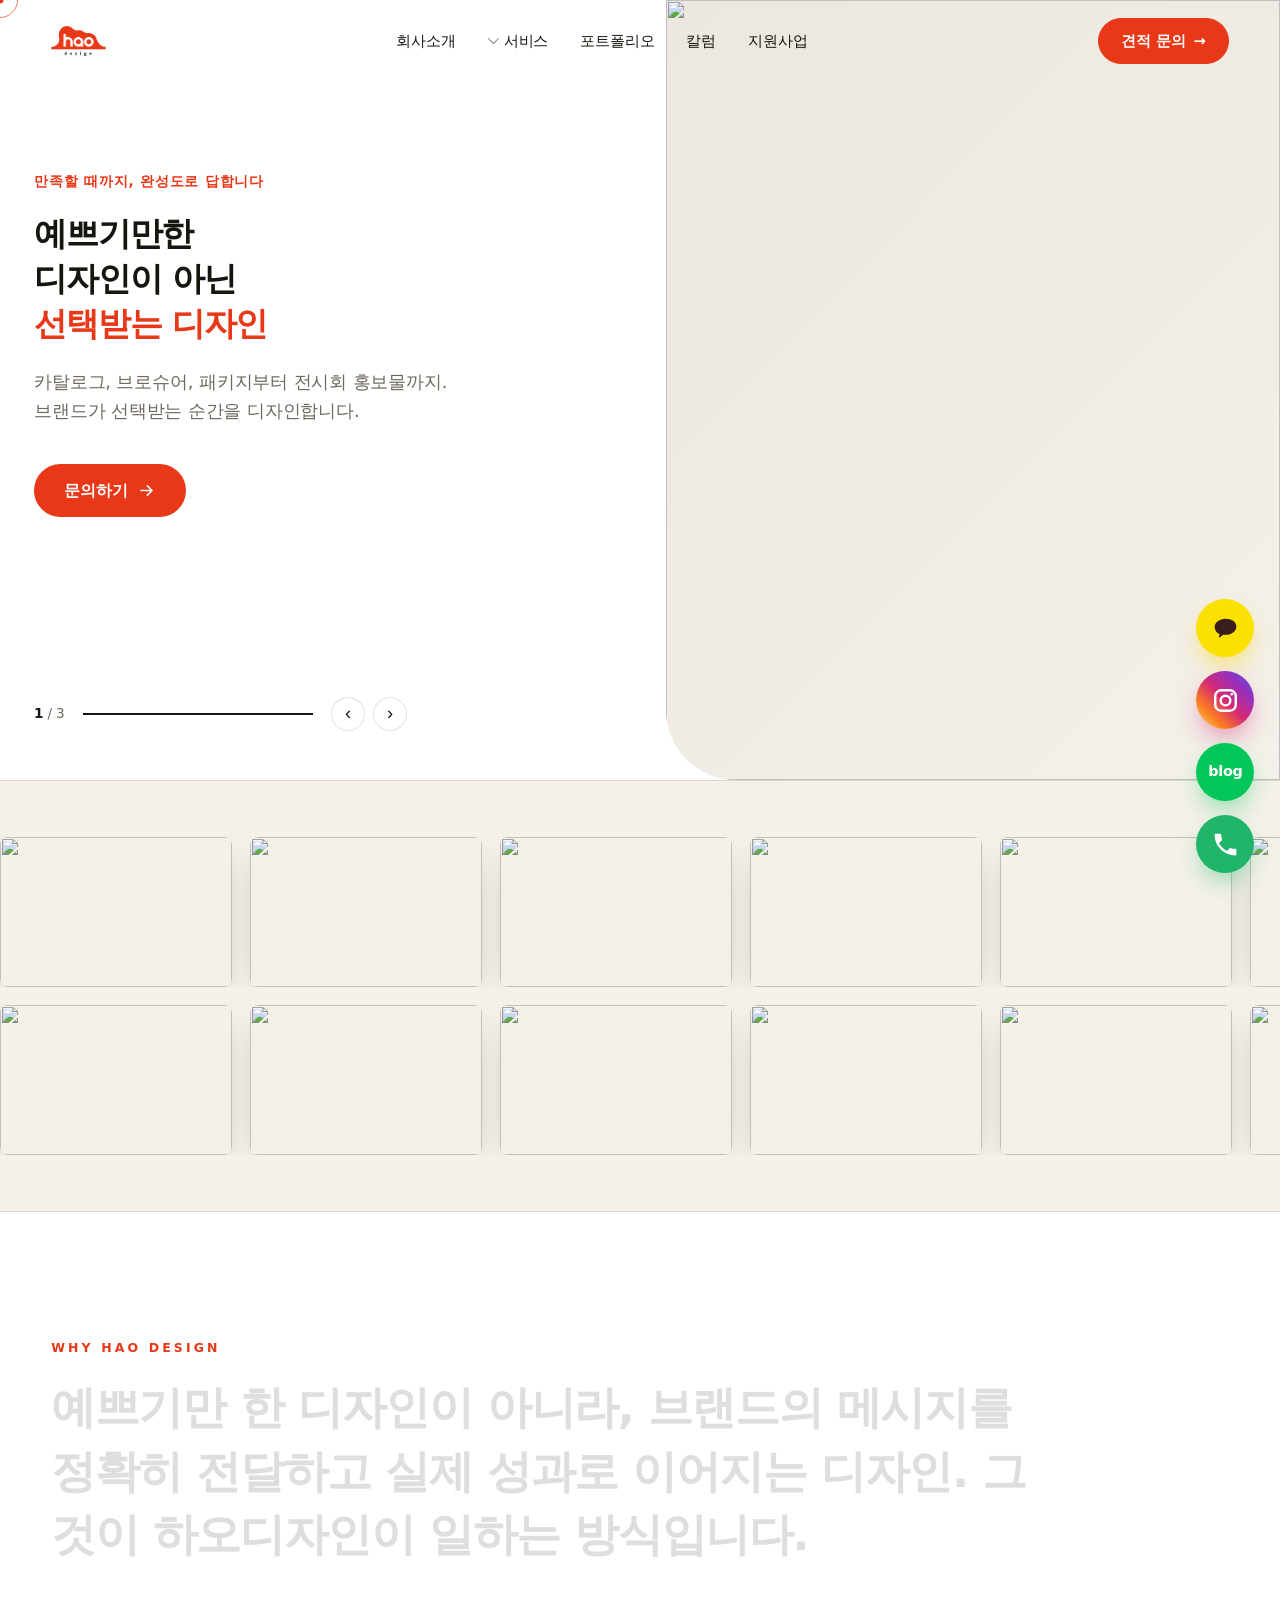
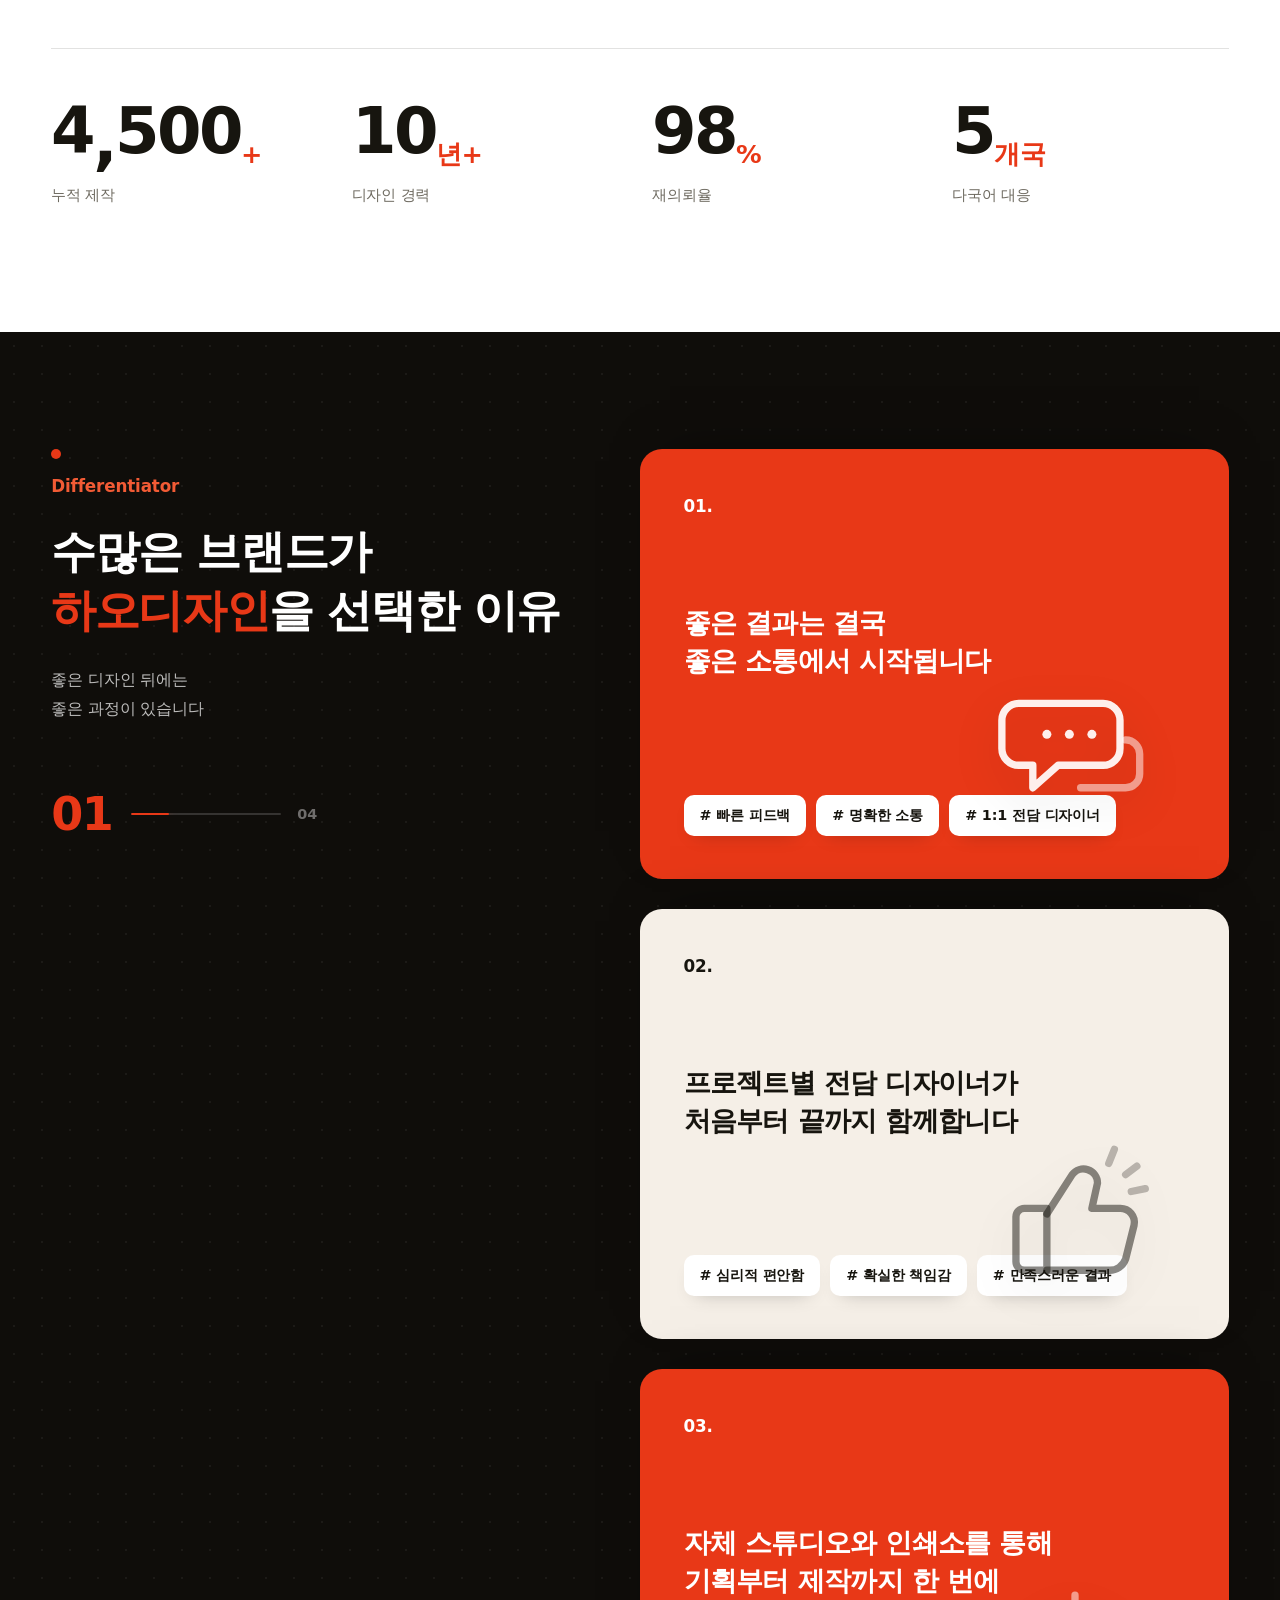
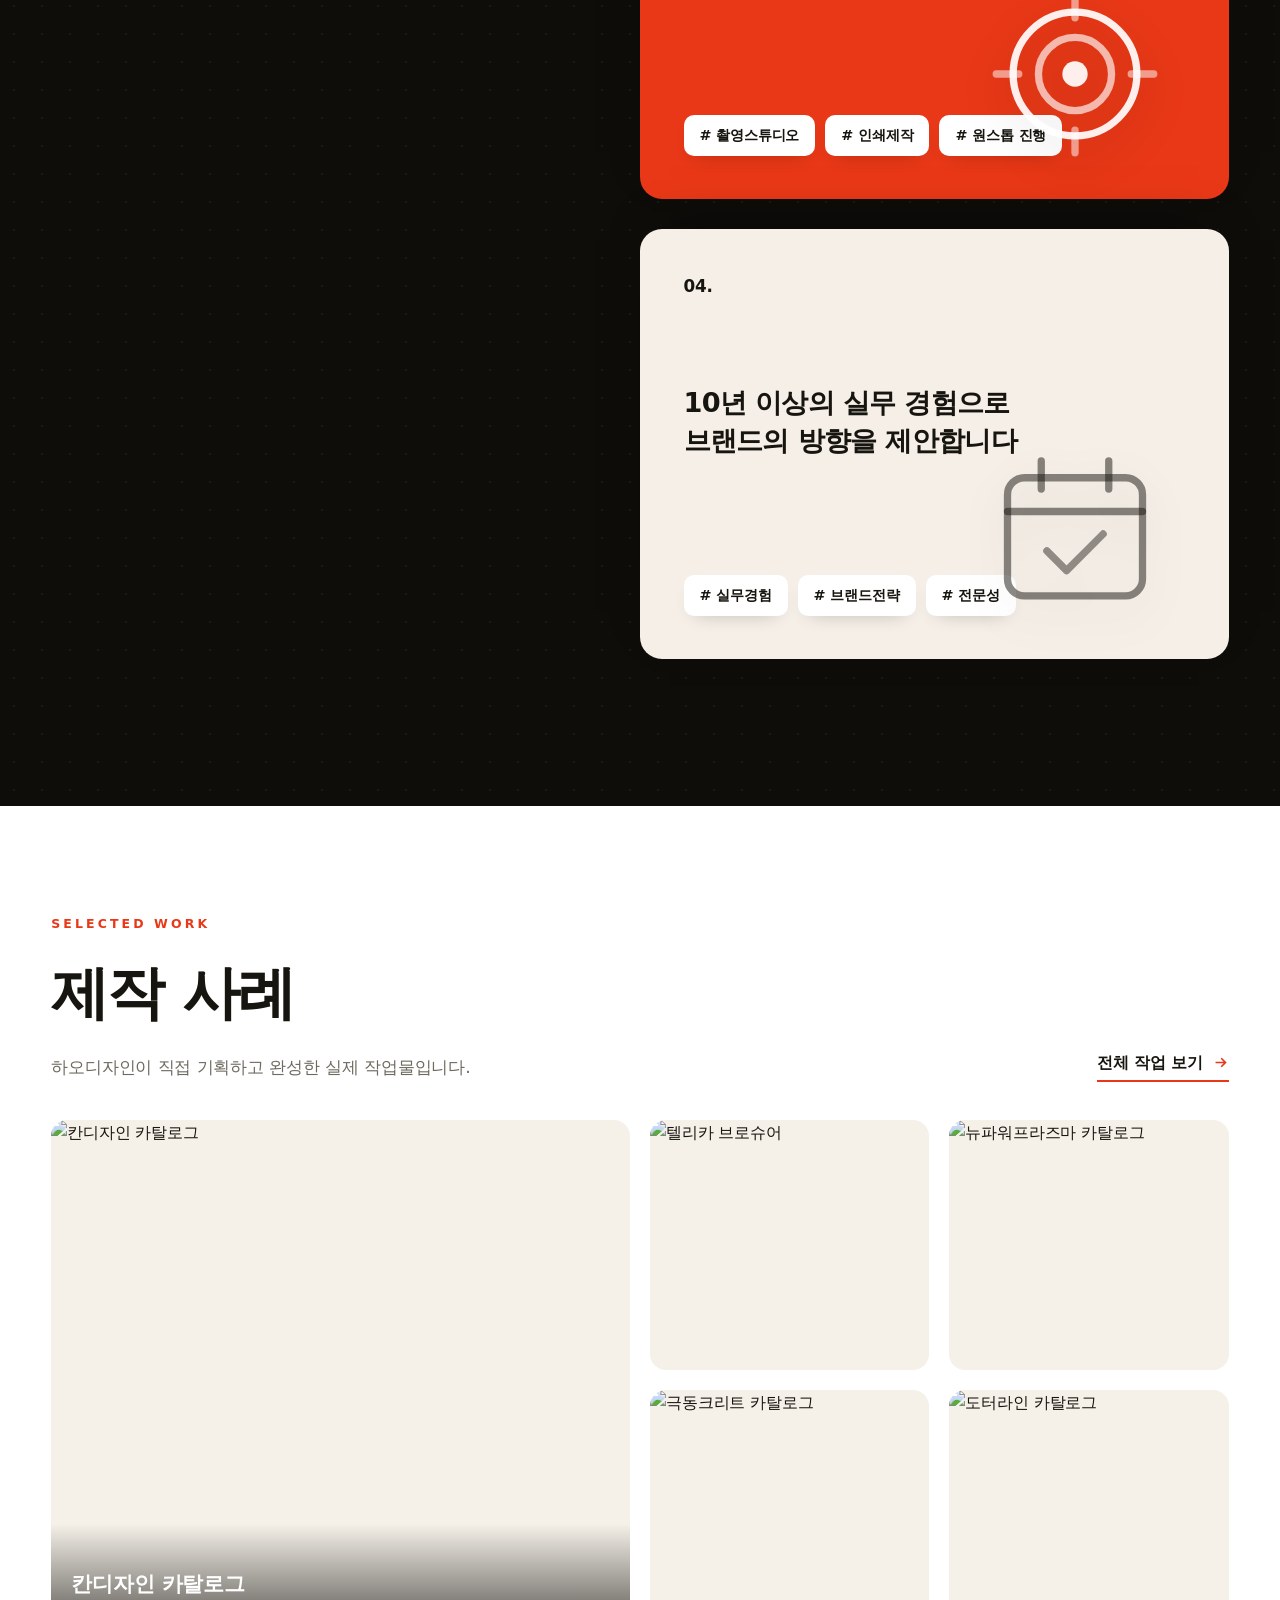
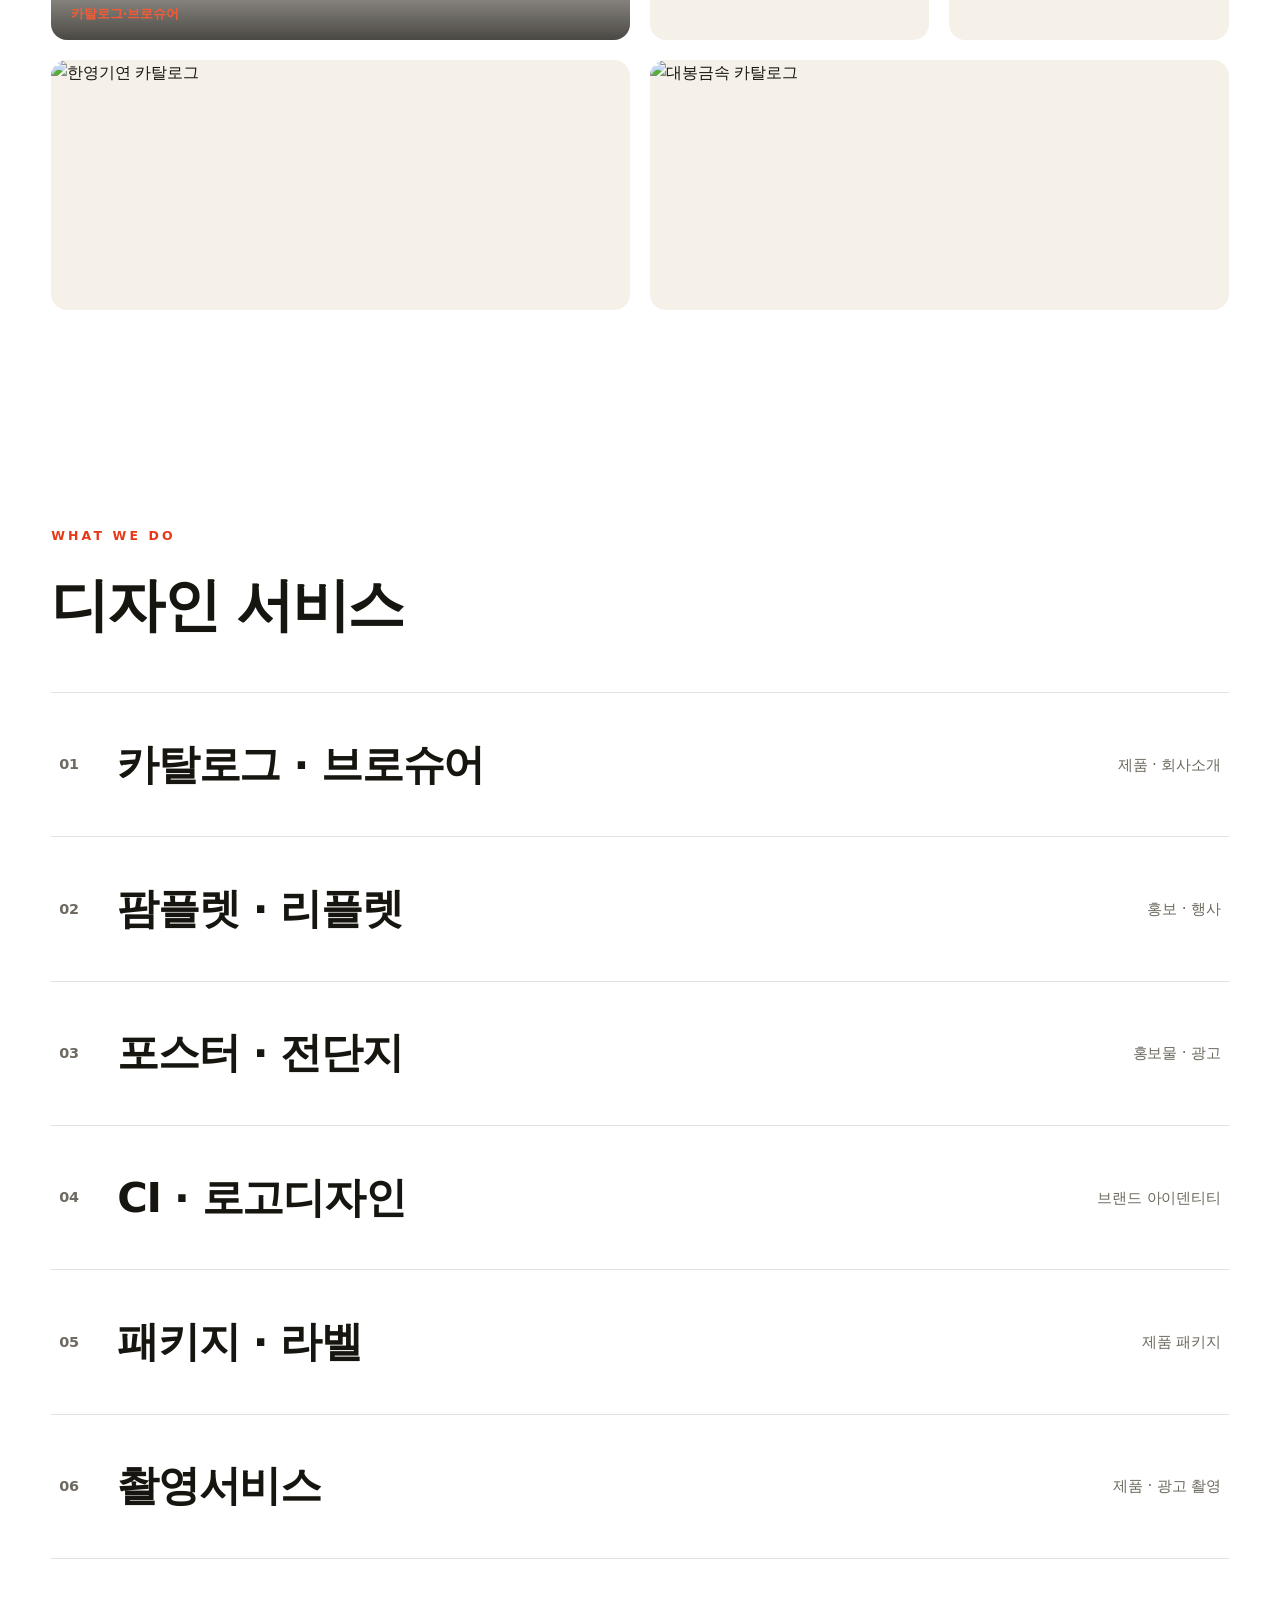
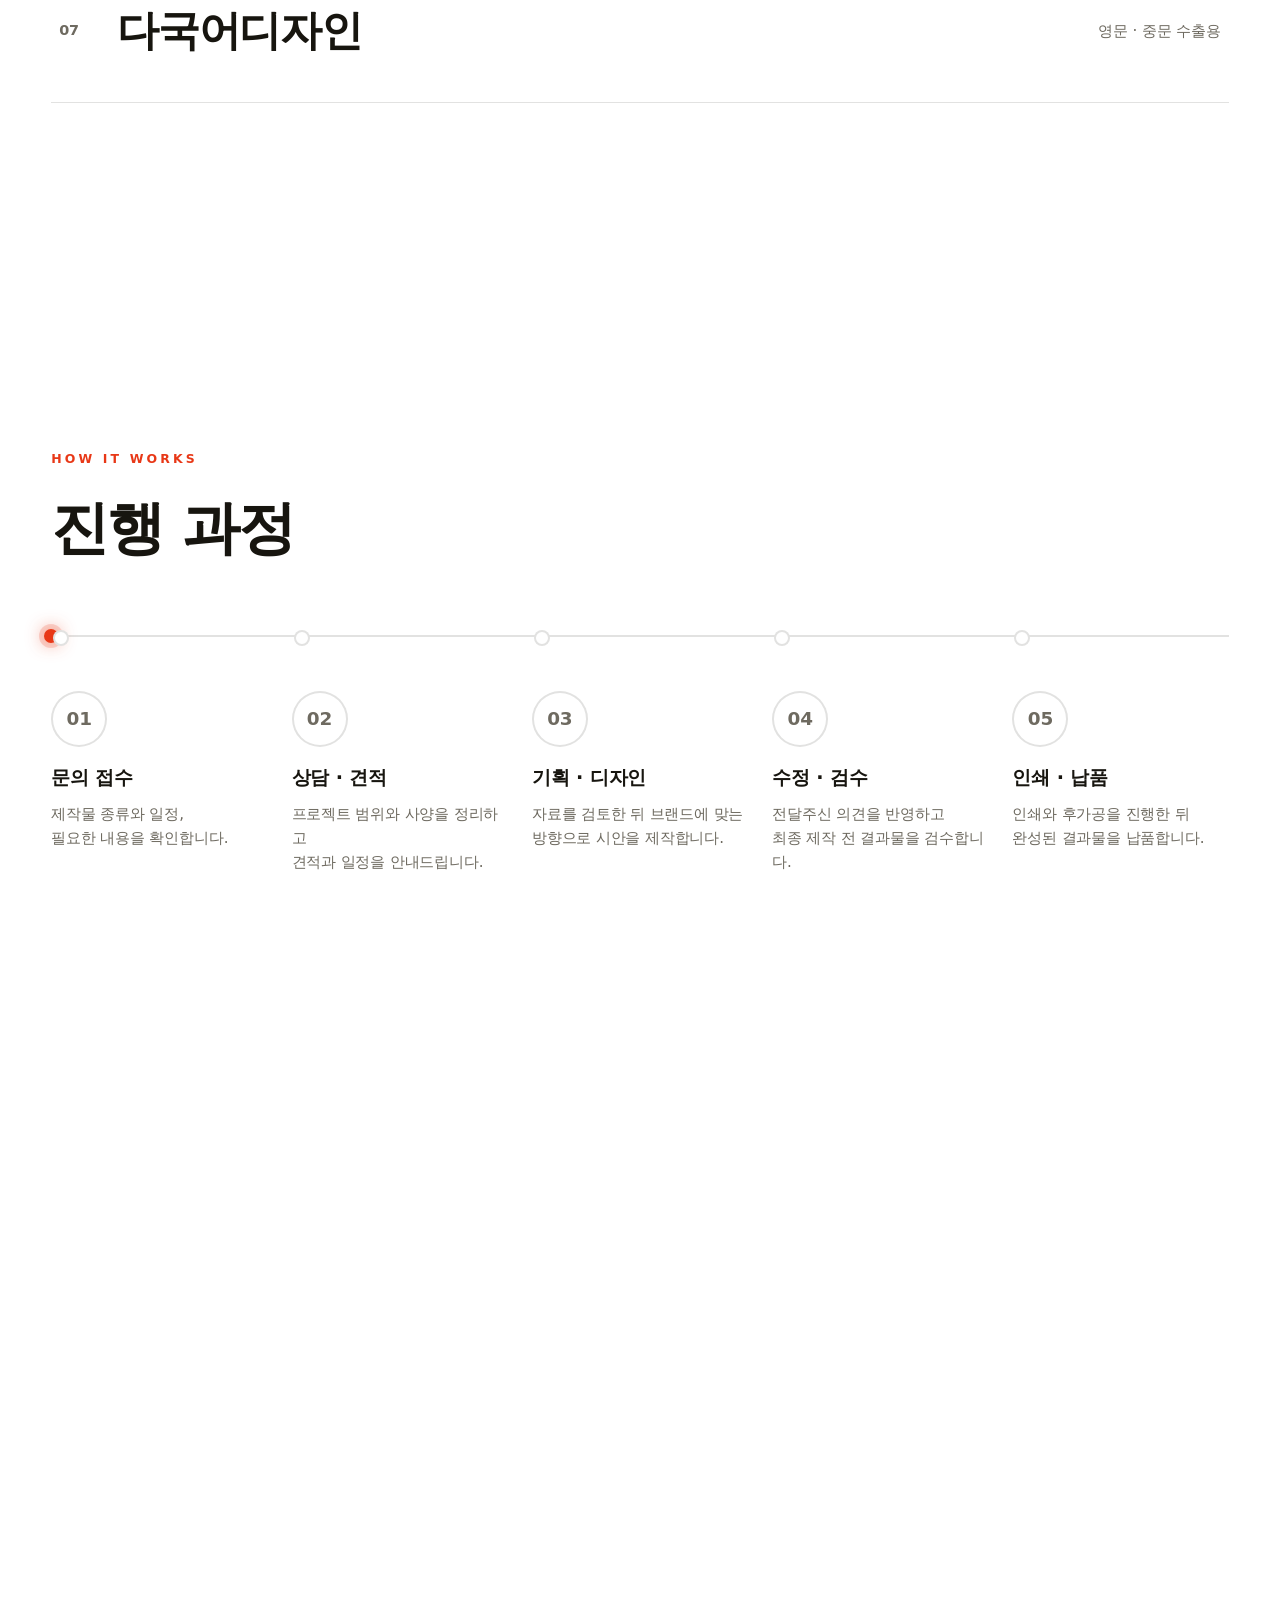
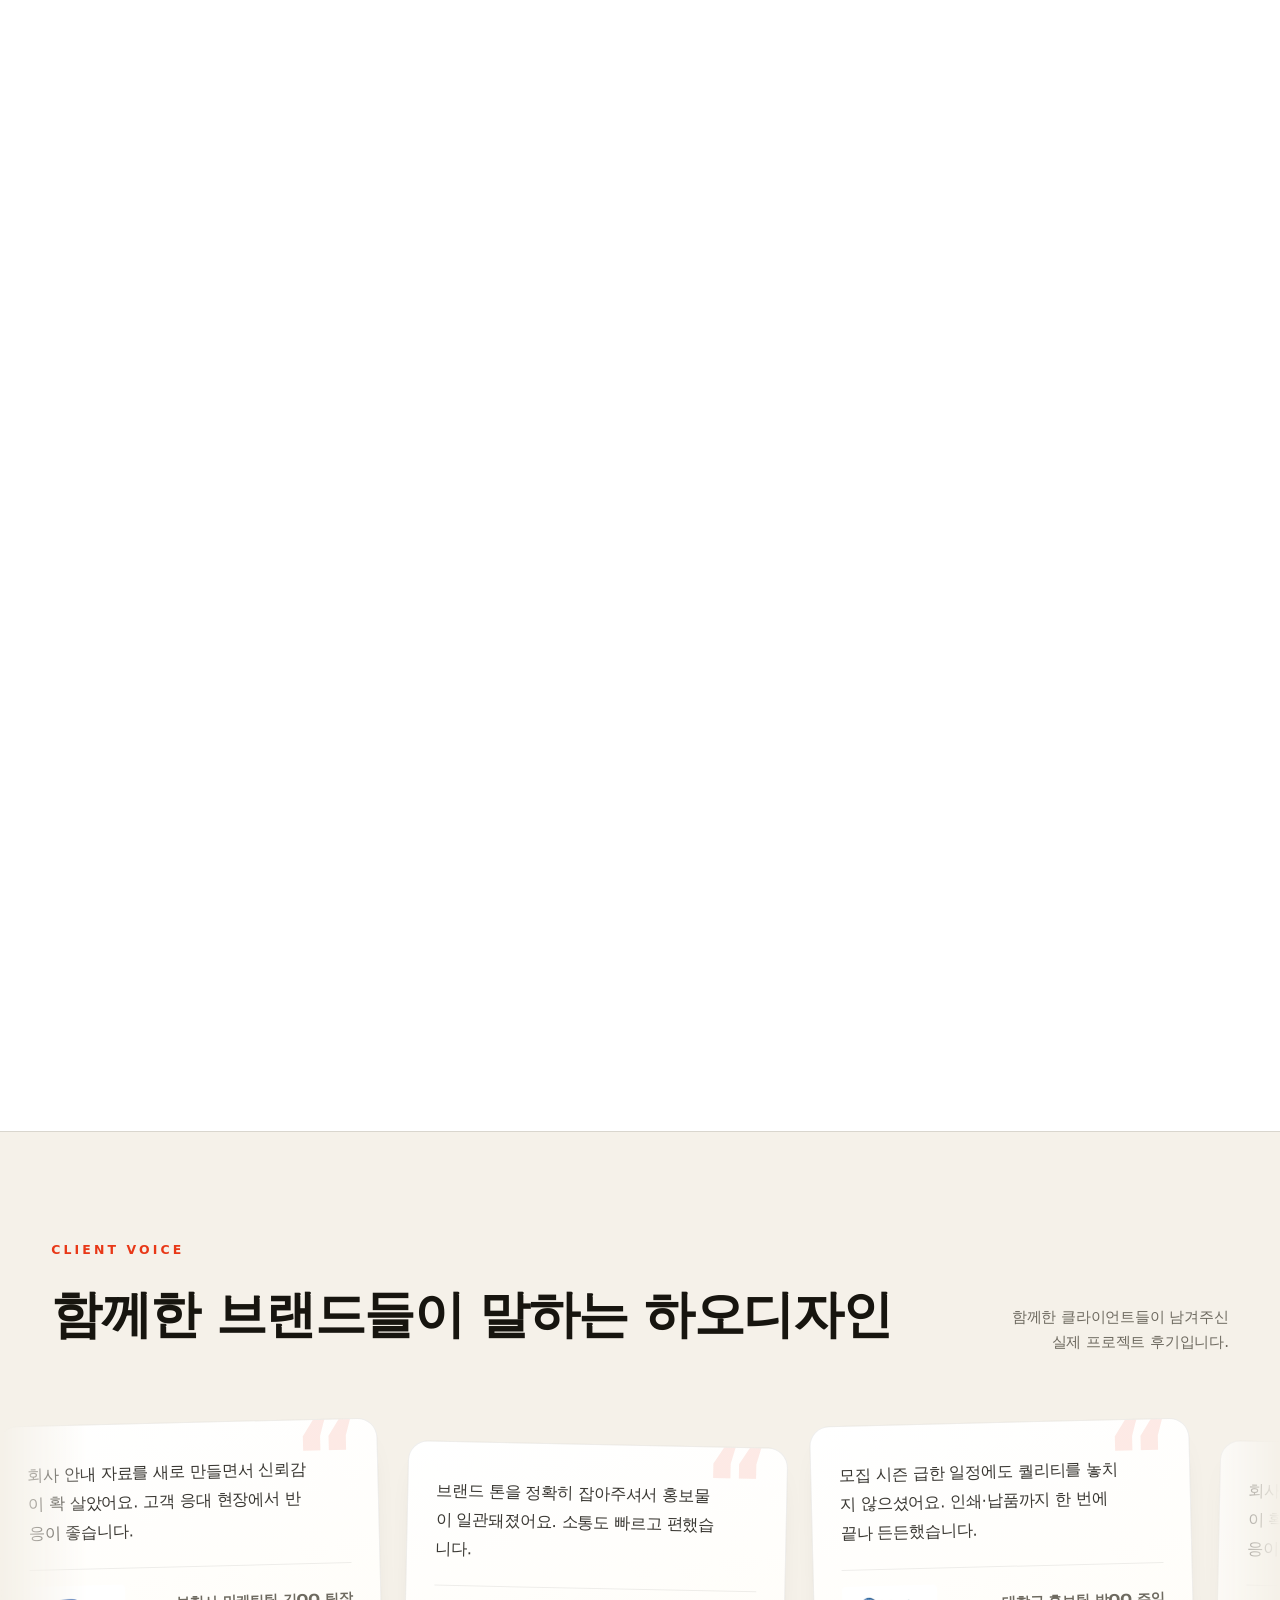
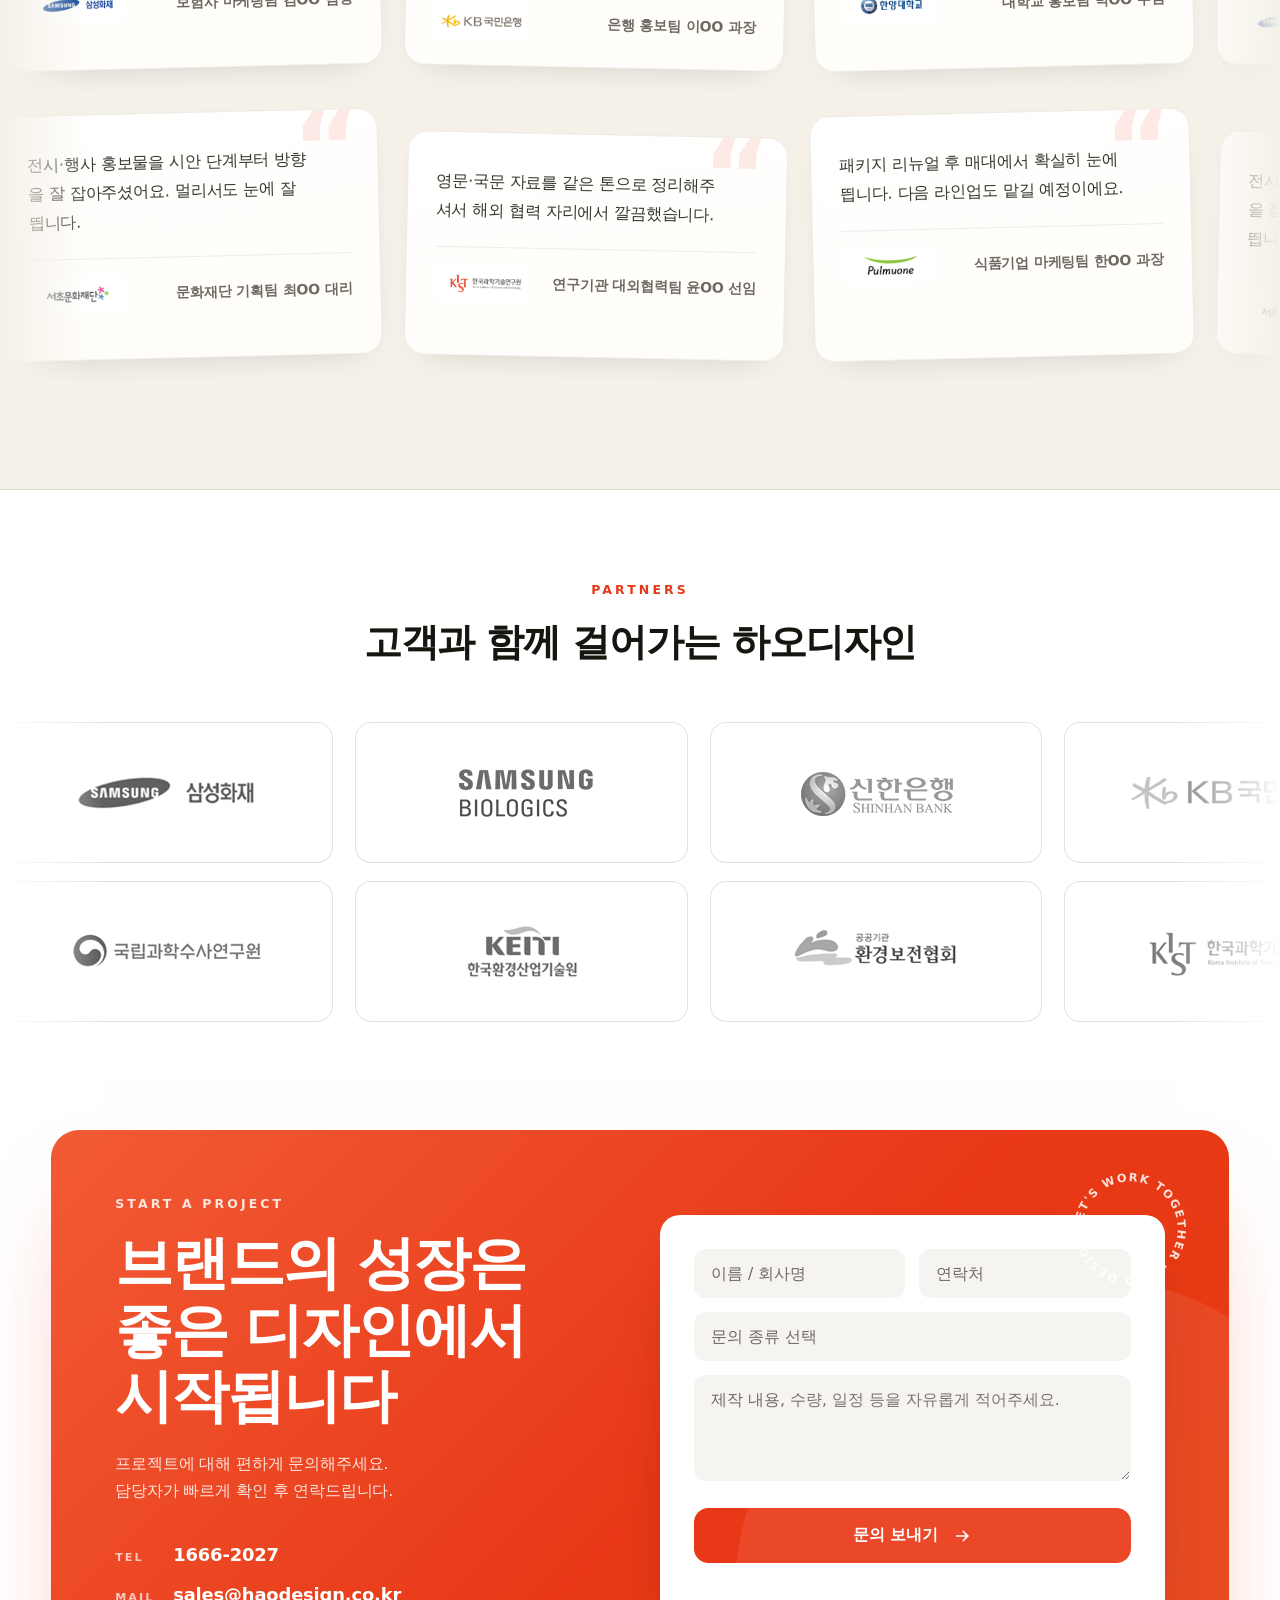
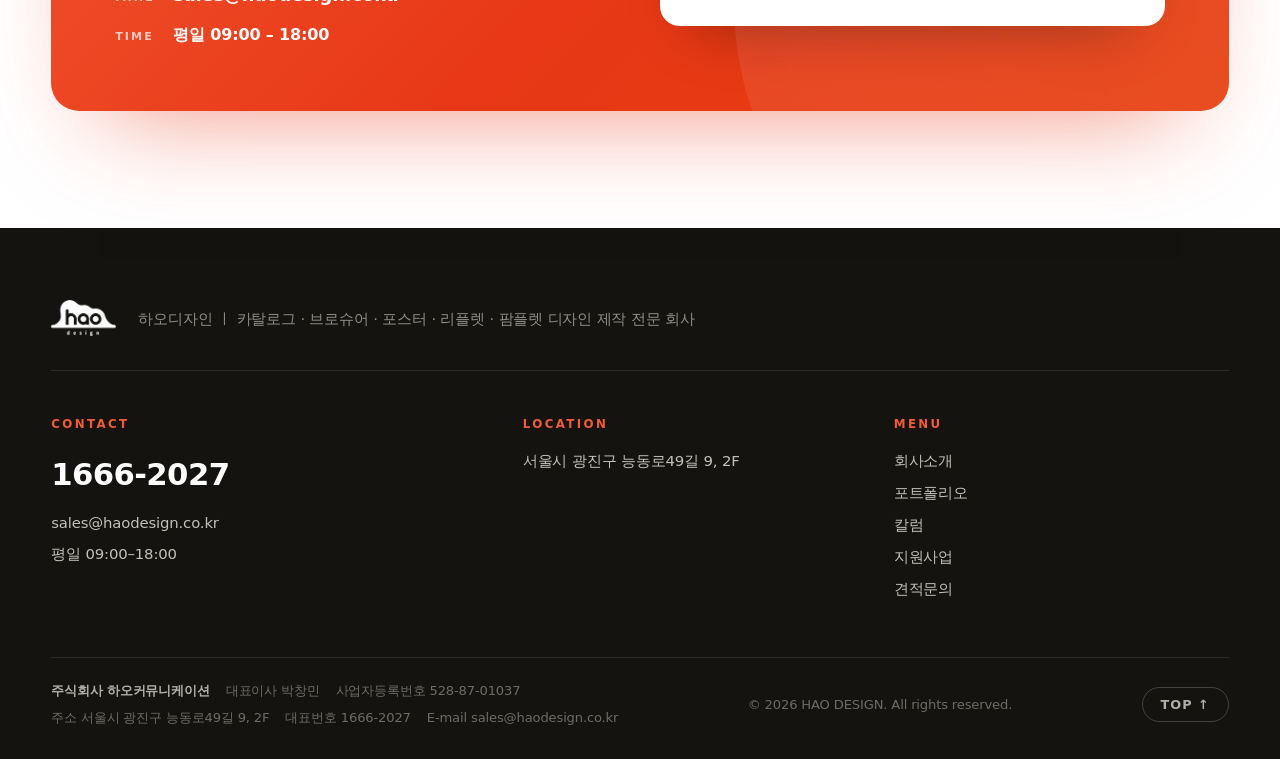
==== commit 1125d150: "Use correct HAO DESIGN logo (was generic hao mark) Replace with the official 하오디자인 logo from haodesi" ====
--- a/index.html
+++ b/index.html
@@ -13,7 +13,7 @@
   <meta name="twitter:title" content="하오디자인 | 카탈로그·브로슈어·포스터·리플렛 제작 디자인" />
   <meta name="twitter:description" content="카탈로그·브로슈어·포스터·리플렛 디자인부터 인쇄·사진촬영까지 원스톱 디자인 스튜디오." />
   <meta name="twitter:image" content="https://haodesign.co.kr/assets/work-hd/large/w402.jpg" />
-  <link rel="preconnect" href="https://cdn.jsdelivr.net" />
+  <link rel="preconnect" href="https://cdn.jsdelivr.net" /><link rel="preconnect" href="https://oaqrjrrgntlqmyxxovfn.supabase.co" crossorigin />
   <link rel="stylesheet" href="https://cdn.jsdelivr.net/gh/orioncactus/pretendard@v1.3.9/dist/web/static/pretendard-dynamic-subset.css" />
   <link rel="canonical" href="https://haodesign.co.kr/" />
   <meta property="og:image" content="https://haodesign.co.kr/assets/work-hd/large/w402.jpg" />
@@ -32,10 +32,14 @@
     "address": { "@type": "PostalAddress", "addressLocality": "광진구", "addressRegion": "서울특별시", "addressCountry": "KR" },
     "areaServed": "KR",
     "knowsAbout": ["카탈로그 제작", "브로슈어 디자인", "회사소개서", "리플렛", "포스터", "CI 로고", "패키지 디자인", "제품 촬영", "다국어 카탈로그"],
-    "openingHours": "Mo-Fr 09:00-18:00"
+    "openingHours": "Mo-Fr 09:00-18:00",
+    "logo": "https://haodesign.co.kr/assets/img/logo.png",
+    "priceRange": "₩₩",
+    "legalName": "주식회사 하오커뮤니케이션",
+    "sameAs": ["https://www.instagram.com/haodesign_official/", "https://blog.naver.com/xmfostlsh2", "https://pf.kakao.com/_exlVrxd"]
   }
   </script>
-  <link rel="stylesheet" href="css/style.css?v=100" />
+  <link rel="stylesheet" href="css/style.css?v=101" />
 </head>
 <body>
   <!-- scroll progress -->
@@ -358,13 +362,13 @@
   <!-- ===== Footer ===== -->
   <footer class="footer">
     <div class="footer__top">
-      <img src="assets/img/logo.png" alt="HAO DESIGN" class="footer__logo" />
+      <img src="assets/img/logo-white.png" alt="HAO DESIGN" class="footer__logo" />
       <p>카탈로그 · 브로슈어 · 포스터 · 리플렛<br />디자인 인쇄 원스톱 스튜디오</p>
     </div>
     <div class="footer__grid">
-      <div><h4>Contact</h4><a href="tel:16662027">1666-2027</a><a href="mailto:sales@haodesign.co.kr">sales@haodesign.co.kr</a><span>평일 09:00–18:00</span></div>
-      <div><h4>Location</h4><span>서울시 광진구 능동로49길 9, 2F</span></div>
-      <div><h4>Menu</h4><a href="about.html">회사소개</a><a href="work.html">포트폴리오</a><a href="board.html">칼럼</a><a href="support.html">지원사업</a><a href="contact.html">견적문의</a></div>
+      <div><h3>Contact</h3><a href="tel:16662027">1666-2027</a><a href="mailto:sales@haodesign.co.kr">sales@haodesign.co.kr</a><span>평일 09:00–18:00</span></div>
+      <div><h3>Location</h3><span>서울시 광진구 능동로49길 9, 2F</span></div>
+      <div><h3>Menu</h3><a href="about.html">회사소개</a><a href="work.html">포트폴리오</a><a href="board.html">칼럼</a><a href="support.html">지원사업</a><a href="contact.html">견적문의</a></div>
     </div>
     <div class="footer__bottom">
       <div class="footer__biz">
@@ -377,6 +381,6 @@
 
   <script src="js/data.js?v=29"></script>
 
-  <script src="js/main.js?v=59"></script>
+  <script src="js/main.js?v=61"></script>
 </body>
 </html>
--- a/css/style.css
+++ b/css/style.css
@@ -1,4 +1,4 @@
-/* ===================================================
+﻿/* ===================================================
    HAO DESIGN — Kinetic / Editorial Renewal (Light)
 =================================================== */
 .sr-only { position: absolute; width: 1px; height: 1px; padding: 0; margin: -1px; overflow: hidden; clip: rect(0,0,0,0); white-space: nowrap; border: 0; }
@@ -547,7 +547,7 @@
 .footer__logo { height: 36px; }
 .footer__top p { color: rgba(244,241,234,.55); font-size: .92rem; line-height: 1.6; }
 .footer__grid { max-width: var(--maxw); margin: 0 auto 48px; display: grid; grid-template-columns: 1.3fr 1fr 1fr; gap: 36px; }
-.footer__grid h4 { font-size: .74rem; letter-spacing: .2em; text-transform: uppercase; color: var(--accent-2); margin-bottom: 16px; }
+.footer__grid h3 { font-size: .74rem; letter-spacing: .2em; text-transform: uppercase; color: var(--accent-2); margin-bottom: 16px; }
 .footer__grid a, .footer__grid span { display: block; color: rgba(244,241,234,.78); margin-bottom: 8px; font-size: .93rem; width: fit-content; transition: color .25s, transform .25s var(--ease); }
 .footer__grid a:hover { color: var(--accent-2); transform: translateX(4px); }
 .footer__grid a[href^="tel"] { font-size: clamp(1.5rem,2.4vw,2rem); font-weight: 800; letter-spacing: -.02em; color: #fff; margin-bottom: 12px; }
